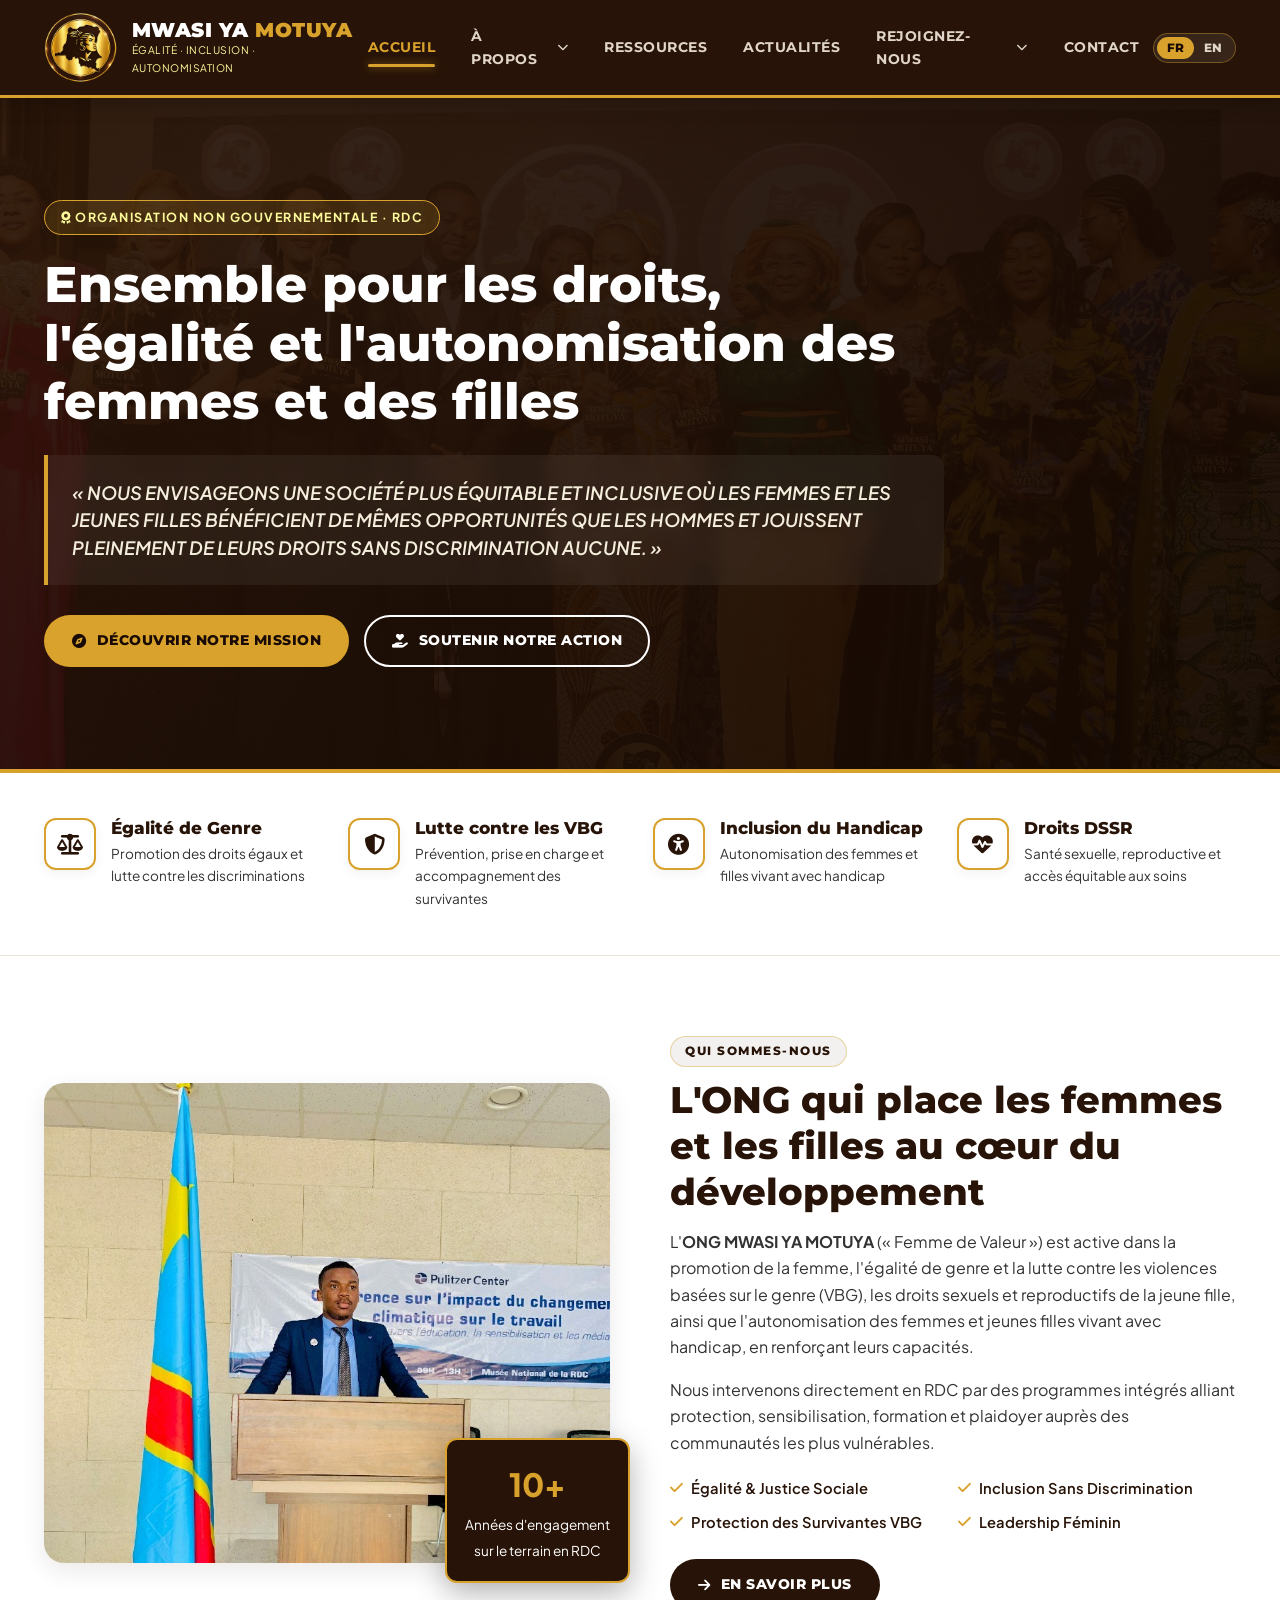
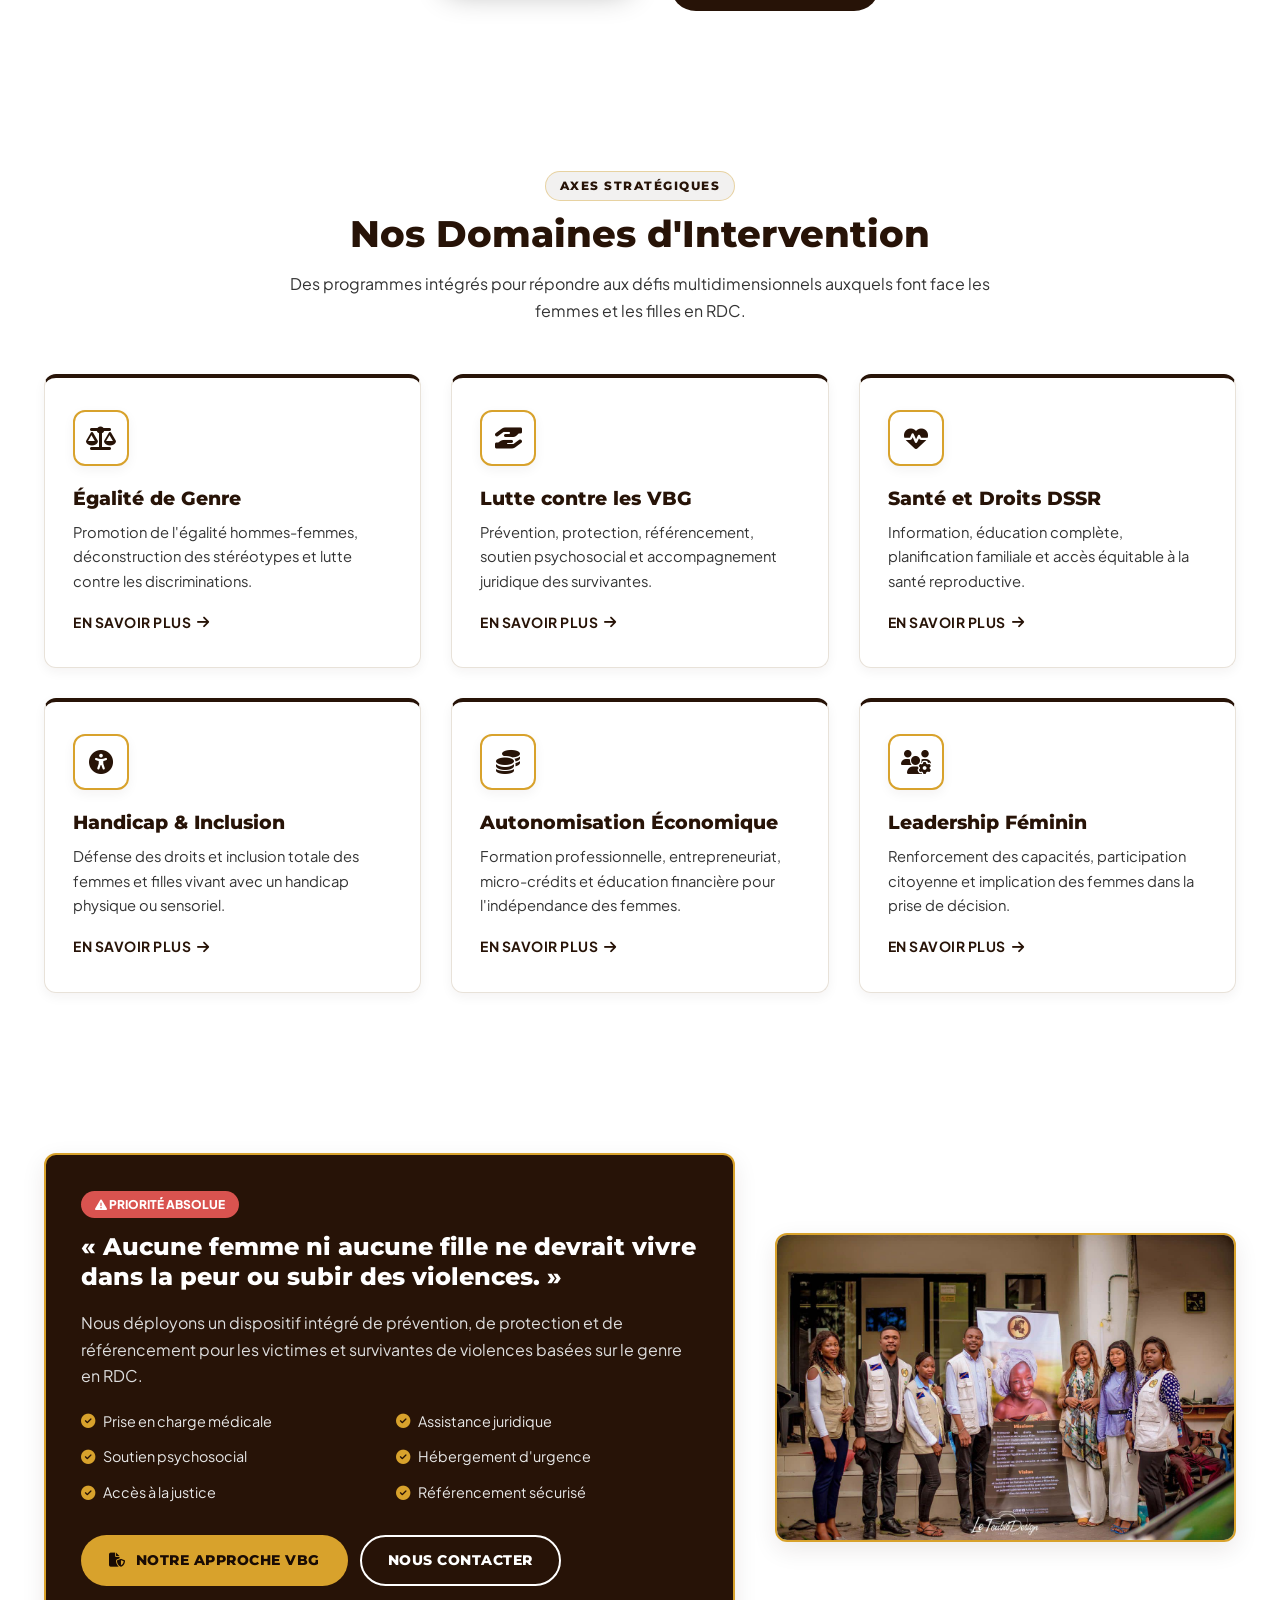
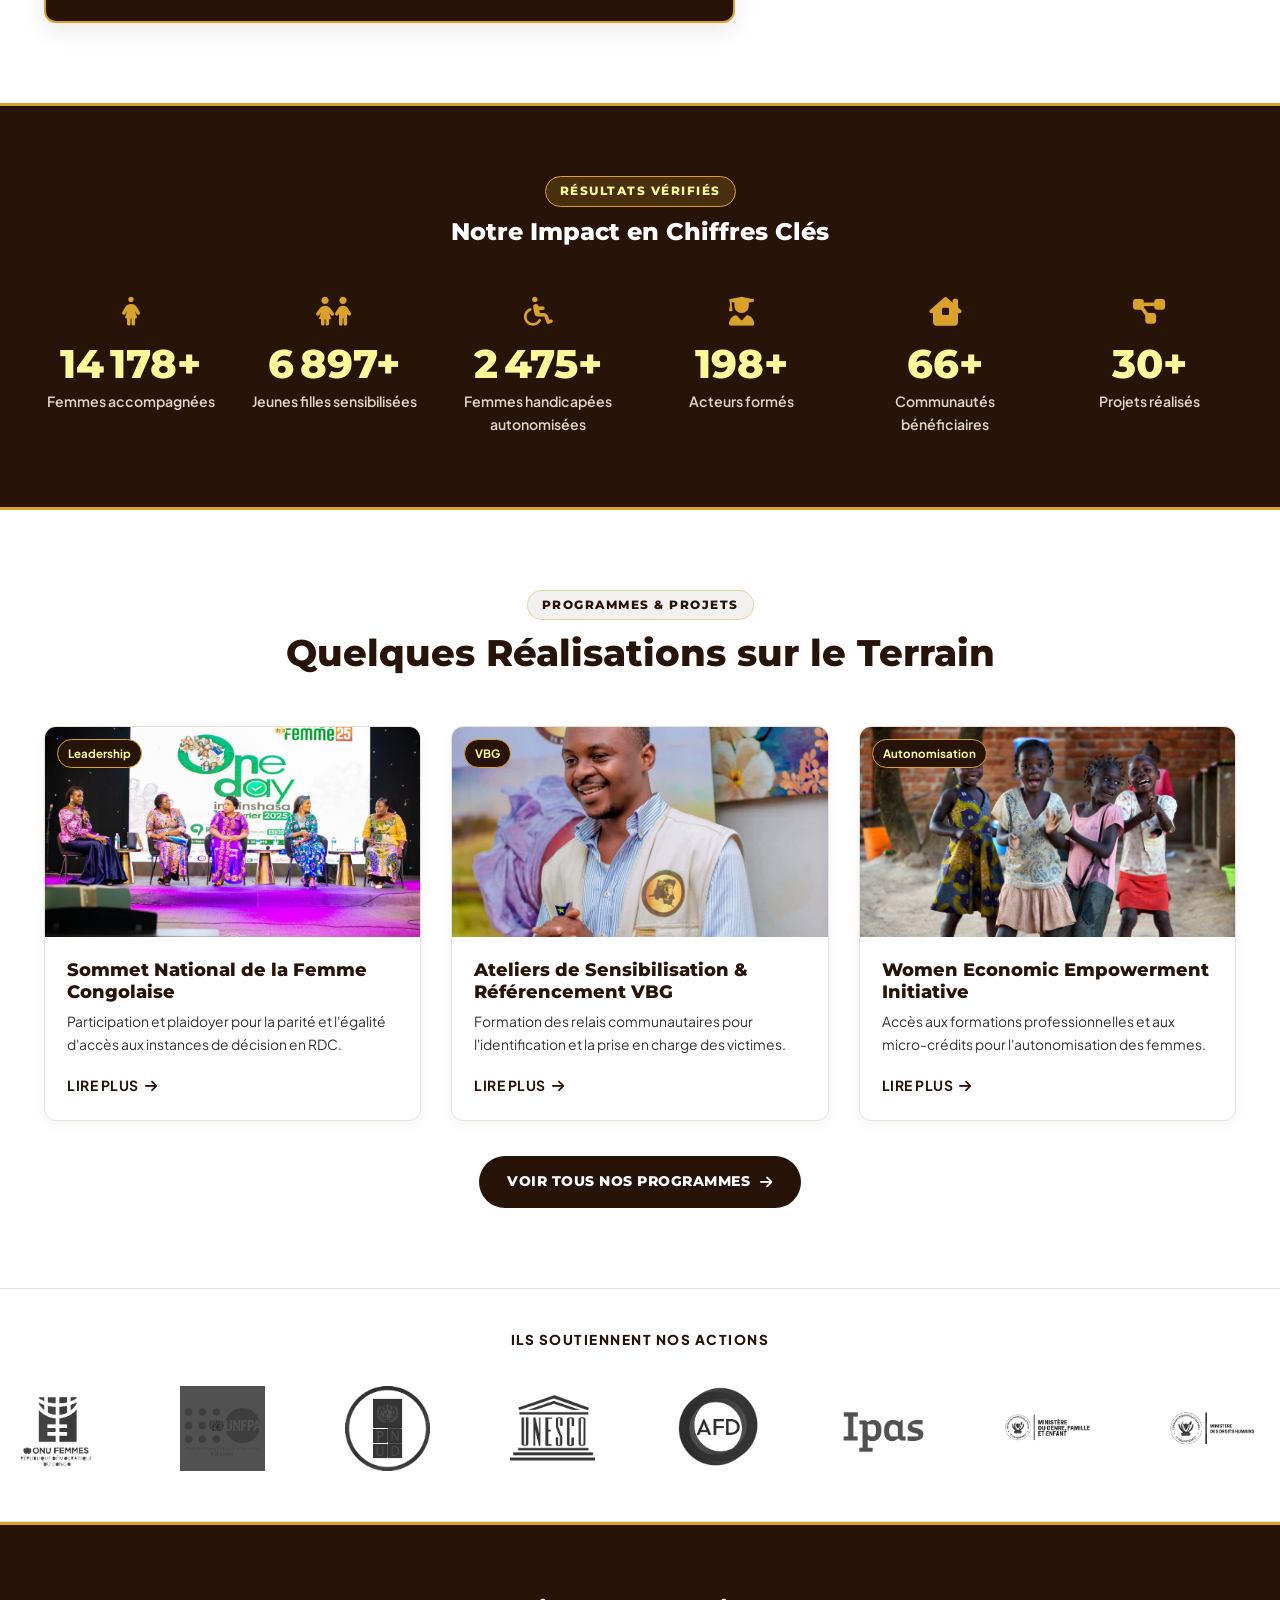
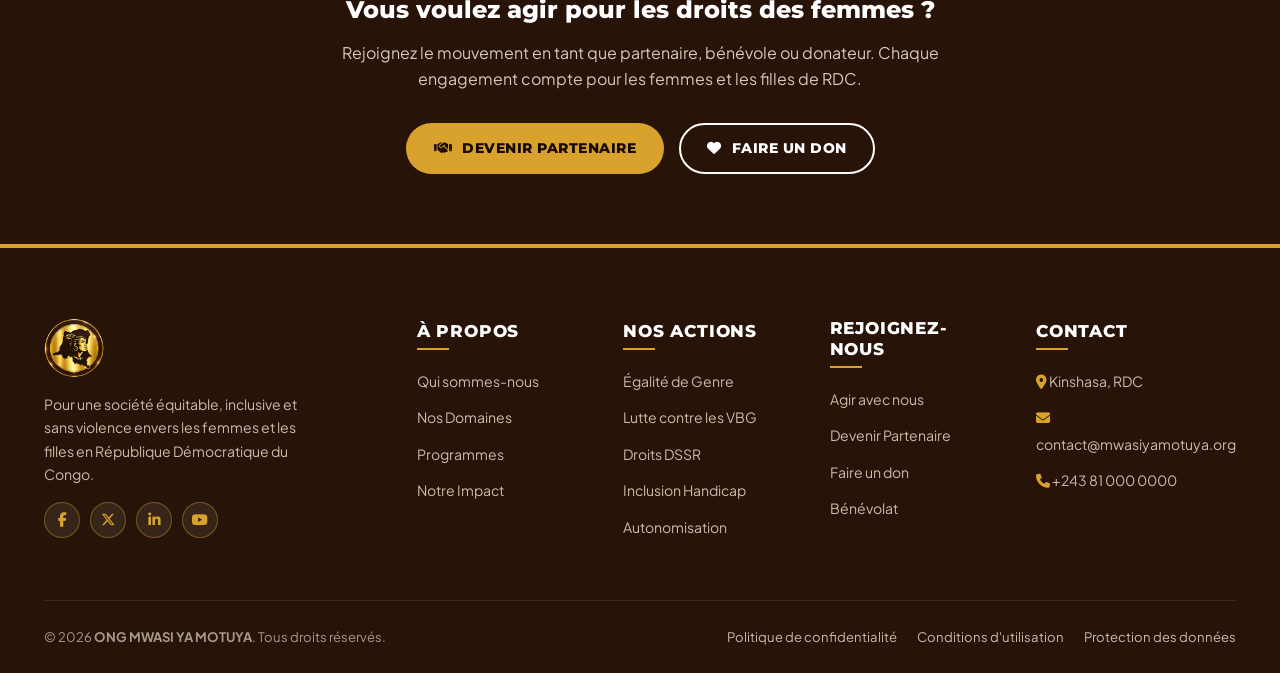
==== index.html @ 6115a267 "Premier commit" ====
<!DOCTYPE html>
<html lang="fr">
<head>
  <meta charset="UTF-8">
  <meta name="viewport" content="width=device-width, initial-scale=1.0">
  <title>ONG MWASI YA MOTUYA — Droits, Égalité & Autonomisation des Femmes en RDC</title>
  <meta name="description" content="ONG MWASI YA MOTUYA — Promotion de la femme, égalité de genre, lutte contre les VBG, droits sexuels et reproductifs et autonomisation des femmes et filles vivant avec handicap en RDC.">
  <link rel="icon" type="image/x-icon" href="ico/logo.ico">
  <link rel="preconnect" href="https://fonts.googleapis.com">
  <link rel="preconnect" href="https://fonts.gstatic.com" crossorigin>
  <link href="https://fonts.googleapis.com/css2?family=Montserrat:wght@400;500;600;700;800;900&family=Plus+Jakarta+Sans:wght@300;400;500;600;700&display=swap" rel="stylesheet">
  <link rel="stylesheet" href="https://cdnjs.cloudflare.com/ajax/libs/font-awesome/6.5.1/css/all.min.css">
  <link rel="stylesheet" href="css/styles.css">
  <link rel="stylesheet" href="css/components.css">
</head>
<body>

<!-- STICKY NAVBAR -->
<header class="site-header">
  <div class="container">
    <nav class="navbar">
      <a href="index.html" class="brand-logo">
        <img src="logo/logo.png" alt="ONG MWASI YA MOTUYA">
        <div>
          <div class="brand-title">MWASI YA <span>MOTUYA</span></div>
          <div style="font-size:0.65rem;color:var(--color-accent);text-transform:uppercase;letter-spacing:0.5px;">Égalité · Inclusion · Autonomisation</div>
        </div>
      </a>

      <ul class="nav-menu" id="navMenu">
        <li class="nav-item"><a href="index.html" class="nav-link active">Accueil</a></li>
        
        <!-- MENU DROPDOWN À PROPOS -->
        <li class="nav-item has-dropdown">
          <a href="a-propos.html" class="nav-link">
            À Propos <i class="fa-solid fa-chevron-down" style="font-size:0.7rem;margin-left:4px;"></i>
          </a>
          <ul class="dropdown-menu">
            <li><a href="a-propos.html" class="dropdown-link">Qui sommes-nous</a></li>
            <li><a href="nos-domaines.html" class="dropdown-link">Nos Domaines</a></li>
            <li><a href="programmes.html" class="dropdown-link">Programmes</a></li>
            <li><a href="notre-impact.html" class="dropdown-link">Notre Impact</a></li>
          </ul>
        </li>

        <li class="nav-item"><a href="ressources.html" class="nav-link">Ressources</a></li>
        <li class="nav-item"><a href="actualites.html" class="nav-link">Actualités</a></li>
        
        <!-- MENU DROPDOWN REJOIGNEZ-NOUS -->
        <li class="nav-item has-dropdown">
          <a href="agir.html" class="nav-link">
            Rejoignez-nous <i class="fa-solid fa-chevron-down" style="font-size:0.7rem;margin-left:4px;"></i>
          </a>
          <ul class="dropdown-menu">
            <li><a href="agir.html" class="dropdown-link">Agir avec nous</a></li>
            <li><a href="partenaire.html" class="dropdown-link">Devenir Partenaire</a></li>
          </ul>
        </li>

        <li class="nav-item"><a href="contact.html" class="nav-link">Contact</a></li>
      </ul>

      <div style="display:flex;gap:12px;align-items:center;">
        <div class="lang-switcher">
          <button class="lang-btn active" data-lang="fr">FR</button>
          <button class="lang-btn" data-lang="en">EN</button>
        </div>
        <button class="mobile-toggle" id="mobileToggle" aria-label="Menu">
          <i class="fa-solid fa-bars"></i>
        </button>
      </div>
    </nav>
  </div>
</header>

<!-- HERO SECTION -->
<section class="hero-banner">
  <div class="container">
    <div class="hero-content">
      <span class="hero-tag"><i class="fa-solid fa-award"></i> Organisation Non Gouvernementale · RDC</span>
      <h1 class="hero-title" id="heroTitle">Ensemble pour les droits, l'égalité et l'autonomisation des femmes et des filles</h1>

      <div class="hero-quote-card">
        <p id="heroQuote">« NOUS ENVISAGEONS UNE SOCIÉTÉ PLUS ÉQUITABLE ET INCLUSIVE OÙ LES FEMMES ET LES JEUNES FILLES BÉNÉFICIENT DE MÊMES OPPORTUNITÉS QUE LES HOMMES ET JOUISSENT PLEINEMENT DE LEURS DROITS SANS DISCRIMINATION AUCUNE. »</p>
      </div>

      <div class="hero-buttons">
        <a href="a-propos.html" class="btn btn-gold" id="btnMission"><i class="fa-solid fa-compass"></i> Découvrir notre mission</a>
        <a href="agir.html" class="btn btn-outline-light" id="btnDon"><i class="fa-solid fa-hand-holding-heart"></i> Soutenir notre action</a>
      </div>
    </div>
  </div>
</section>

<!-- FEATURE STRIP -->
<section class="feature-strip">
  <div class="container">
    <div class="feature-strip-grid">
      <div class="feature-item">
        <div class="icon-wrap"><i class="fa-solid fa-scale-balanced"></i></div>
        <div>
          <h4>Égalité de Genre</h4>
          <p>Promotion des droits égaux et lutte contre les discriminations</p>
        </div>
      </div>
      <div class="feature-item">
        <div class="icon-wrap"><i class="fa-solid fa-shield-halved"></i></div>
        <div>
          <h4>Lutte contre les VBG</h4>
          <p>Prévention, prise en charge et accompagnement des survivantes</p>
        </div>
      </div>
      <div class="feature-item">
        <div class="icon-wrap"><i class="fa-solid fa-universal-access"></i></div>
        <div>
          <h4>Inclusion du Handicap</h4>
          <p>Autonomisation des femmes et filles vivant avec handicap</p>
        </div>
      </div>
      <div class="feature-item">
        <div class="icon-wrap"><i class="fa-solid fa-heart-pulse"></i></div>
        <div>
          <h4>Droits DSSR</h4>
          <p>Santé sexuelle, reproductive et accès équitable aux soins</p>
        </div>
      </div>
    </div>
  </div>
</section>

<!-- À PROPOS — RÉSUMÉ MISSION -->
<section class="section-padding">
  <div class="container">
    <div class="about-grid">
      <div class="about-img-wrap">
        <img src="img/Fondateur et Coordinateur exécutif.jpg" alt="Fondateur et Coordinateur Exécutif ONG MWASI YA MOTUYA" style="height:480px;">
        <div class="about-badge">
          <span class="num">10+</span>
          <span style="font-size:0.85rem;">Années d'engagement<br>sur le terrain en RDC</span>
        </div>
      </div>
      <div>
        <span class="section-subtitle">Qui sommes-nous</span>
        <h2 class="section-title" style="text-align:left;">L'ONG qui place les femmes et les filles au cœur du développement</h2>
        <p>L'<strong>ONG MWASI YA MOTUYA</strong> («&nbsp;Femme de Valeur&nbsp;») est active dans la promotion de la femme, l'égalité de genre et la lutte contre les violences basées sur le genre (VBG), les droits sexuels et reproductifs de la jeune fille, ainsi que l'autonomisation des femmes et jeunes filles vivant avec handicap, en renforçant leurs capacités.</p>
        <p>Nous intervenons directement en RDC par des programmes intégrés alliant protection, sensibilisation, formation et plaidoyer auprès des communautés les plus vulnérables.</p>
        <ul class="about-check-list">
          <li><i class="fa-solid fa-check"></i> Égalité & Justice Sociale</li>
          <li><i class="fa-solid fa-check"></i> Inclusion Sans Discrimination</li>
          <li><i class="fa-solid fa-check"></i> Protection des Survivantes VBG</li>
          <li><i class="fa-solid fa-check"></i> Leadership Féminin</li>
        </ul>
        <a href="a-propos.html" class="btn btn-primary"><i class="fa-solid fa-arrow-right"></i> En savoir plus</a>
      </div>
    </div>
  </div>
</section>

<!-- DOMAINES D'INTERVENTION -->
<section class="section-padding">
  <div class="container">
    <div class="section-header">
      <span class="section-subtitle">Axes stratégiques</span>
      <h2 class="section-title">Nos Domaines d'Intervention</h2>
      <p>Des programmes intégrés pour répondre aux défis multidimensionnels auxquels font face les femmes et les filles en RDC.</p>
    </div>
    <div class="grid-3">
      <div class="card-item">
        <div class="card-icon"><i class="fa-solid fa-scale-balanced"></i></div>
        <h3>Égalité de Genre</h3>
        <p>Promotion de l'égalité hommes-femmes, déconstruction des stéréotypes et lutte contre les discriminations.</p>
        <a href="nos-domaines.html" class="read-more-link">En savoir plus <i class="fa-solid fa-arrow-right"></i></a>
      </div>
      <div class="card-item">
        <div class="card-icon"><i class="fa-solid fa-hand-holding-hand"></i></div>
        <h3>Lutte contre les VBG</h3>
        <p>Prévention, protection, référencement, soutien psychosocial et accompagnement juridique des survivantes.</p>
        <a href="nos-domaines.html#vbg" class="read-more-link">En savoir plus <i class="fa-solid fa-arrow-right"></i></a>
      </div>
      <div class="card-item">
        <div class="card-icon"><i class="fa-solid fa-heart-pulse"></i></div>
        <h3>Santé et Droits DSSR</h3>
        <p>Information, éducation complète, planification familiale et accès équitable à la santé reproductive.</p>
        <a href="nos-domaines.html#dssr" class="read-more-link">En savoir plus <i class="fa-solid fa-arrow-right"></i></a>
      </div>
      <div class="card-item">
        <div class="card-icon"><i class="fa-solid fa-universal-access"></i></div>
        <h3>Handicap & Inclusion</h3>
        <p>Défense des droits et inclusion totale des femmes et filles vivant avec un handicap physique ou sensoriel.</p>
        <a href="nos-domaines.html#handicap" class="read-more-link">En savoir plus <i class="fa-solid fa-arrow-right"></i></a>
      </div>
      <div class="card-item">
        <div class="card-icon"><i class="fa-solid fa-coins"></i></div>
        <h3>Autonomisation Économique</h3>
        <p>Formation professionnelle, entrepreneuriat, micro-crédits et éducation financière pour l'indépendance des femmes.</p>
        <a href="nos-domaines.html#autonomisation" class="read-more-link">En savoir plus <i class="fa-solid fa-arrow-right"></i></a>
      </div>
      <div class="card-item">
        <div class="card-icon"><i class="fa-solid fa-users-gear"></i></div>
        <h3>Leadership Féminin</h3>
        <p>Renforcement des capacités, participation citoyenne et implication des femmes dans la prise de décision.</p>
        <a href="nos-domaines.html#leadership" class="read-more-link">En savoir plus <i class="fa-solid fa-arrow-right"></i></a>
      </div>
    </div>
  </div>
</section>

<!-- SECTION VBG -->
<section class="section-padding vbg-section">
  <div class="container">
    <div class="vbg-grid">
      <div class="vbg-card">
        <span class="vbg-badge"><i class="fa-solid fa-triangle-exclamation"></i> Priorité Absolue</span>
        <h2>« Aucune femme ni aucune fille ne devrait vivre dans la peur ou subir des violences. »</h2>
        <p style="color:#ddd;">Nous déployons un dispositif intégré de prévention, de protection et de référencement pour les victimes et survivantes de violences basées sur le genre en RDC.</p>
        <div class="vbg-service-list">
          <div class="vbg-service-item"><i class="fa-solid fa-check-circle"></i> Prise en charge médicale</div>
          <div class="vbg-service-item"><i class="fa-solid fa-check-circle"></i> Assistance juridique</div>
          <div class="vbg-service-item"><i class="fa-solid fa-check-circle"></i> Soutien psychosocial</div>
          <div class="vbg-service-item"><i class="fa-solid fa-check-circle"></i> Hébergement d'urgence</div>
          <div class="vbg-service-item"><i class="fa-solid fa-check-circle"></i> Accès à la justice</div>
          <div class="vbg-service-item"><i class="fa-solid fa-check-circle"></i> Référencement sécurisé</div>
        </div>
        <div style="display:flex;gap:12px;flex-wrap:wrap;">
          <a href="nos-domaines.html#vbg" class="btn btn-gold"><i class="fa-solid fa-file-shield"></i> Notre approche VBG</a>
          <a href="contact.html" class="btn btn-outline-light">Nous contacter</a>
        </div>
      </div>
      <img src="Stop aux violences sexuelles et celles basées sur le genre/Stop aux violences sexuelles et celles basées sur le genre.jpg" alt="Stop aux VBG" class="vbg-img">
    </div>
  </div>
</section>

<!-- IMPACT COUNTERS BAND -->
<section class="impact-band">
  <div class="container">
    <div class="section-header" style="margin-bottom:40px;">
      <span class="section-subtitle" style="background:rgba(216,162,44,0.2);color:var(--color-accent);border-color:var(--color-secondary);">Résultats Vérifiés</span>
      <h2 style="color:#ffffff;">Notre Impact en Chiffres Clés</h2>
    </div>
    <div class="impact-grid">
      <div class="impact-stat">
        <div class="icon"><i class="fa-solid fa-person-dress"></i></div>
        <div class="counter" data-target="25000">25 000+</div>
        <div class="label">Femmes accompagnées</div>
      </div>
      <div class="impact-stat">
        <div class="icon"><i class="fa-solid fa-children"></i></div>
        <div class="counter" data-target="12500">12 500+</div>
        <div class="label">Jeunes filles sensibilisées</div>
      </div>
      <div class="impact-stat">
        <div class="icon"><i class="fa-solid fa-wheelchair"></i></div>
        <div class="counter" data-target="4500">4 500+</div>
        <div class="label">Femmes handicapées autonomisées</div>
      </div>
      <div class="impact-stat">
        <div class="icon"><i class="fa-solid fa-user-graduate"></i></div>
        <div class="counter" data-target="350">350+</div>
        <div class="label">Acteurs formés</div>
      </div>
      <div class="impact-stat">
        <div class="icon"><i class="fa-solid fa-house-chimney-window"></i></div>
        <div class="counter" data-target="75">75+</div>
        <div class="label">Communautés bénéficiaires</div>
      </div>
      <div class="impact-stat">
        <div class="icon"><i class="fa-solid fa-diagram-project"></i></div>
        <div class="counter" data-target="30">30+</div>
        <div class="label">Projets réalisés</div>
      </div>
    </div>
  </div>
</section>

<!-- GALERIE PROGRAMMES -->
<section class="section-padding">
  <div class="container">
    <div class="section-header">
      <span class="section-subtitle">Programmes & Projets</span>
      <h2 class="section-title">Quelques Réalisations sur le Terrain</h2>
    </div>
    <div class="grid-3">
      <div class="prog-card">
        <div class="prog-card-img">
          <img src="img/deuxième sommet de la femme congolaise.jpg" alt="Sommet de la Femme Congolaise">
          <span class="prog-tag">Leadership</span>
        </div>
        <div class="prog-card-body">
          <h3>Sommet National de la Femme Congolaise</h3>
          <p>Participation et plaidoyer pour la parité et l'égalité d'accès aux instances de décision en RDC.</p>
          <a href="programmes.html" class="read-more-link">Lire plus <i class="fa-solid fa-arrow-right"></i></a>
        </div>
      </div>
      <div class="prog-card">
        <div class="prog-card-img">
          <img src="Stop aux violences sexuelles et celles basées sur le genre/2.jpg" alt="Atelier VBG">
          <span class="prog-tag">VBG</span>
        </div>
        <div class="prog-card-body">
          <h3>Ateliers de Sensibilisation & Référencement VBG</h3>
          <p>Formation des relais communautaires pour l'identification et la prise en charge des victimes.</p>
          <a href="programmes.html" class="read-more-link">Lire plus <i class="fa-solid fa-arrow-right"></i></a>
        </div>
      </div>
      <div class="prog-card">
        <div class="prog-card-img">
          <img src="img/aide.jpg" alt="Aide humanitaire">
          <span class="prog-tag">Autonomisation</span>
        </div>
        <div class="prog-card-body">
          <h3>Women Economic Empowerment Initiative</h3>
          <p>Accès aux formations professionnelles et aux micro-crédits pour l'autonomisation des femmes.</p>
          <a href="programmes.html" class="read-more-link">Lire plus <i class="fa-solid fa-arrow-right"></i></a>
        </div>
      </div>
    </div>
    <div style="text-align:center;margin-top:35px;">
      <a href="programmes.html" class="btn btn-primary">Voir tous nos programmes <i class="fa-solid fa-arrow-right"></i></a>
    </div>
  </div>
</section>

<!-- PARTENAIRES TICKER -->
<div class="partners-ticker">
  <div style="text-align:center;color:var(--color-primary);font-size:0.85rem;font-weight:800;text-transform:uppercase;letter-spacing:1.5px;margin-bottom:25px;">Ils soutiennent nos actions</div>
  <div class="partners-track">
    <div class="partner-logo"><img src="partenaire/logo onu femmes rdc.png" alt="ONU Femmes RDC"></div>
    <div class="partner-logo"><img src="partenaire/logo unfpa.png" alt="UNFPA"></div>
    <div class="partner-logo"><img src="partenaire/pnud.png" alt="PNUD"></div>
    <div class="partner-logo"><img src="partenaire/logo-unesco.png" alt="UNESCO"></div>
    <div class="partner-logo"><img src="partenaire/AFD_logo.svg.png" alt="AFD"></div>
    <div class="partner-logo"><img src="partenaire/IPAS_Logo.png" alt="IPAS"></div>
    <div class="partner-logo"><img src="partenaire/logo ministère du genre et famille rdc.png" alt="Ministère Genre RDC"></div>
    <div class="partner-logo"><img src="partenaire/logo-01-Min-Droits-Humains-RDC.png" alt="Min. Droits Humains RDC"></div>
    <div class="partner-logo"><img src="partenaire/logo-fonarev.png" alt="FONAREV"></div>
    <div class="partner-logo"><img src="partenaire/Logoafricell.png" alt="Africell"></div>
    <div class="partner-logo"><img src="partenaire/Logo_Kinmarche.png" alt="Kinmarche"></div>
    <div class="partner-logo"><img src="partenaire/logo zarina sharing is caring.png" alt="Zarina"></div>
    <!-- Duplicate loop -->
    <div class="partner-logo"><img src="partenaire/logo onu femmes rdc.png" alt="ONU Femmes RDC"></div>
    <div class="partner-logo"><img src="partenaire/logo unfpa.png" alt="UNFPA"></div>
    <div class="partner-logo"><img src="partenaire/pnud.png" alt="PNUD"></div>
    <div class="partner-logo"><img src="partenaire/logo-unesco.png" alt="UNESCO"></div>
    <div class="partner-logo"><img src="partenaire/AFD_logo.svg.png" alt="AFD"></div>
    <div class="partner-logo"><img src="partenaire/IPAS_Logo.png" alt="IPAS"></div>
  </div>
</div>

<!-- CTA BAND -->
<section class="cta-band">
  <div class="container">
    <h2>Vous voulez agir pour les droits des femmes ?</h2>
    <p>Rejoignez le mouvement en tant que partenaire, bénévole ou donateur. Chaque engagement compte pour les femmes et les filles de RDC.</p>
    <div style="display:flex;justify-content:center;gap:15px;flex-wrap:wrap;">
      <a href="partenaire.html" class="btn btn-gold"><i class="fa-solid fa-handshake"></i> Devenir partenaire</a>
      <a href="agir.html" class="btn btn-outline-light"><i class="fa-solid fa-heart"></i> Faire un don</a>
    </div>
  </div>
</section>

<!-- FOOTER -->
<footer class="site-footer">
  <div class="container">
    <div class="footer-grid">
      <div>
        <img src="logo/logo.png" alt="ONG MWASI YA MOTUYA" style="height:60px;margin-bottom:15px;">
        <p style="font-size:0.88rem;color:#cbbba8;max-width:280px;">Pour une société équitable, inclusive et sans violence envers les femmes et les filles en République Démocratique du Congo.</p>
        <div class="social-links" style="margin-top:15px;">
          <a href="#" class="social-btn"><i class="fa-brands fa-facebook-f"></i></a>
          <a href="#" class="social-btn"><i class="fa-brands fa-x-twitter"></i></a>
          <a href="#" class="social-btn"><i class="fa-brands fa-linkedin-in"></i></a>
          <a href="#" class="social-btn"><i class="fa-brands fa-youtube"></i></a>
        </div>
      </div>
      <div>
        <h4>À Propos</h4>
        <ul class="footer-links">
          <li><a href="a-propos.html">Qui sommes-nous</a></li>
          <li><a href="nos-domaines.html">Nos Domaines</a></li>
          <li><a href="programmes.html">Programmes</a></li>
          <li><a href="notre-impact.html">Notre Impact</a></li>
        </ul>
      </div>
      <div>
        <h4>Nos Actions</h4>
        <ul class="footer-links">
          <li><a href="nos-domaines.html">Égalité de Genre</a></li>
          <li><a href="nos-domaines.html#vbg">Lutte contre les VBG</a></li>
          <li><a href="nos-domaines.html#dssr">Droits DSSR</a></li>
          <li><a href="nos-domaines.html#handicap">Inclusion Handicap</a></li>
          <li><a href="nos-domaines.html#autonomisation">Autonomisation</a></li>
        </ul>
      </div>
      <div>
        <h4>Rejoignez-nous</h4>
        <ul class="footer-links">
          <li><a href="agir.html">Agir avec nous</a></li>
          <li><a href="partenaire.html">Devenir Partenaire</a></li>
          <li><a href="agir.html#don">Faire un don</a></li>
          <li><a href="agir.html#benevole">Bénévolat</a></li>
        </ul>
      </div>
      <div>
        <h4>Contact</h4>
        <ul class="footer-links">
          <li><a href="contact.html"><i class="fa-solid fa-location-dot" style="color:var(--color-secondary);"></i> Kinshasa, RDC</a></li>
          <li><a href="mailto:contact@mwasiyamotuya.org"><i class="fa-solid fa-envelope" style="color:var(--color-secondary);"></i> contact@mwasiyamotuya.org</a></li>
          <li><a href="tel:+243810000000"><i class="fa-solid fa-phone" style="color:var(--color-secondary);"></i> +243 81 000 0000</a></li>
        </ul>
      </div>
    </div>
    <div class="footer-bottom">
      <span>© 2026 <strong>ONG MWASI YA MOTUYA</strong>. Tous droits réservés.</span>
      <div style="display:flex;gap:20px;flex-wrap:wrap;">
        <a href="#" style="color:#cbbba8;font-size:0.82rem;">Politique de confidentialité</a>
        <a href="#" style="color:#cbbba8;font-size:0.82rem;">Conditions d'utilisation</a>
        <a href="#" style="color:#cbbba8;font-size:0.82rem;">Protection des données</a>
      </div>
    </div>
  </div>
</footer>

<script src="js/main.js"></script>
</body>
</html>
---- css/styles.css ----
/* ==========================================================================
   ONG MWASI YA MOTUYA — MAIN DESIGN SYSTEM & STYLES (PANZI STYLE)
   ========================================================================== */

:root {
  /* COLOR PALETTE */
  --color-primary: #271307;      /* Dominant deep ebony brown */
  --color-primary-dark: #190b04; /* Darker primary for contrast */
  --color-secondary: #d8a22c;    /* Gold secondary */
  --color-secondary-light: #e5b74c;
  --color-accent: #fcf99b;       /* Soft bright yellow accent */

  /* NEUTRALS — WHITE BACKGROUND CONSTRAINTS */
  --color-bg-page: #ffffff;      /* Pure white for all pages */
  --color-bg-alt: #ffffff;       /* Enforced white across all sections */
  --color-bg-card: #ffffff;      /* White card backgrounds */
  
  --color-text-dark: #271307;    /* Deep ebony text for maximum legibility */
  --color-text-body: #333333;    /* Clean dark grey body text */
  --color-text-muted: #666666;   /* Subtle muted text */
  --color-text-light: #ffffff;   /* Text on dark headers/footers */

  --border-light: #e8e2d9;
  --border-gold: rgba(216, 162, 44, 0.4);

  /* TYPOGRAPHY */
  --font-heading: 'Montserrat', -apple-system, sans-serif;
  --font-body: 'Plus Jakarta Sans', -apple-system, sans-serif;

  /* RADIUS & SHADOWS */
  --radius-sm: 6px;
  --radius-md: 12px;
  --radius-lg: 20px;
  --radius-full: 9999px;

  --shadow-sm: 0 4px 12px rgba(39, 19, 7, 0.05);
  --shadow-md: 0 8px 24px rgba(39, 19, 7, 0.09);
  --shadow-lg: 0 16px 40px rgba(39, 19, 7, 0.15);
  --shadow-dark: 0 10px 30px rgba(0, 0, 0, 0.3);

  --transition: all 0.3s cubic-bezier(0.4, 0, 0.2, 1);
}

/* RESET */
*, *::before, *::after {
  box-sizing: border-box;
  margin: 0;
  padding: 0;
}

html {
  scroll-behavior: smooth;
  font-size: 16px;
}

body {
  font-family: var(--font-body);
  background-color: var(--color-bg-page) !important;
  color: var(--color-text-body);
  line-height: 1.65;
  overflow-x: hidden;
}

h1, h2, h3, h4, h5, h6 {
  font-family: var(--font-heading);
  color: var(--color-primary);
  font-weight: 800;
  line-height: 1.25;
}

p {
  margin-bottom: 1rem;
}

a {
  color: var(--color-primary);
  text-decoration: none;
  transition: var(--transition);
}

img {
  max-width: 100%;
  height: auto;
  display: block;
}

.container {
  width: 100%;
  max-width: 1240px;
  margin: 0 auto;
  padding: 0 24px;
}

.section-padding {
  padding: 80px 0;
  background-color: #ffffff !important;
}

.bg-alt, .bg-dark {
  background-color: #ffffff !important;
  color: var(--color-text-body) !important;
}

.bg-dark h1, .bg-dark h2, .bg-dark h3, .bg-dark h4 {
  color: var(--color-primary) !important;
}

.bg-dark p {
  color: var(--color-text-body) !important;
}

/* ==========================================================================
   HEADER & NAVBAR (DARK PRIMARY BRANDING — LARGER LOGO)
   ========================================================================== */
.site-header {
  background-color: var(--color-primary);
  position: sticky;
  top: 0;
  z-index: 1000;
  box-shadow: 0 4px 20px rgba(0, 0, 0, 0.25);
  border-bottom: 3px solid var(--color-secondary);
}

.navbar {
  display: flex;
  align-items: center;
  justify-content: space-between;
  height: 95px; /* Increased header height for larger logo */
}

.brand-logo {
  display: flex;
  align-items: center;
  gap: 14px;
}

/* LARGER LOGO ON DESKTOP */
.brand-logo img {
  height: 72px; /* Increased logo size */
  width: auto;
  object-fit: contain;
  transition: transform 0.3s ease;
}

.brand-logo:hover img {
  transform: scale(1.05);
}

.brand-title {
  font-family: var(--font-heading);
  font-weight: 900;
  font-size: 1.25rem;
  color: #ffffff;
  letter-spacing: 0.5px;
  line-height: 1.1;
}

.brand-title span {
  color: var(--color-secondary);
}

/* DESKTOP NAV MENU */
.nav-menu {
  display: flex;
  align-items: center;
  gap: 8px;
  list-style: none;
}

.nav-item {
  position: relative;
}

.nav-link {
  font-family: var(--font-heading);
  font-size: 0.85rem;
  font-weight: 700;
  color: #e0d5c8;
  padding: 10px 14px;
  border-radius: var(--radius-sm);
  text-transform: uppercase;
  letter-spacing: 0.5px;
  position: relative;
  display: inline-flex;
  align-items: center;
  gap: 6px;
  transition: color 0.3s ease;
}

/* ELEGANT ANIMATED HOVER LINE FOR MENU */
.nav-link::after {
  content: '';
  position: absolute;
  bottom: 2px;
  left: 14px;
  right: 14px;
  height: 3px;
  background-color: var(--color-secondary);
  border-radius: 2px;
  transform: scaleX(0);
  transform-origin: right;
  transition: transform 0.3s cubic-bezier(0.65, 0, 0.35, 1);
  box-shadow: 0 0 8px rgba(216, 162, 44, 0.6);
}

.nav-link:hover, .nav-link.active {
  color: var(--color-secondary);
}

.nav-link:hover::after, .nav-link.active::after {
  transform: scaleX(1);
  transform-origin: left;
}

/* DROPDOWN MENU FOR À PROPOS & REJOIGNEZ-NOUS */
.dropdown-menu {
  position: absolute;
  top: 100%;
  left: 0;
  min-width: 230px;
  background: var(--color-primary);
  border: 1px solid var(--border-gold);
  border-top: 3px solid var(--color-secondary);
  border-radius: 0 0 var(--radius-md) var(--radius-md);
  box-shadow: var(--shadow-dark);
  padding: 10px 0;
  list-style: none;
  opacity: 0;
  visibility: hidden;
  transform: translateY(10px);
  transition: var(--transition);
  z-index: 1100;
}

.nav-item.has-dropdown:hover .dropdown-menu {
  opacity: 1;
  visibility: visible;
  transform: translateY(0);
}

.dropdown-link {
  display: block;
  padding: 10px 20px;
  font-family: var(--font-heading);
  font-size: 0.82rem;
  font-weight: 700;
  color: #e0d5c8;
  text-transform: uppercase;
  letter-spacing: 0.5px;
  transition: var(--transition);
  position: relative;
}

.dropdown-link::before {
  content: '';
  position: absolute;
  left: 0;
  top: 50%;
  transform: translateY(-50%);
  width: 4px;
  height: 0;
  background-color: var(--color-secondary);
  transition: height 0.3s ease;
}

.dropdown-link:hover, .dropdown-link.active {
  color: var(--color-secondary);
  background: rgba(216, 162, 44, 0.08);
  padding-left: 26px;
}

.dropdown-link:hover::before, .dropdown-link.active::before {
  height: 70%;
}

/* LANGUAGE SWITCHER */
.lang-switcher {
  display: flex;
  align-items: center;
  background: rgba(255, 255, 255, 0.08);
  border: 1px solid var(--border-gold);
  border-radius: var(--radius-full);
  padding: 3px;
}

.lang-btn {
  background: none;
  border: none;
  color: #e0d5c8;
  font-family: var(--font-heading);
  font-size: 0.72rem;
  font-weight: 800;
  padding: 4px 10px;
  border-radius: var(--radius-full);
  cursor: pointer;
  transition: var(--transition);
}

.lang-btn.active {
  background: var(--color-secondary);
  color: var(--color-primary-dark);
}

.mobile-toggle {
  display: none;
  background: none;
  border: none;
  color: var(--color-secondary);
  font-size: 1.6rem;
  cursor: pointer;
  padding: 5px;
}

/* ==========================================================================
   HERO BANNER
   ========================================================================== */
.hero-banner {
  position: relative;
  background: linear-gradient(135deg, rgba(39, 19, 7, 0.92) 0%, rgba(20, 8, 2, 0.95) 100%), url('../img/7.jpg') center/cover no-repeat;
  min-height: 75vh;
  display: flex;
  align-items: center;
  color: #ffffff;
  border-bottom: 4px solid var(--color-secondary);
  padding: 60px 0;
}

.hero-content {
  max-width: 900px;
}

.hero-tag {
  display: inline-block;
  background: rgba(216, 162, 44, 0.15);
  border: 1px solid var(--color-secondary);
  color: var(--color-accent);
  font-size: 0.78rem;
  font-weight: 700;
  text-transform: uppercase;
  letter-spacing: 1.5px;
  padding: 6px 16px;
  border-radius: var(--radius-full);
  margin-bottom: 20px;
}

.hero-title {
  font-size: clamp(1.8rem, 4vw, 3.1rem);
  color: #ffffff;
  margin-bottom: 24px;
  line-height: 1.18;
}

.hero-quote-card {
  background: rgba(255, 255, 255, 0.06);
  backdrop-filter: blur(8px);
  border-left: 4px solid var(--color-secondary);
  padding: 24px;
  border-radius: 0 var(--radius-md) var(--radius-md) 0;
  margin-bottom: 30px;
}

.hero-quote-card p {
  font-size: clamp(0.95rem, 1.8vw, 1.15rem);
  color: #f5eedc;
  font-weight: 600;
  font-style: italic;
  line-height: 1.5;
  margin: 0;
}

.hero-buttons {
  display: flex;
  gap: 15px;
  flex-wrap: wrap;
}

/* BUTTONS */
.btn {
  display: inline-flex;
  align-items: center;
  gap: 10px;
  font-family: var(--font-heading);
  font-size: 0.88rem;
  font-weight: 800;
  padding: 12px 26px;
  border-radius: var(--radius-full);
  text-transform: uppercase;
  letter-spacing: 0.5px;
  cursor: pointer;
  transition: var(--transition);
  border: 2px solid transparent;
}

.btn-gold {
  background: var(--color-secondary);
  color: var(--color-primary-dark);
}

.btn-gold:hover {
  background: var(--color-secondary-light);
  transform: translateY(-2px);
  box-shadow: 0 6px 20px rgba(216, 162, 44, 0.4);
}

.btn-primary {
  background: var(--color-primary);
  color: #ffffff;
}

.btn-primary:hover {
  background: #3b1c0b;
  transform: translateY(-2px);
  box-shadow: 0 6px 20px rgba(39, 19, 7, 0.3);
}

.btn-outline-light {
  background: transparent;
  border-color: #ffffff;
  color: #ffffff;
}

.btn-outline-light:hover {
  background: #ffffff;
  color: var(--color-primary);
}

.btn-outline-dark {
  background: transparent;
  border-color: var(--color-primary);
  color: var(--color-primary);
}

.btn-outline-dark:hover {
  background: var(--color-primary);
  color: #ffffff;
}

/* ==========================================================================
   PAGE BANNER (FOR SECONDARY PAGES)
   ========================================================================== */
.page-banner {
  background: linear-gradient(135deg, var(--color-primary) 0%, #3a1709 100%);
  border-bottom: 3px solid var(--color-secondary);
  padding: 50px 0;
  color: #ffffff;
  text-align: center;
}

.page-banner h1 {
  color: #ffffff;
  font-size: clamp(1.8rem, 3.5vw, 2.6rem);
  margin-bottom: 8px;
}

.breadcrumb {
  font-size: 0.85rem;
  color: var(--color-secondary);
  font-weight: 700;
  text-transform: uppercase;
  letter-spacing: 1px;
}

.breadcrumb a {
  color: #e0d5c8;
}

/* ==========================================================================
   SECTION HEADERS
   ========================================================================== */
.section-header {
  text-align: center;
  max-width: 750px;
  margin: 0 auto 50px auto;
}

.section-subtitle {
  display: inline-block;
  font-family: var(--font-heading);
  font-size: 0.78rem;
  font-weight: 800;
  color: var(--color-primary);
  text-transform: uppercase;
  letter-spacing: 1.5px;
  background: rgba(39, 19, 7, 0.06);
  padding: 4px 14px;
  border-radius: var(--radius-full);
  margin-bottom: 10px;
  border: 1px solid var(--border-gold);
}

.section-title {
  font-size: clamp(1.6rem, 3vw, 2.3rem);
  color: var(--color-primary);
  margin-bottom: 14px;
}

/* ==========================================================================
   GRID LAYOUTS & CARDS (WHITE BACKGROUND ONLY)
   ========================================================================== */
.grid-3 {
  display: grid;
  grid-template-columns: repeat(auto-fit, minmax(310px, 1fr));
  gap: 30px;
}

.grid-2 {
  display: grid;
  grid-template-columns: repeat(auto-fit, minmax(420px, 1fr));
  gap: 35px;
}

.card-item {
  background: #ffffff;
  border: 1px solid var(--border-light);
  border-top: 4px solid var(--color-primary);
  border-radius: var(--radius-md);
  padding: 32px 28px;
  box-shadow: var(--shadow-sm);
  transition: var(--transition);
}

.card-item:hover {
  transform: translateY(-6px);
  box-shadow: var(--shadow-md);
  border-top-color: var(--color-secondary);
}

.card-icon {
  width: 56px;
  height: 56px;
  background: #ffffff;
  border: 2px solid var(--color-secondary);
  border-radius: var(--radius-md);
  display: flex;
  align-items: center;
  justify-content: center;
  color: var(--color-primary);
  font-size: 1.5rem;
  margin-bottom: 20px;
  box-shadow: var(--shadow-sm);
}

.card-item h3 {
  font-size: 1.2rem;
  margin-bottom: 10px;
  color: var(--color-primary);
}

.card-item p {
  color: var(--color-text-body);
  font-size: 0.92rem;
}

/* ==========================================================================
   PARTNERS TICKER & PARTNERS GRID — LARGE LOGOS IN BLACK (COLOR ON HOVER)
   ========================================================================== */
.partners-ticker {
  background: #ffffff;
  padding: 40px 0;
  border-top: 1px solid var(--border-light);
  border-bottom: 1px solid var(--border-light);
  overflow: hidden;
}

.partners-track {
  display: flex;
  gap: 50px;
  align-items: center;
  width: max-content;
  animation: scrollTicker 30s linear infinite;
}

.partners-track:hover {
  animation-play-state: paused;
}

@keyframes scrollTicker {
  0% { transform: translateX(0); }
  100% { transform: translateX(-50%); }
}

.partner-logo {
  display: flex;
  align-items: center;
  justify-content: center;
  padding: 10px 15px;
  background: transparent !important;
  border: none !important;
  box-shadow: none !important;
}

.partner-logo img {
  max-height: 85px;
  width: auto;
  object-fit: contain;
  filter: grayscale(100%) brightness(0.2);
  opacity: 0.85;
  transition: all 0.4s ease;
}

.partner-logo:hover img {
  filter: none;
  opacity: 1;
  transform: scale(1.12);
}

/* ==========================================================================
   FOOTER (DARK PRIMARY BRANDING — TITLES FORCED WHITE)
   ========================================================================== */
.site-footer {
  background: var(--color-primary);
  color: #ffffff;
  padding: 70px 0 25px 0;
  border-top: 4px solid var(--color-secondary);
}

.footer-grid {
  display: grid;
  grid-template-columns: 2fr repeat(4, 1fr);
  gap: 40px;
  margin-bottom: 50px;
}

.site-footer h4 {
  color: #ffffff !important;
  font-size: 1.05rem;
  margin-bottom: 18px;
  text-transform: uppercase;
  letter-spacing: 0.8px;
  position: relative;
  display: inline-block;
}

.site-footer h4::after {
  content: '';
  display: block;
  width: 32px;
  height: 2px;
  background-color: var(--color-secondary);
  margin-top: 6px;
}

.footer-links {
  list-style: none;
}

.footer-links li {
  margin-bottom: 10px;
}

.footer-links a {
  color: #cbbba8;
  font-size: 0.88rem;
  transition: var(--transition);
}

.footer-links a:hover {
  color: var(--color-secondary);
  padding-left: 4px;
}

.footer-bottom {
  border-top: 1px solid rgba(255, 255, 255, 0.1);
  padding-top: 25px;
  display: flex;
  justify-content: space-between;
  align-items: center;
  font-size: 0.82rem;
  color: #a89988;
  flex-wrap: wrap;
  gap: 15px;
}

/* ==========================================================================
   RESPONSIVE DESIGN & MOBILE DROPDOWN (INCREASED LOGO SIZE FOR TABLET & MOBILE)
   ========================================================================== */
@media (max-width: 1024px) {
  .footer-grid {
    grid-template-columns: 1fr 1fr;
  }
}

@media (max-width: 868px) {
  .navbar {
    height: 85px; /* Larger navbar height for mobile/tablet */
  }

  .brand-logo img {
    height: 60px; /* Larger logo for mobile/tablet */
  }

  .brand-title {
    font-size: 1.1rem;
  }

  .mobile-toggle {
    display: block;
  }

  .nav-menu {
    position: fixed;
    top: 85px;
    left: 0;
    width: 100%;
    background: var(--color-primary);
    border-bottom: 4px solid var(--color-secondary);
    flex-direction: column;
    align-items: stretch;
    padding: 20px;
    gap: 0;
    max-height: calc(100vh - 85px);
    overflow-y: auto;
    opacity: 0;
    visibility: hidden;
    transform: translateY(-10px);
    transition: var(--transition);
    box-shadow: var(--shadow-dark);
  }

  .nav-menu.active {
    opacity: 1;
    visibility: visible;
    transform: translateY(0);
  }

  .nav-link {
    padding: 14px 18px;
    width: 100%;
    font-size: 0.95rem;
    border-bottom: 1px solid rgba(255, 255, 255, 0.05);
  }

  .nav-link::after {
    display: none;
  }

  /* SUB-MENU MOBILE : STRICTEMENT MASQUÉ PAR DÉFAUT */
  .nav-item.has-dropdown > .nav-link {
    justify-content: space-between;
    width: 100%;
    cursor: pointer;
  }

  .nav-item.has-dropdown > .nav-link i.fa-chevron-down {
    transition: transform 0.3s ease;
  }

  .nav-item.has-dropdown .dropdown-menu {
    display: none !important;
    position: static;
    opacity: 0;
    visibility: hidden;
    box-shadow: none;
    border: none;
    border-left: 3px solid var(--color-secondary);
    margin: 6px 0 6px 15px;
    padding: 4px 0;
    background: rgba(0, 0, 0, 0.25);
    border-radius: var(--radius-sm);
  }

  /* UNIQUEMENT LORSQU'IL EST OUVERT PAR CLIC (CLASSE .open) */
  .nav-item.has-dropdown.open .dropdown-menu {
    display: block !important;
    opacity: 1;
    visibility: visible;
    animation: fadeInDropdown 0.3s ease forwards;
  }

  .nav-item.has-dropdown.open > .nav-link i.fa-chevron-down {
    transform: rotate(180deg);
    color: var(--color-secondary);
  }
}

@keyframes fadeInDropdown {
  from { opacity: 0; transform: translateY(-6px); }
  to { opacity: 1; transform: translateY(0); }
}
---- css/components.css ----
/* ==========================================================================
   IMPACT SECTION COUNTERS (DARK BRANDING BAND)
   ========================================================================== */
.impact-band {
  background-color: var(--color-primary) !important;
  padding: 70px 0;
  border-top: 3px solid var(--color-secondary);
  border-bottom: 3px solid var(--color-secondary);
}

.impact-grid {
  display: grid;
  grid-template-columns: repeat(auto-fit, minmax(160px, 1fr));
  gap: 30px;
  text-align: center;
}

.impact-stat {
  color: #ffffff;
}

.impact-stat .icon {
  font-size: 1.8rem;
  color: var(--color-secondary);
  margin-bottom: 10px;
}

.impact-stat .counter {
  font-family: var(--font-heading);
  font-size: 2.5rem;
  font-weight: 800;
  color: var(--color-accent);
  line-height: 1;
  margin-bottom: 6px;
}

.impact-stat .label {
  font-size: 0.88rem;
  color: #e0d5c8;
  font-weight: 600;
}

/* ==========================================================================
   APPROACH PILLARS
   ========================================================================== */
.pillars-wrap {
  display: grid;
  grid-template-columns: repeat(auto-fit, minmax(170px, 1fr));
  gap: 20px;
  margin-top: 40px;
}

.pillar-box {
  background: #ffffff;
  border: 1px solid var(--border-light);
  border-top: 4px solid var(--color-secondary);
  border-radius: var(--radius-md);
  padding: 25px 18px;
  text-align: center;
  box-shadow: var(--shadow-sm);
  transition: var(--transition);
}

.pillar-box:hover {
  border-top-color: var(--color-primary);
  transform: translateY(-4px);
  box-shadow: var(--shadow-md);
}

.pillar-box i {
  font-size: 1.8rem;
  color: var(--color-secondary);
  margin-bottom: 12px;
}

.pillar-box h4 {
  font-size: 0.9rem;
  font-weight: 800;
  text-transform: uppercase;
  color: var(--color-primary);
}

/* ==========================================================================
   FEATURE STRIP (ENFORCED WHITE BACKGROUND)
   ========================================================================== */
.feature-strip {
  background: #ffffff !important;
  padding: 45px 0;
  border-bottom: 1px solid var(--border-light);
}

.feature-strip-grid {
  display: grid;
  grid-template-columns: repeat(auto-fit, minmax(220px, 1fr));
  gap: 25px;
}

.feature-item {
  display: flex;
  gap: 15px;
  align-items: flex-start;
}

.feature-item .icon-wrap {
  width: 52px;
  height: 52px;
  min-width: 52px;
  background: #ffffff;
  border: 2px solid var(--color-secondary);
  border-radius: var(--radius-md);
  display: flex;
  align-items: center;
  justify-content: center;
  color: var(--color-primary);
  font-size: 1.3rem;
  box-shadow: var(--shadow-sm);
}

.feature-item h4 {
  font-size: 1.05rem;
  margin-bottom: 4px;
  color: var(--color-primary);
}

.feature-item p {
  font-size: 0.85rem;
  margin: 0;
  color: var(--color-text-body);
}

/* ==========================================================================
   VBG SECTION (SPECIAL BRAND CARD ON WHITE PAGE)
   ========================================================================== */
.vbg-section {
  background: #ffffff !important;
}

.vbg-grid {
  display: grid;
  grid-template-columns: 1.2fr 0.8fr;
  gap: 40px;
  align-items: center;
}

.vbg-card {
  background: var(--color-primary);
  border: 2px solid var(--color-secondary);
  border-radius: var(--radius-md);
  padding: 35px;
  box-shadow: var(--shadow-md);
}

.vbg-badge {
  background: #d9534f;
  color: #fff;
  font-size: 0.75rem;
  font-weight: 800;
  padding: 4px 14px;
  border-radius: var(--radius-full);
  text-transform: uppercase;
  display: inline-block;
  margin-bottom: 14px;
}

.vbg-card h2 {
  color: #ffffff !important;
  margin-bottom: 18px;
}

.vbg-service-list {
  display: grid;
  grid-template-columns: 1fr 1fr;
  gap: 12px;
  margin: 20px 0 30px 0;
}

.vbg-service-item {
  display: flex;
  align-items: center;
  gap: 8px;
  font-size: 0.9rem;
  color: #e8e8e8;
}

.vbg-service-item i {
  color: var(--color-secondary);
}

.vbg-img {
  width: 100%;
  border-radius: var(--radius-md);
  border: 2px solid var(--color-secondary);
  object-fit: cover;
  max-height: 420px;
  box-shadow: var(--shadow-md);
}

/* ==========================================================================
   ABOUT GRID
   ========================================================================== */
.about-grid {
  display: grid;
  grid-template-columns: 1fr 1fr;
  gap: 60px;
  align-items: center;
}

.about-img-wrap {
  position: relative;
}

.about-img-wrap img {
  width: 100%;
  border-radius: var(--radius-lg);
  box-shadow: var(--shadow-md);
  object-fit: cover;
}

.about-badge {
  position: absolute;
  bottom: -20px;
  right: -20px;
  background: var(--color-primary);
  border: 2px solid var(--color-secondary);
  border-radius: var(--radius-md);
  padding: 18px;
  text-align: center;
  box-shadow: var(--shadow-dark);
  color: #ffffff;
}

.about-badge .num {
  font-size: 2rem;
  font-weight: 800;
  color: var(--color-secondary);
  display: block;
}

.about-check-list {
  list-style: none;
  margin: 20px 0 25px 0;
  display: grid;
  grid-template-columns: 1fr 1fr;
  gap: 10px;
}

.about-check-list li {
  display: flex;
  align-items: center;
  gap: 8px;
  font-weight: 600;
  font-size: 0.92rem;
  color: var(--color-primary);
}

.about-check-list li i {
  color: var(--color-secondary);
}

/* ==========================================================================
   PROGRAMME CARDS
   ========================================================================== */
.prog-card {
  background: #ffffff;
  border: 1px solid var(--border-light);
  border-radius: var(--radius-md);
  overflow: hidden;
  box-shadow: var(--shadow-sm);
  transition: var(--transition);
}

.prog-card:hover {
  transform: translateY(-5px);
  box-shadow: var(--shadow-md);
  border-color: var(--color-primary);
}

.prog-card-img {
  height: 210px;
  overflow: hidden;
  position: relative;
}

.prog-card-img img {
  width: 100%;
  height: 100%;
  object-fit: cover;
  transition: transform 0.5s ease;
}

.prog-card:hover .prog-card-img img {
  transform: scale(1.06);
}

.prog-tag {
  position: absolute;
  top: 12px;
  left: 12px;
  background: var(--color-primary);
  color: var(--color-accent);
  font-size: 0.72rem;
  font-weight: 700;
  padding: 4px 10px;
  border-radius: var(--radius-full);
  border: 1px solid var(--color-secondary);
}

.prog-card-body {
  padding: 22px;
}

.prog-card-body h3 {
  font-size: 1.1rem;
  margin-bottom: 8px;
  color: var(--color-primary);
}

.prog-card-body p {
  font-size: 0.87rem;
  margin-bottom: 15px;
  color: var(--color-text-body);
}

.read-more-link {
  display: inline-flex;
  align-items: center;
  gap: 6px;
  font-size: 0.87rem;
  font-weight: 700;
  color: var(--color-primary);
  text-transform: uppercase;
  letter-spacing: 0.5px;
}

.read-more-link:hover {
  color: var(--color-secondary);
  gap: 10px;
}

/* FILTER BUTTONS */
.filters-bar {
  display: flex;
  gap: 10px;
  flex-wrap: wrap;
  justify-content: center;
  margin-bottom: 40px;
}

.filter-btn {
  background: #ffffff;
  border: 1px solid var(--color-primary);
  color: var(--color-primary);
  font-size: 0.82rem;
  font-weight: 700;
  padding: 8px 20px;
  border-radius: var(--radius-full);
  cursor: pointer;
  transition: var(--transition);
}

.filter-btn:hover, .filter-btn.active {
  background: var(--color-primary);
  color: #ffffff;
  border-color: var(--color-primary);
}

/* PARTNERS GRID LOGOS (LARGE, BLACK DEFAULTS, COLOR ON HOVER, TRANSPARENT BG) */
.partners-grid-box {
  display: flex;
  flex-wrap: wrap;
  gap: 25px;
  align-items: center;
  justify-content: center;
}

.partner-card-logo {
  background: transparent !important;
  border: none !important;
  box-shadow: none !important;
  padding: 15px;
  display: flex;
  align-items: center;
  justify-content: center;
}

.partner-card-logo img {
  max-height: 90px;
  width: auto;
  max-width: 150px;
  object-fit: contain;
  /* DEFAULT BLACK / GRAYSCALE */
  filter: grayscale(100%) brightness(0.2);
  opacity: 0.85;
  transition: all 0.4s ease;
}

.partner-card-logo:hover img {
  /* REVEAL ORIGINAL COLOR ON HOVER */
  filter: none;
  opacity: 1;
  transform: scale(1.15);
}

/* FORM CARD ON WHITE PAGES */
.form-card {
  background: #ffffff;
  border: 1px solid var(--border-light);
  border-top: 4px solid var(--color-primary);
  border-radius: var(--radius-lg);
  padding: 35px;
  box-shadow: var(--shadow-sm);
}

.form-group {
  margin-bottom: 18px;
}

.form-group label {
  display: block;
  font-size: 0.85rem;
  font-weight: 700;
  color: var(--color-primary);
  margin-bottom: 6px;
}

.form-control {
  width: 100%;
  background: #ffffff;
  border: 1px solid var(--border-light);
  border-radius: var(--radius-sm);
  padding: 12px 16px;
  color: var(--color-text-dark);
  font-family: var(--font-body);
  font-size: 0.92rem;
  transition: var(--transition);
}

.form-control:focus {
  outline: none;
  border-color: var(--color-primary);
  box-shadow: 0 0 0 3px rgba(39, 19, 7, 0.08);
}

/* SOCIAL LINKS */
.social-links {
  display: flex;
  gap: 10px;
}

.social-btn {
  width: 36px;
  height: 36px;
  border-radius: var(--radius-full);
  background: rgba(255, 255, 255, 0.08);
  border: 1px solid var(--border-gold);
  color: var(--color-secondary);
  display: flex;
  align-items: center;
  justify-content: center;
  font-size: 0.9rem;
  transition: var(--transition);
}

.social-btn:hover {
  background: var(--color-secondary);
  color: var(--color-primary-dark);
}

/* TEAM CARD */
.team-card {
  background: #ffffff;
  border: 1px solid var(--border-light);
  border-radius: var(--radius-md);
  overflow: hidden;
  text-align: center;
  box-shadow: var(--shadow-sm);
  transition: var(--transition);
}

.team-card:hover {
  transform: translateY(-4px);
  box-shadow: var(--shadow-md);
}

.team-card img {
  width: 100%;
  height: 280px;
  object-fit: cover;
}

.team-card-info {
  padding: 20px;
}

.team-card-info h4 {
  margin-bottom: 4px;
  color: var(--color-primary);
}

.team-card-info p {
  font-size: 0.85rem;
  color: var(--color-secondary);
  font-weight: 700;
  margin: 0;
}

/* RESOURCE CARDS */
.resource-card {
  background: #ffffff;
  border: 1px solid var(--border-light);
  border-radius: var(--radius-md);
  padding: 25px;
  box-shadow: var(--shadow-sm);
  transition: var(--transition);
  display: flex;
  flex-direction: column;
  justify-content: space-between;
}

.resource-card:hover {
  border-color: var(--color-primary);
  transform: translateY(-4px);
  box-shadow: var(--shadow-md);
}

.resource-meta {
  display: flex;
  gap: 10px;
  font-size: 0.75rem;
  color: var(--color-secondary);
  font-weight: 700;
  text-transform: uppercase;
  margin-bottom: 10px;
}

.tag-pill {
  display: inline-block;
  background: rgba(39, 19, 7, 0.08);
  color: var(--color-primary);
  font-size: 0.72rem;
  font-weight: 700;
  padding: 3px 10px;
  border-radius: var(--radius-full);
  text-transform: uppercase;
}

/* NEWS CARD */
.news-card {
  background: #ffffff;
  border: 1px solid var(--border-light);
  border-radius: var(--radius-md);
  overflow: hidden;
  box-shadow: var(--shadow-sm);
  transition: var(--transition);
}

.news-card:hover {
  transform: translateY(-4px);
  box-shadow: var(--shadow-md);
}

.news-card img {
  width: 100%;
  height: 200px;
  object-fit: cover;
}

.news-card-body {
  padding: 20px;
}

.news-date {
  font-size: 0.75rem;
  color: var(--color-secondary);
  font-weight: 700;
  text-transform: uppercase;
  margin-bottom: 8px;
}

/* MAP RDC */
.map-wrapper {
  display: grid;
  grid-template-columns: 1.1fr 0.9fr;
  gap: 35px;
  align-items: center;
}

.province-panel {
  background: #ffffff;
  border: 1px solid var(--border-light);
  border-left: 4px solid var(--color-secondary);
  border-radius: var(--radius-md);
  padding: 28px;
  box-shadow: var(--shadow-sm);
}

.province-panel h3 {
  color: var(--color-primary);
  margin-bottom: 15px;
}

.prov-stat-grid {
  display: grid;
  grid-template-columns: 1fr 1fr;
  gap: 12px;
  margin: 15px 0;
}

.prov-stat {
  background: #ffffff;
  padding: 12px;
  border-radius: var(--radius-sm);
  border: 1px solid var(--border-light);
  border-left: 3px solid var(--color-primary);
}

.prov-stat .val {
  font-size: 1.3rem;
  font-weight: 800;
  color: var(--color-primary);
  display: block;
}

.prov-stat .lbl {
  font-size: 0.75rem;
  color: var(--color-text-muted);
}

/* CTA BAND */
.cta-band {
  background: var(--color-primary) !important;
  padding: 70px 0;
  text-align: center;
  border-top: 3px solid var(--color-secondary);
}

.cta-band h2 {
  color: #ffffff !important;
  margin-bottom: 15px;
}

.cta-band p {
  color: #d5c8bb !important;
  max-width: 600px;
  margin: 0 auto 30px auto;
}

@media (max-width: 768px) {
  .about-grid, .vbg-grid, .map-wrapper {
    grid-template-columns: 1fr;
  }

  .about-badge {
    position: static;
    margin-top: 20px;
  }

  .hero-banner {
    min-height: 60vh;
    padding: 80px 0;
  }
}

/* ============================
   MAP BOX & RDC SVG INTERACTIVE
   ============================ */
.map-box {
  background: var(--bg-alt);
  border-radius: var(--radius-lg);
  padding: 35px;
  border: 1px solid var(--border-light);
  box-shadow: var(--shadow-sm);
}

.rdc-province {
  fill: #d5c9be;
  stroke: #ffffff;
  stroke-width: 2;
  cursor: pointer;
  transition: fill 0.25s ease, filter 0.25s ease;
}

.rdc-province:hover {
  fill: var(--color-secondary);
  filter: brightness(1.1);
}

.rdc-province.active {
  fill: var(--color-primary);
}

/* ============================
   AGIR.HTML — FORM GRID
   ============================ */
.agir-intro-grid {
  display: grid;
  grid-template-columns: 1fr 1fr 1fr;
  gap: 25px;
}

@media (max-width: 768px) {
  .agir-intro-grid {
    grid-template-columns: 1fr;
  }
  .map-box {
    padding: 18px;
  }
}
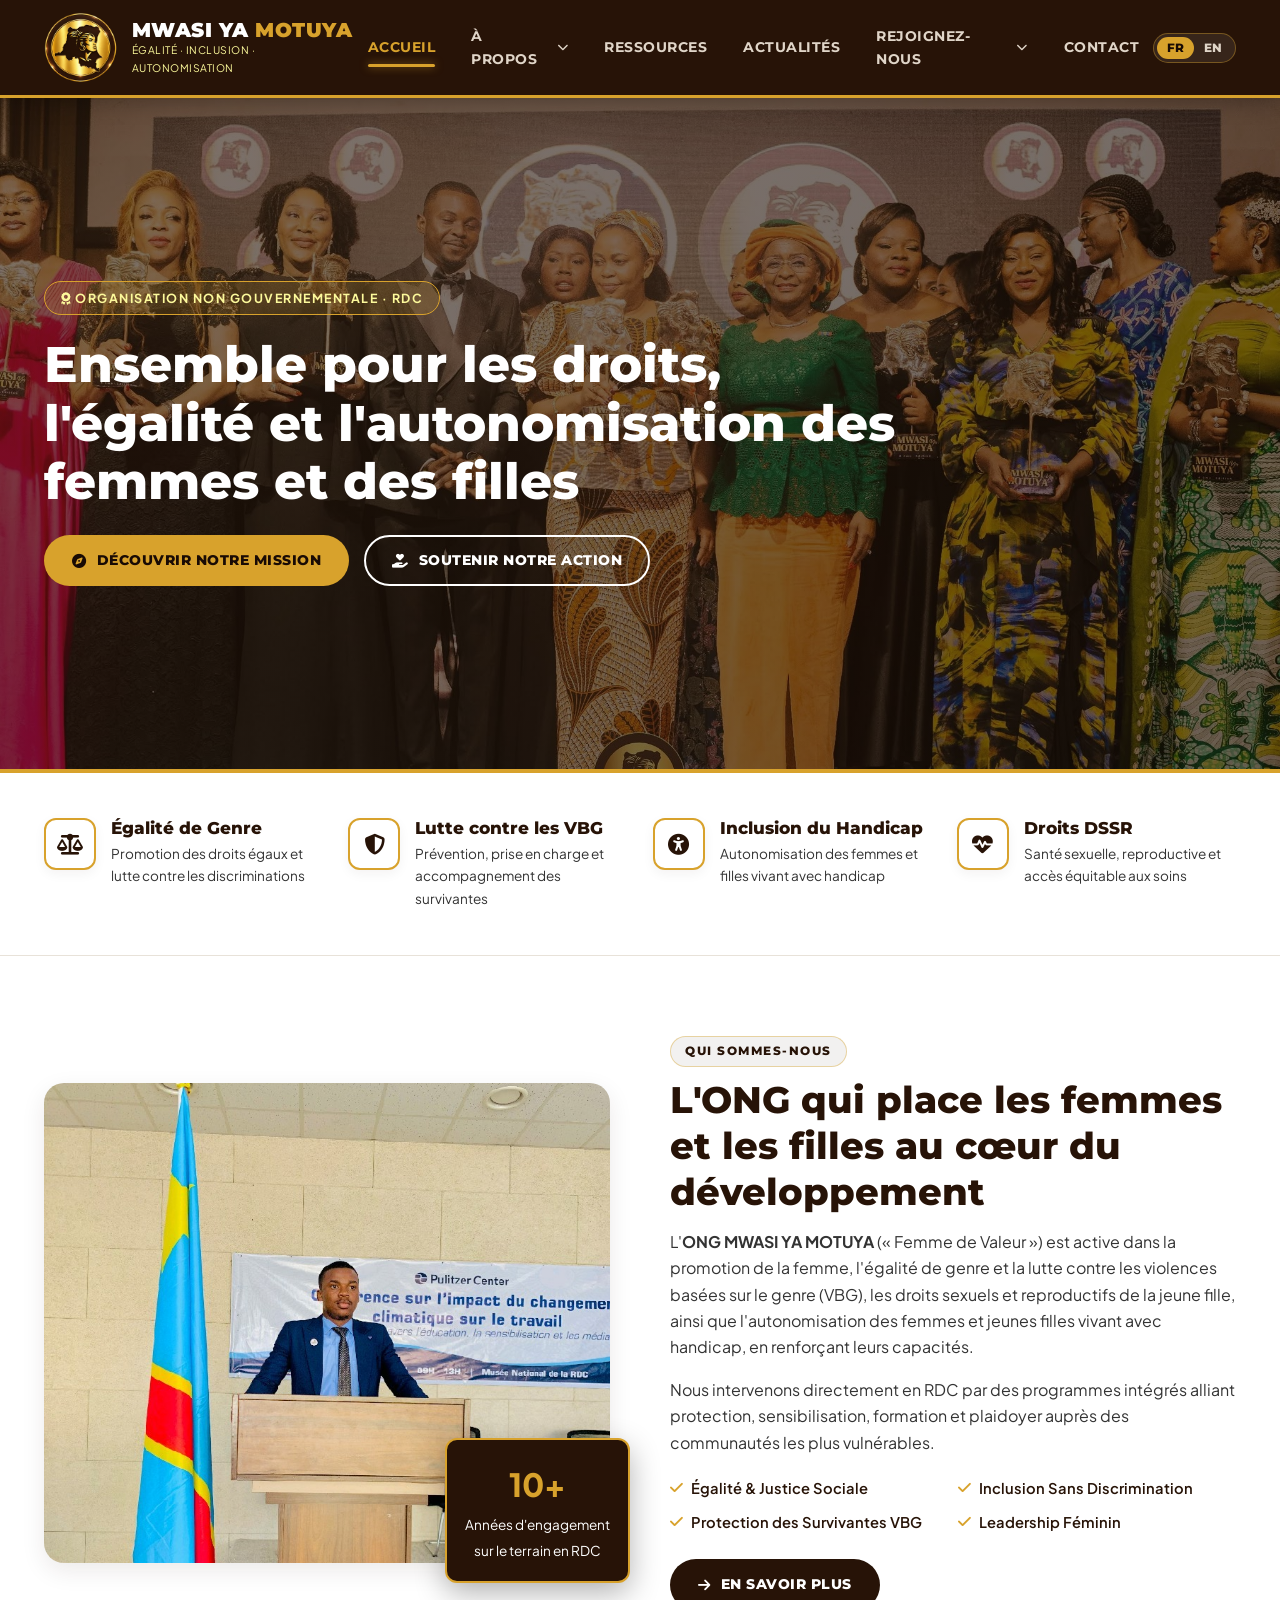
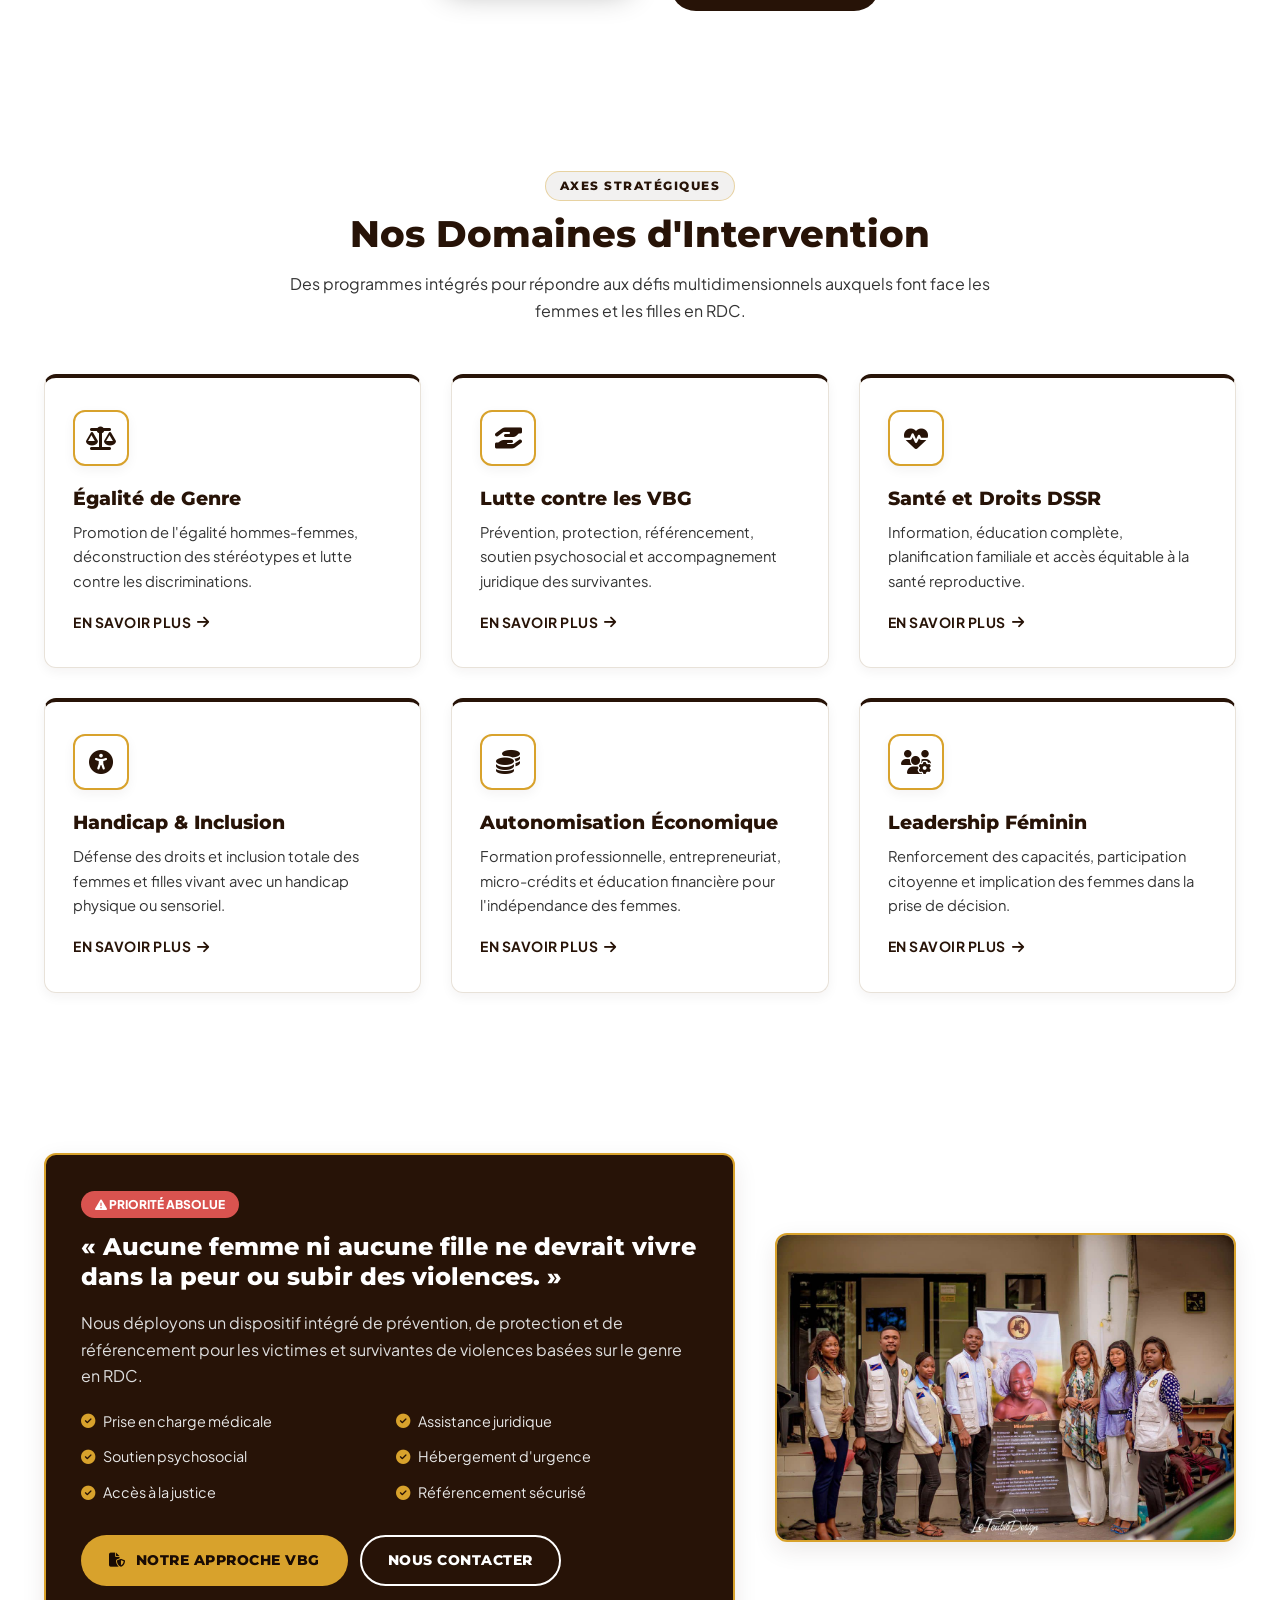
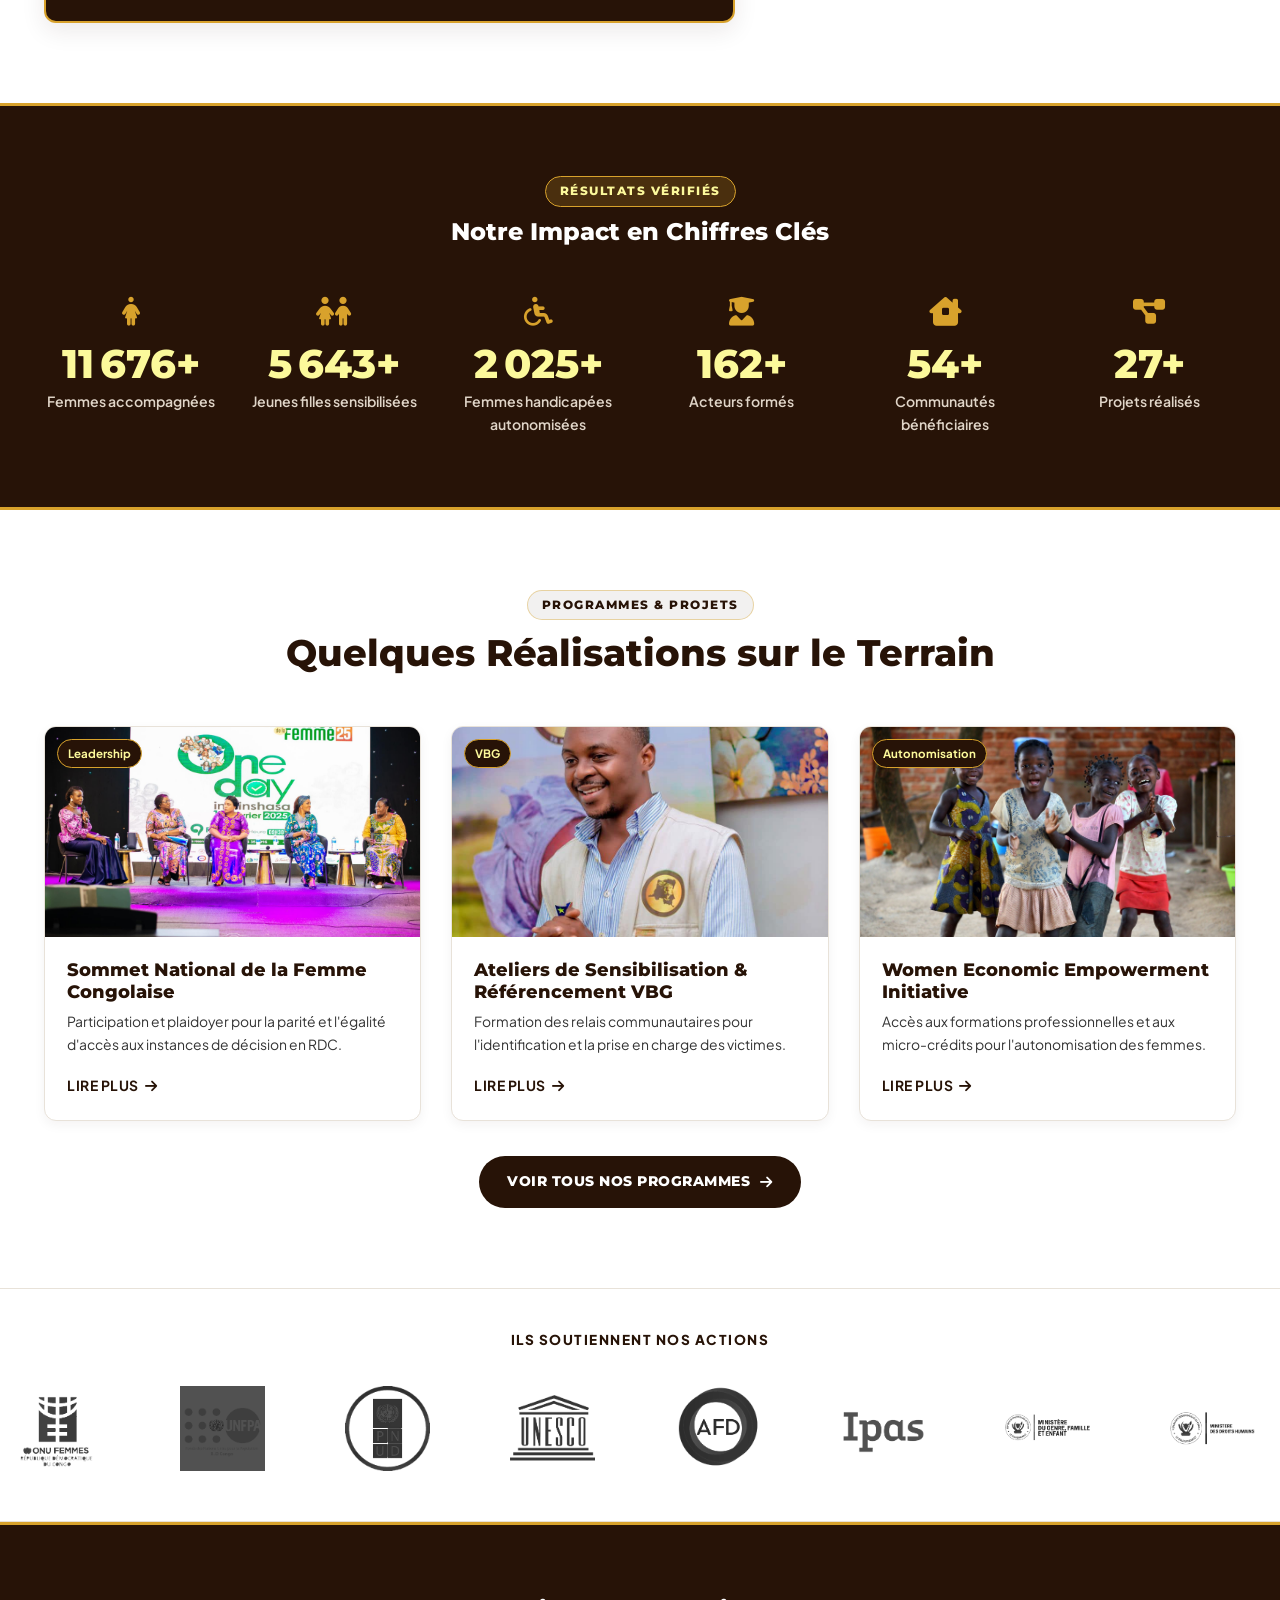
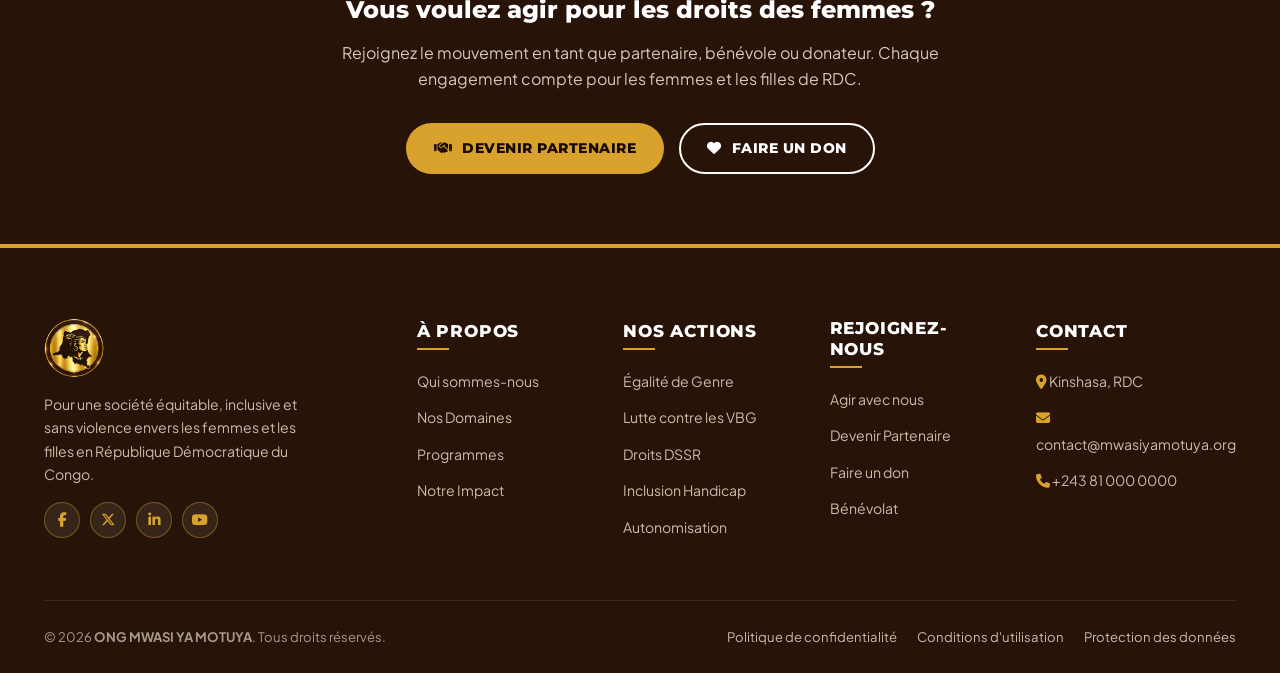
==== commit 3f5892d1: "Mise à jour du site RTBC Brazzaville" ====
--- a/index.html
+++ b/index.html
@@ -80,9 +80,7 @@
       <span class="hero-tag"><i class="fa-solid fa-award"></i> Organisation Non Gouvernementale · RDC</span>
       <h1 class="hero-title" id="heroTitle">Ensemble pour les droits, l'égalité et l'autonomisation des femmes et des filles</h1>
 
-      <div class="hero-quote-card">
-        <p id="heroQuote">« NOUS ENVISAGEONS UNE SOCIÉTÉ PLUS ÉQUITABLE ET INCLUSIVE OÙ LES FEMMES ET LES JEUNES FILLES BÉNÉFICIENT DE MÊMES OPPORTUNITÉS QUE LES HOMMES ET JOUISSENT PLEINEMENT DE LEURS DROITS SANS DISCRIMINATION AUCUNE. »</p>
-      </div>
+      
 
       <div class="hero-buttons">
         <a href="a-propos.html" class="btn btn-gold" id="btnMission"><i class="fa-solid fa-compass"></i> Découvrir notre mission</a>
--- a/css/styles.css
+++ b/css/styles.css
@@ -316,7 +316,7 @@
    ========================================================================== */
 .hero-banner {
   position: relative;
-  background: linear-gradient(135deg, rgba(39, 19, 7, 0.92) 0%, rgba(20, 8, 2, 0.95) 100%), url('../img/7.jpg') center/cover no-repeat;
+  background: linear-gradient(135deg, rgba(39, 19, 7, 0.60) 0%, rgba(20, 8, 2, 0.60) 100%), url('../img/7.jpg') center/cover no-repeat;
   min-height: 75vh;
   display: flex;
   align-items: center;
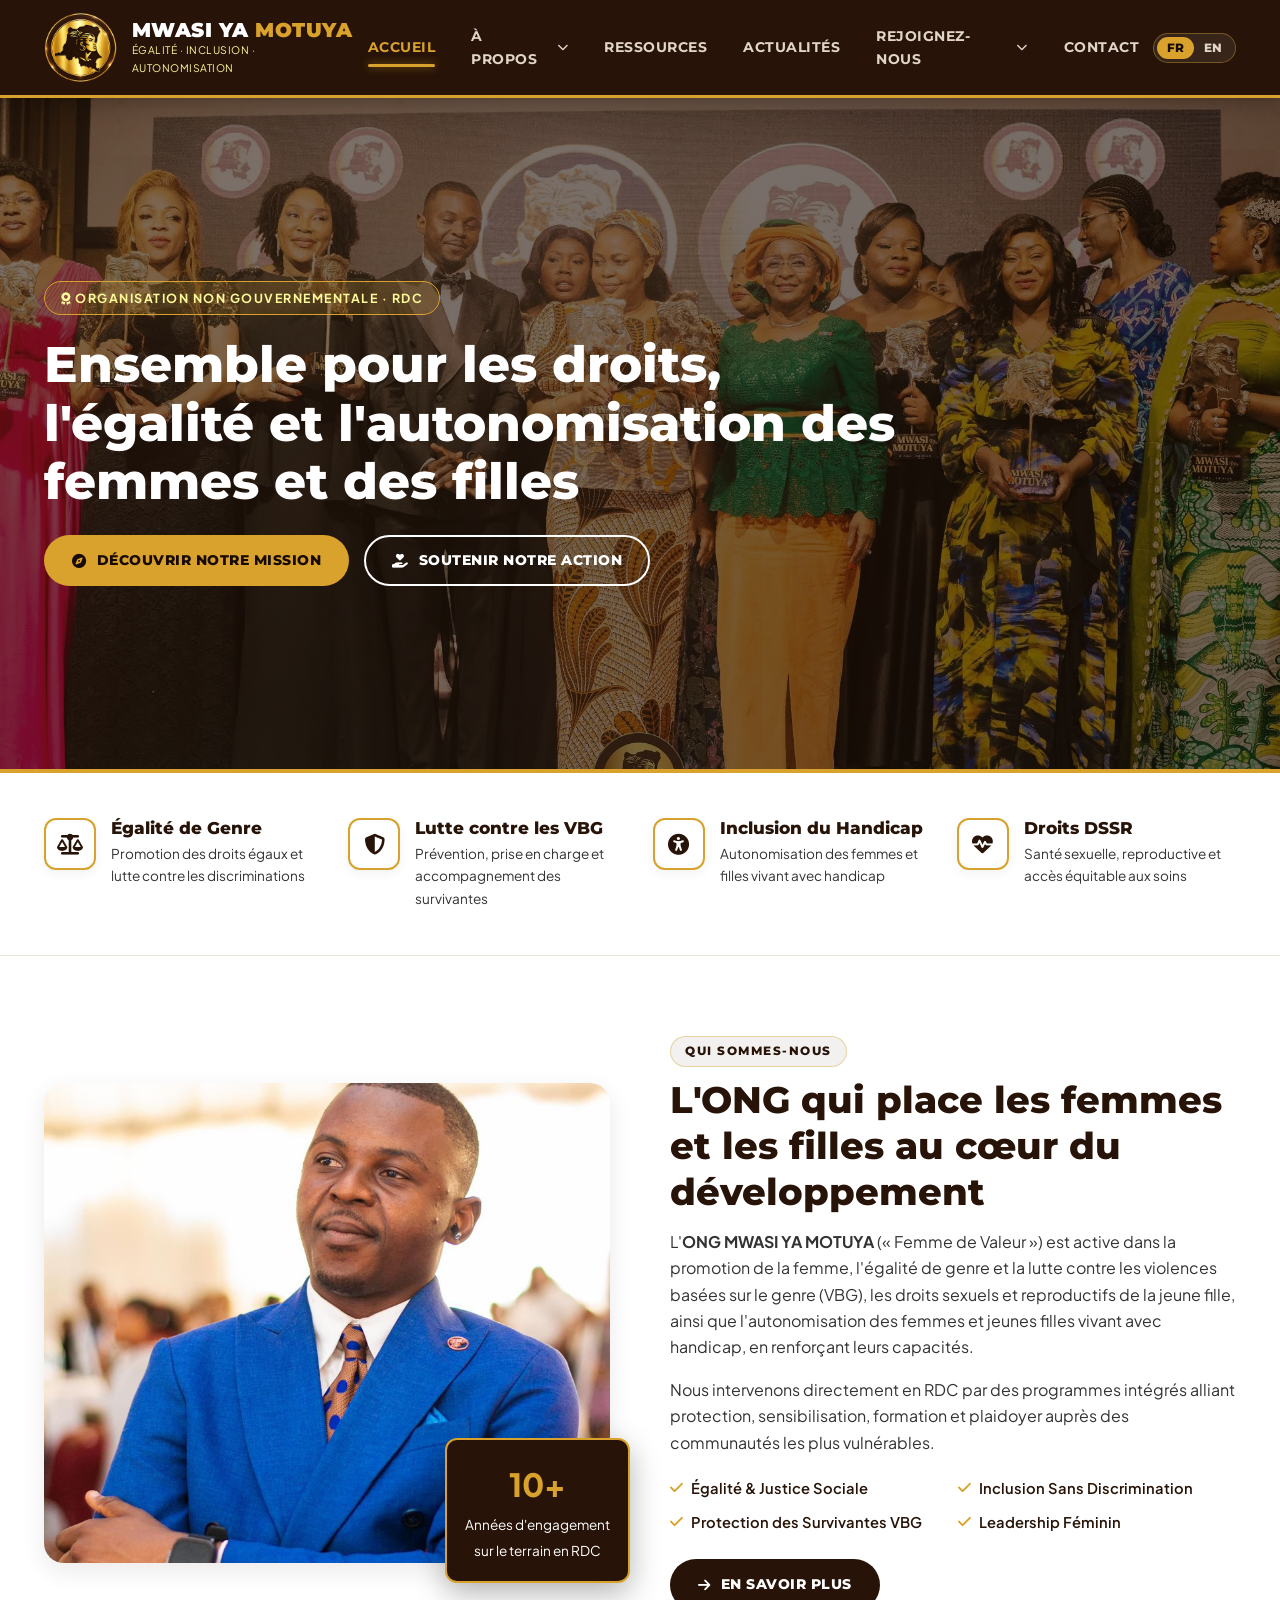
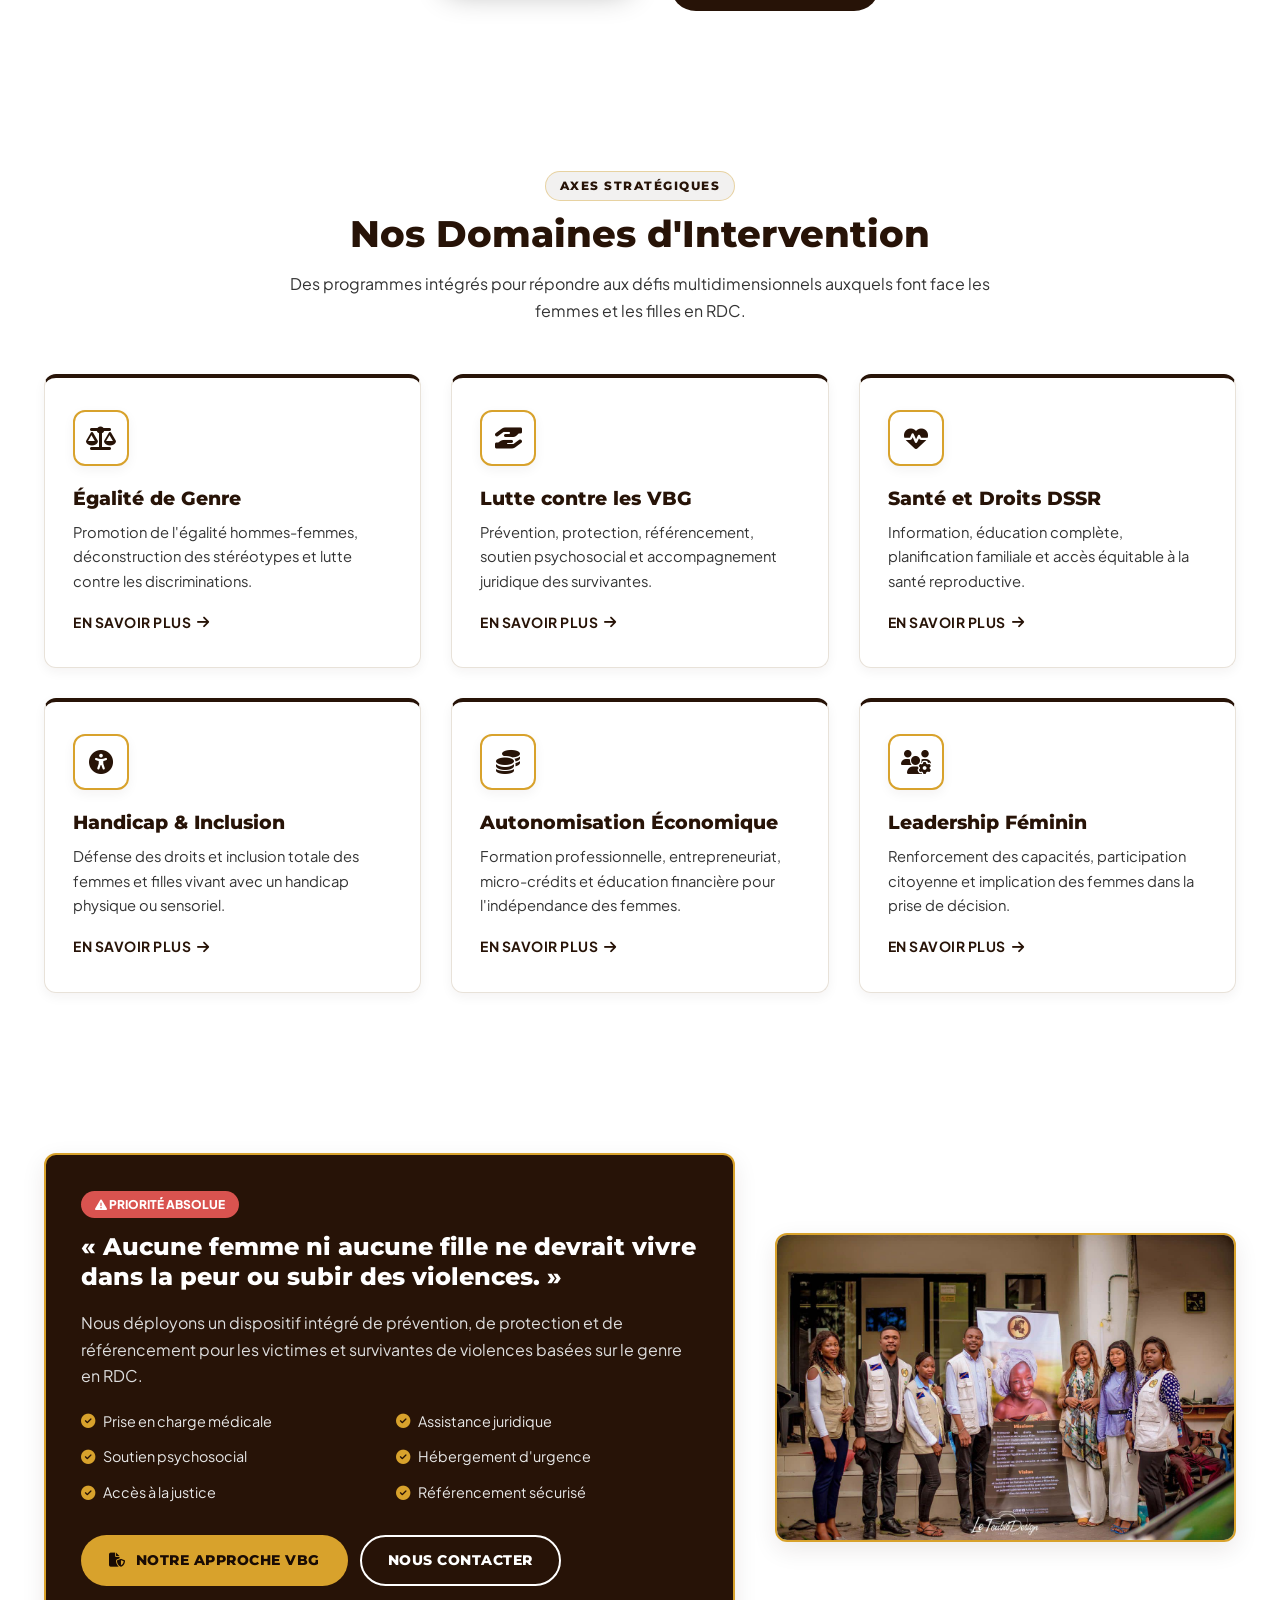
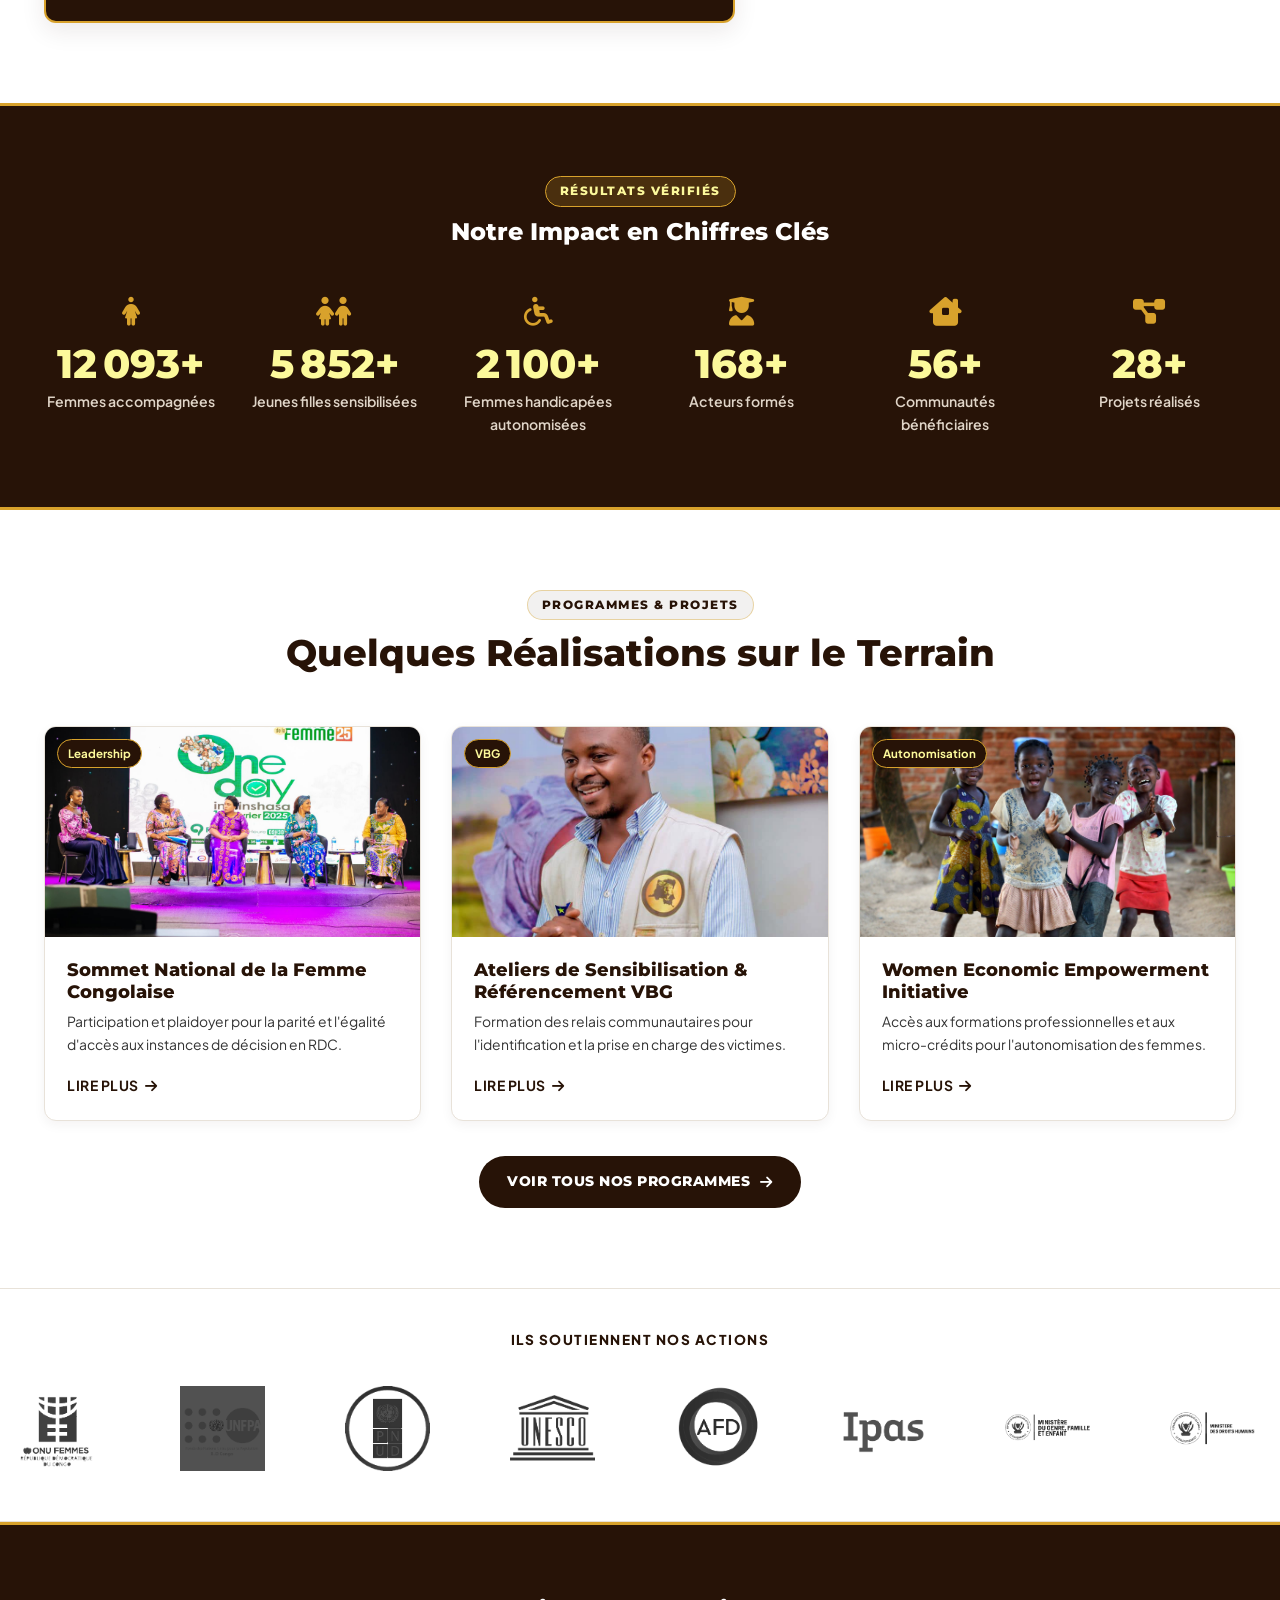
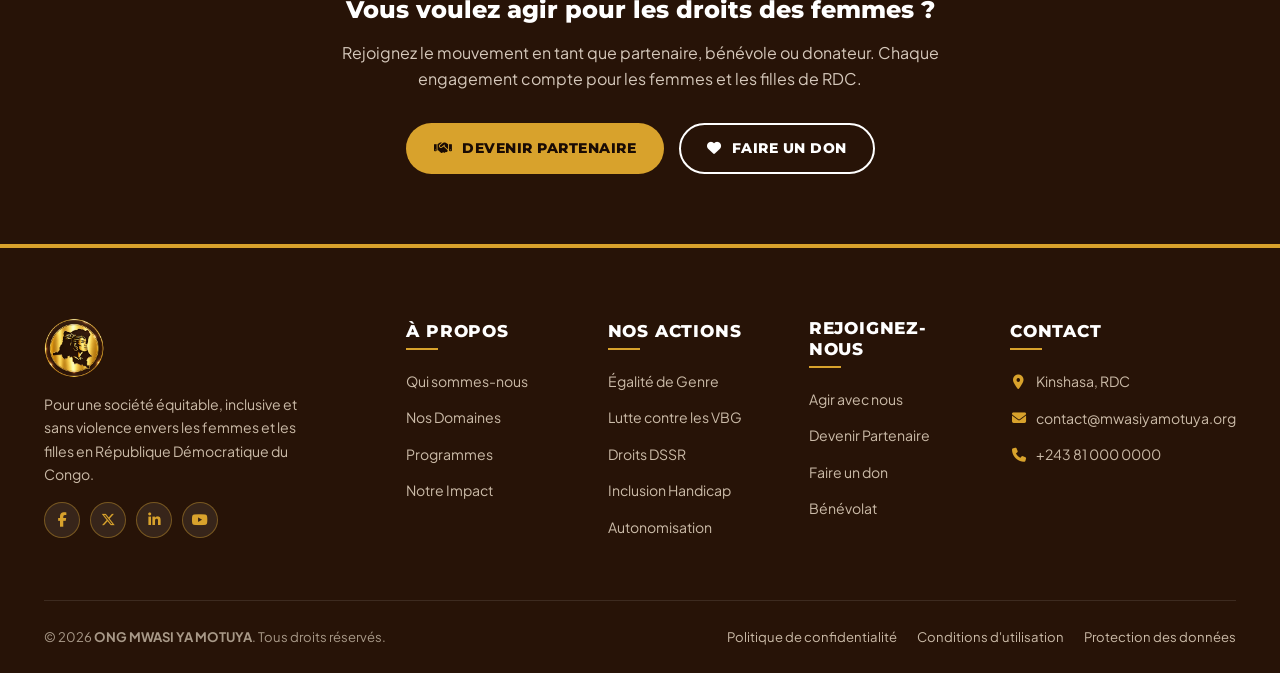
==== commit 76b540e5: "Mise à jour du site Mwasi Ya Motuya" ====
--- a/index.html
+++ b/index.html
@@ -131,7 +131,7 @@
   <div class="container">
     <div class="about-grid">
       <div class="about-img-wrap">
-        <img src="img/Fondateur et Coordinateur exécutif.jpg" alt="Fondateur et Coordinateur Exécutif ONG MWASI YA MOTUYA" style="height:480px;">
+        <img src="img/fondateur.jpg" alt="Fondateur et Coordinateur Exécutif ONG MWASI YA MOTUYA" style="height:480px;">
         <div class="about-badge">
           <span class="num">10+</span>
           <span style="font-size:0.85rem;">Années d'engagement<br>sur le terrain en RDC</span>
--- a/css/styles.css
+++ b/css/styles.css
@@ -652,6 +652,17 @@
   color: #cbbba8;
   font-size: 0.88rem;
   transition: var(--transition);
+  display: inline-flex;
+  align-items: center;
+  gap: 0.5rem;
+  white-space: nowrap;
+}
+
+.footer-links a i {
+  display: inline-flex;
+  align-items: center;
+  justify-content: center;
+  min-width: 18px;
 }
 
 .footer-links a:hover {
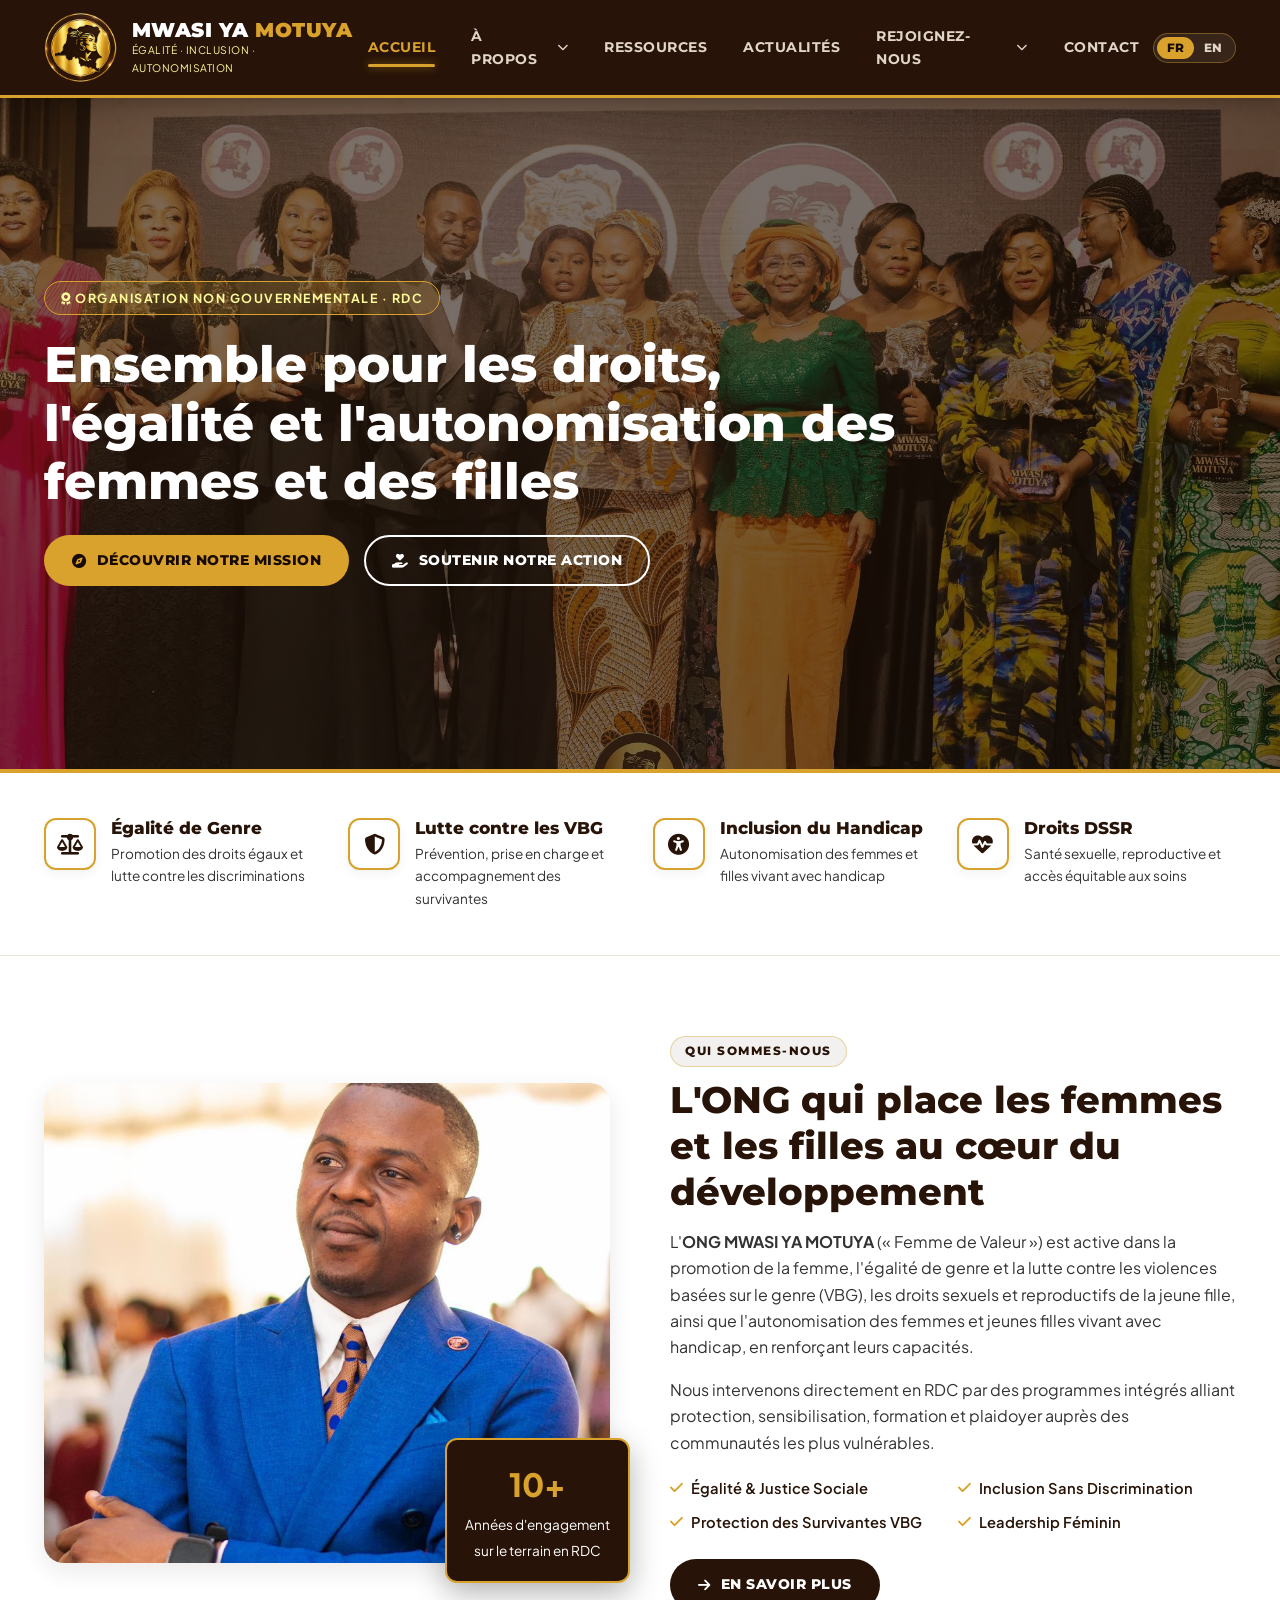
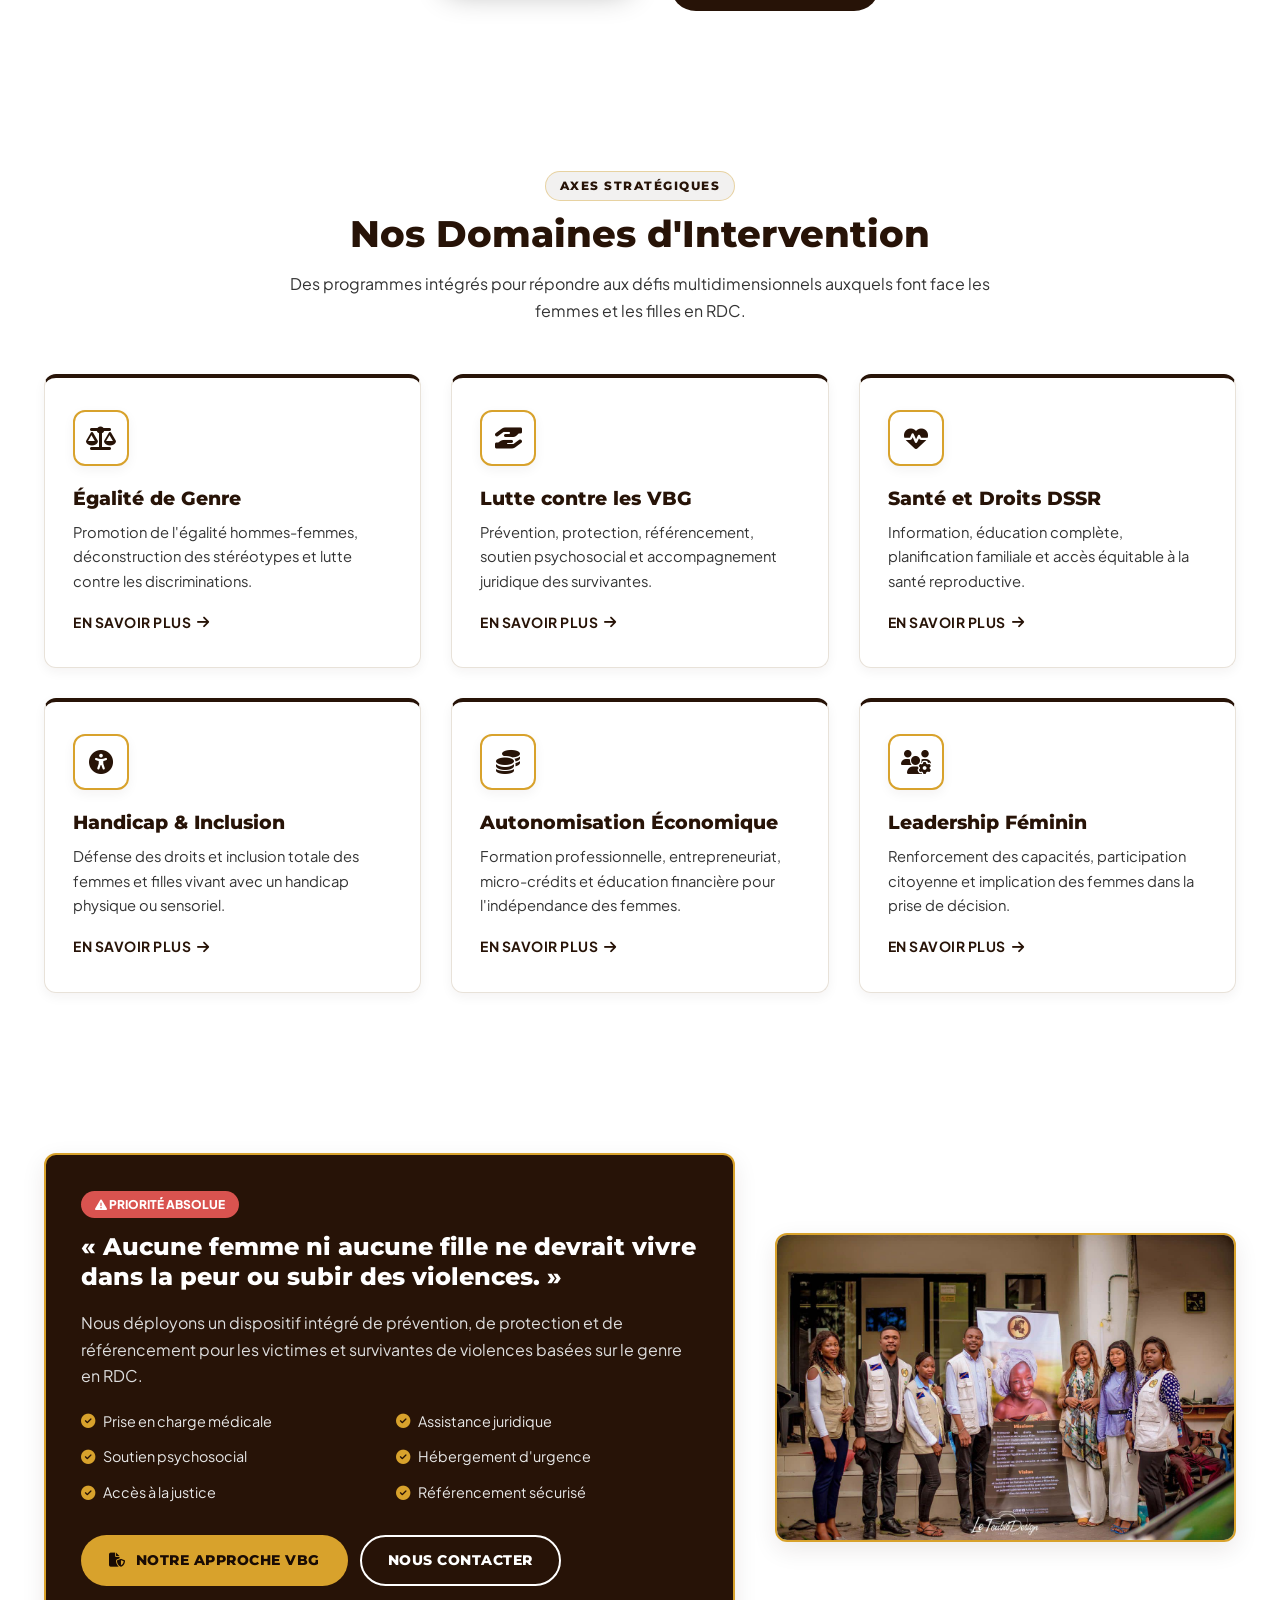
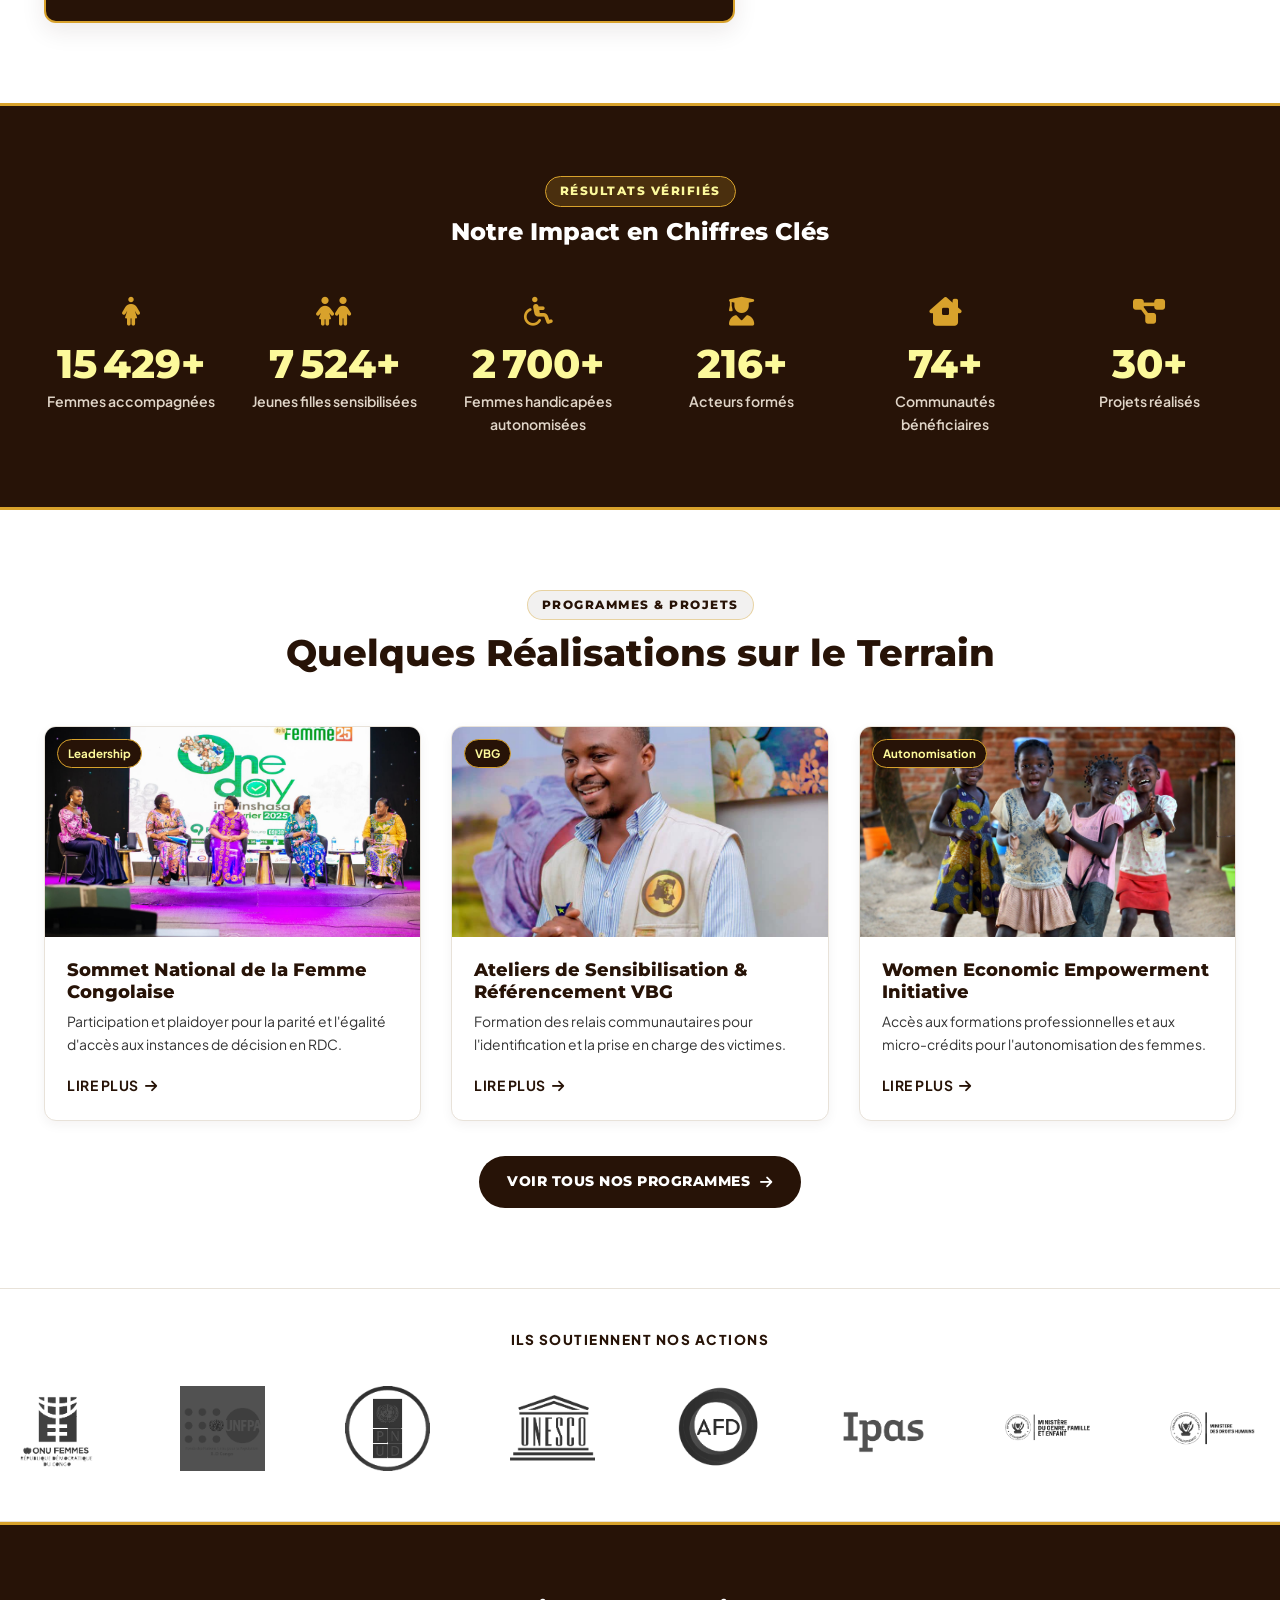
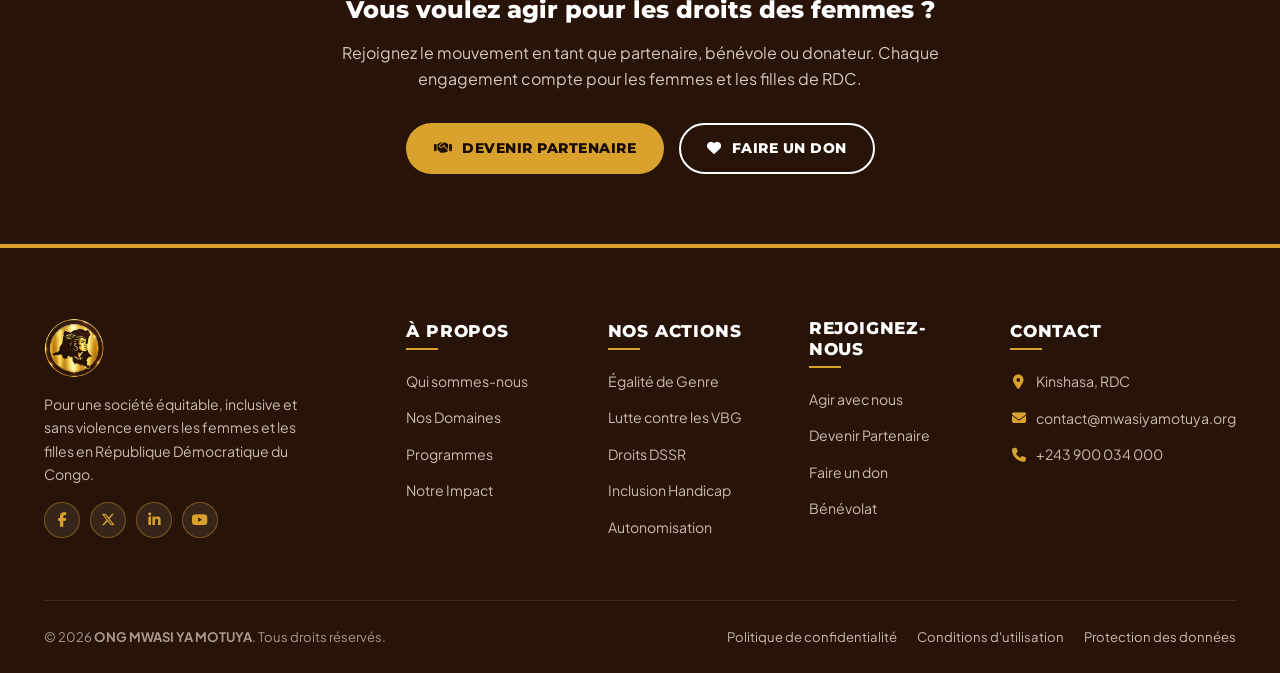
==== commit 138885b1: "Mise à jour du site Mwasi Ya Motuya" ====
--- a/index.html
+++ b/index.html
@@ -404,7 +404,7 @@
         <ul class="footer-links">
           <li><a href="contact.html"><i class="fa-solid fa-location-dot" style="color:var(--color-secondary);"></i> Kinshasa, RDC</a></li>
           <li><a href="mailto:contact@mwasiyamotuya.org"><i class="fa-solid fa-envelope" style="color:var(--color-secondary);"></i> contact@mwasiyamotuya.org</a></li>
-          <li><a href="tel:+243810000000"><i class="fa-solid fa-phone" style="color:var(--color-secondary);"></i> +243 81 000 0000</a></li>
+          <li><a href="tel:+243810000000"><i class="fa-solid fa-phone" style="color:var(--color-secondary);"></i> +243 900 034 000</a></li>
         </ul>
       </div>
     </div>
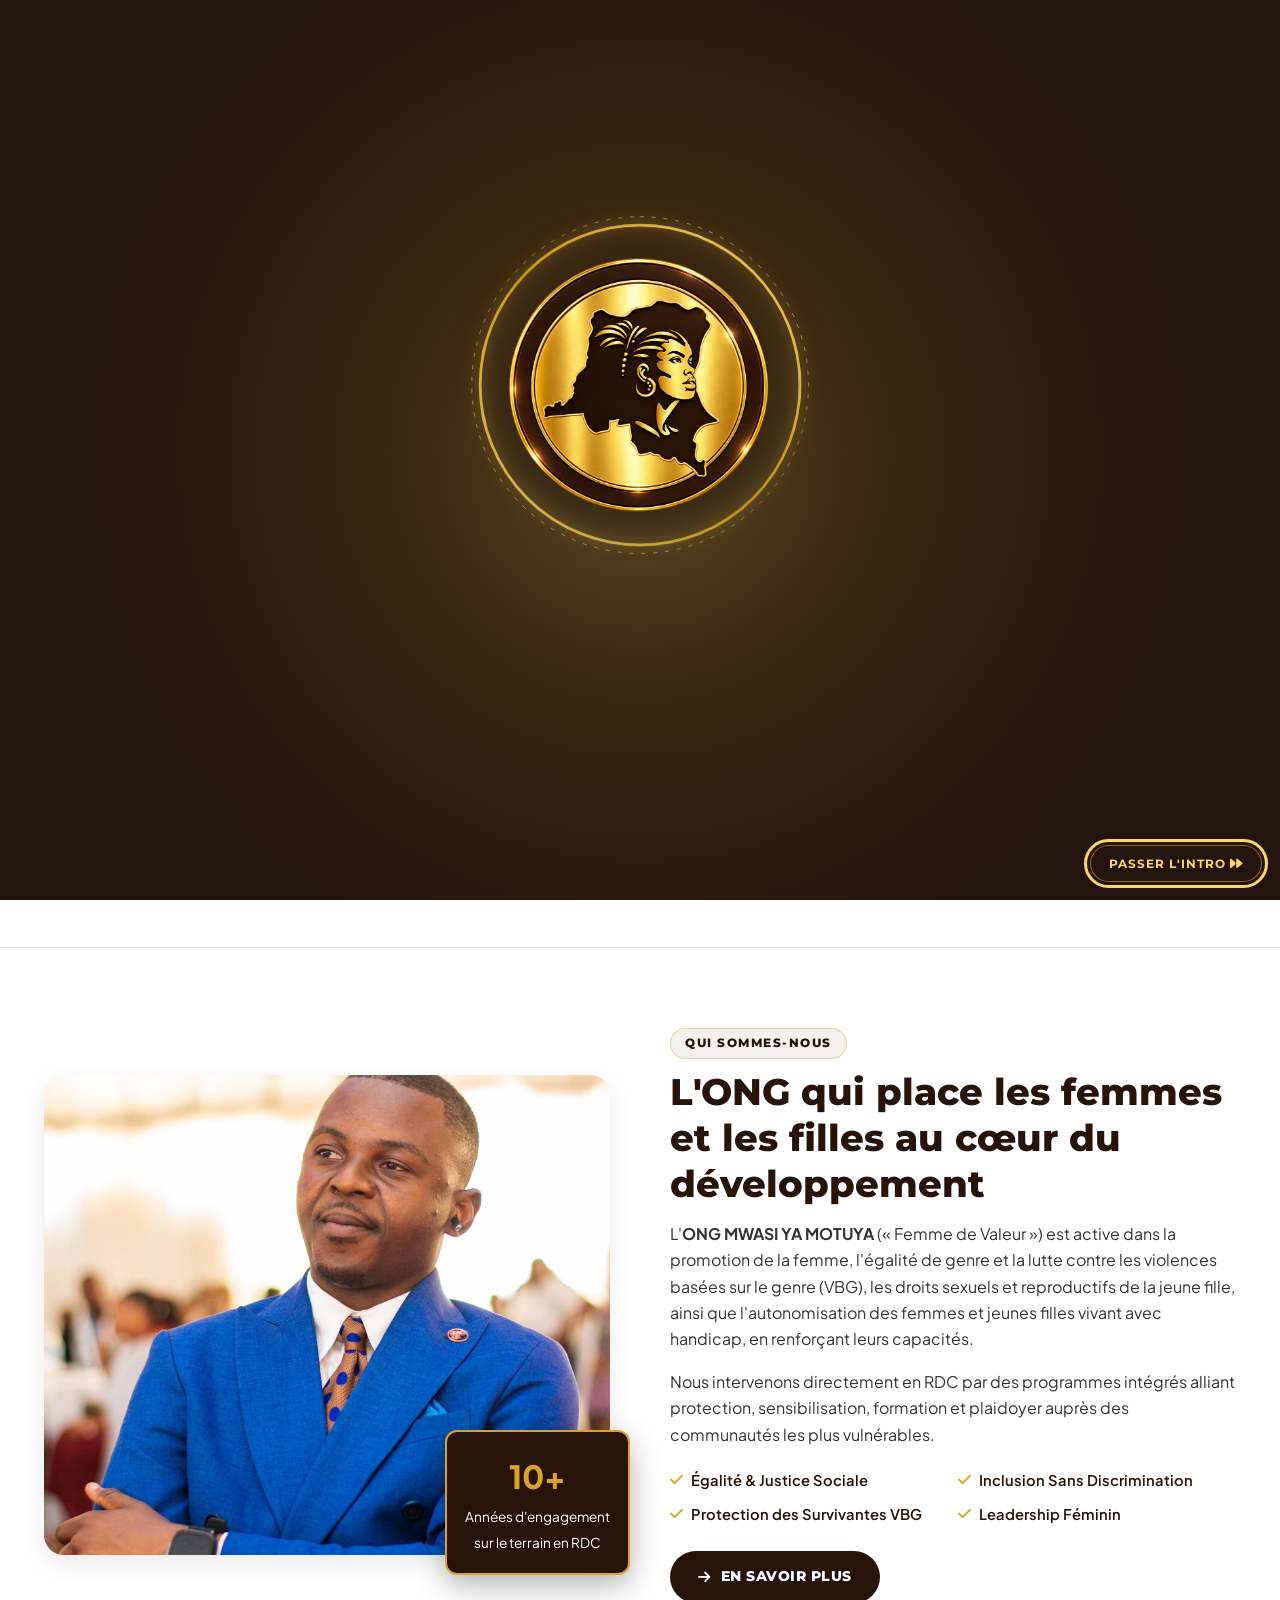
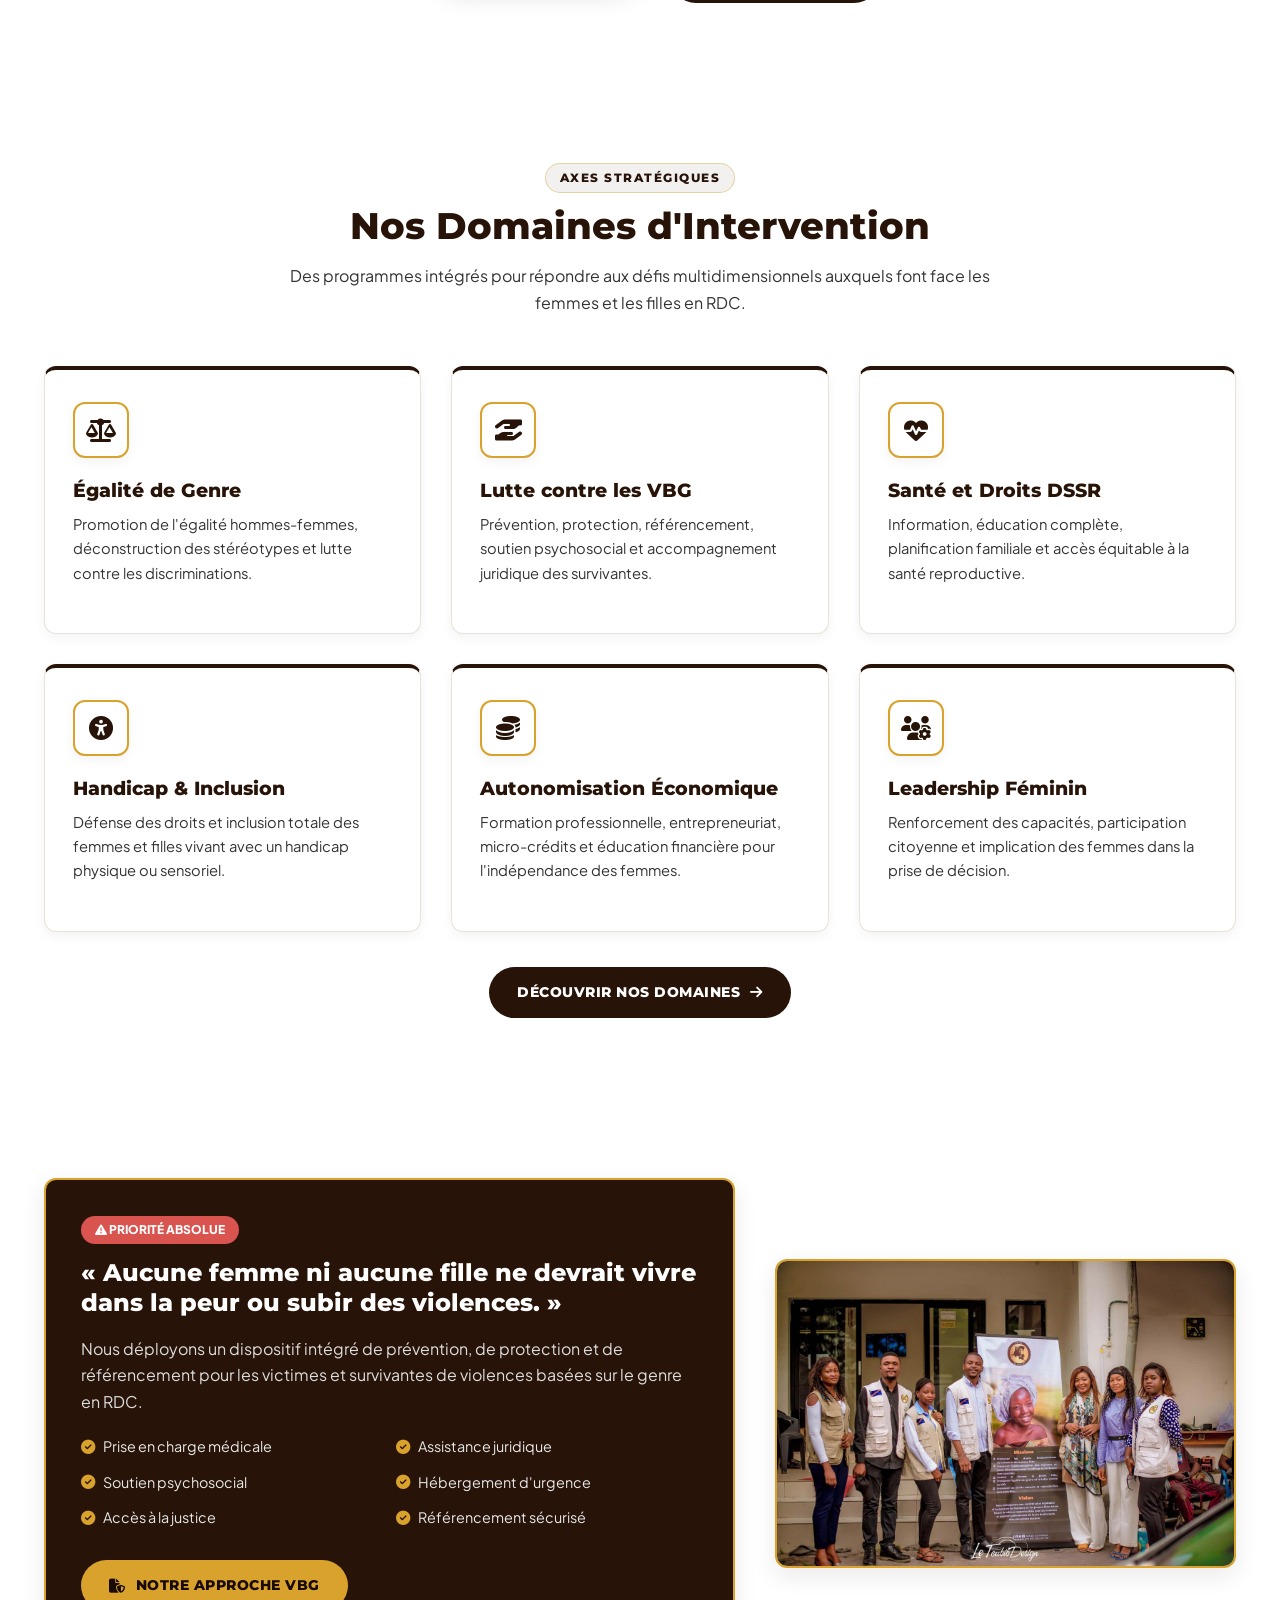
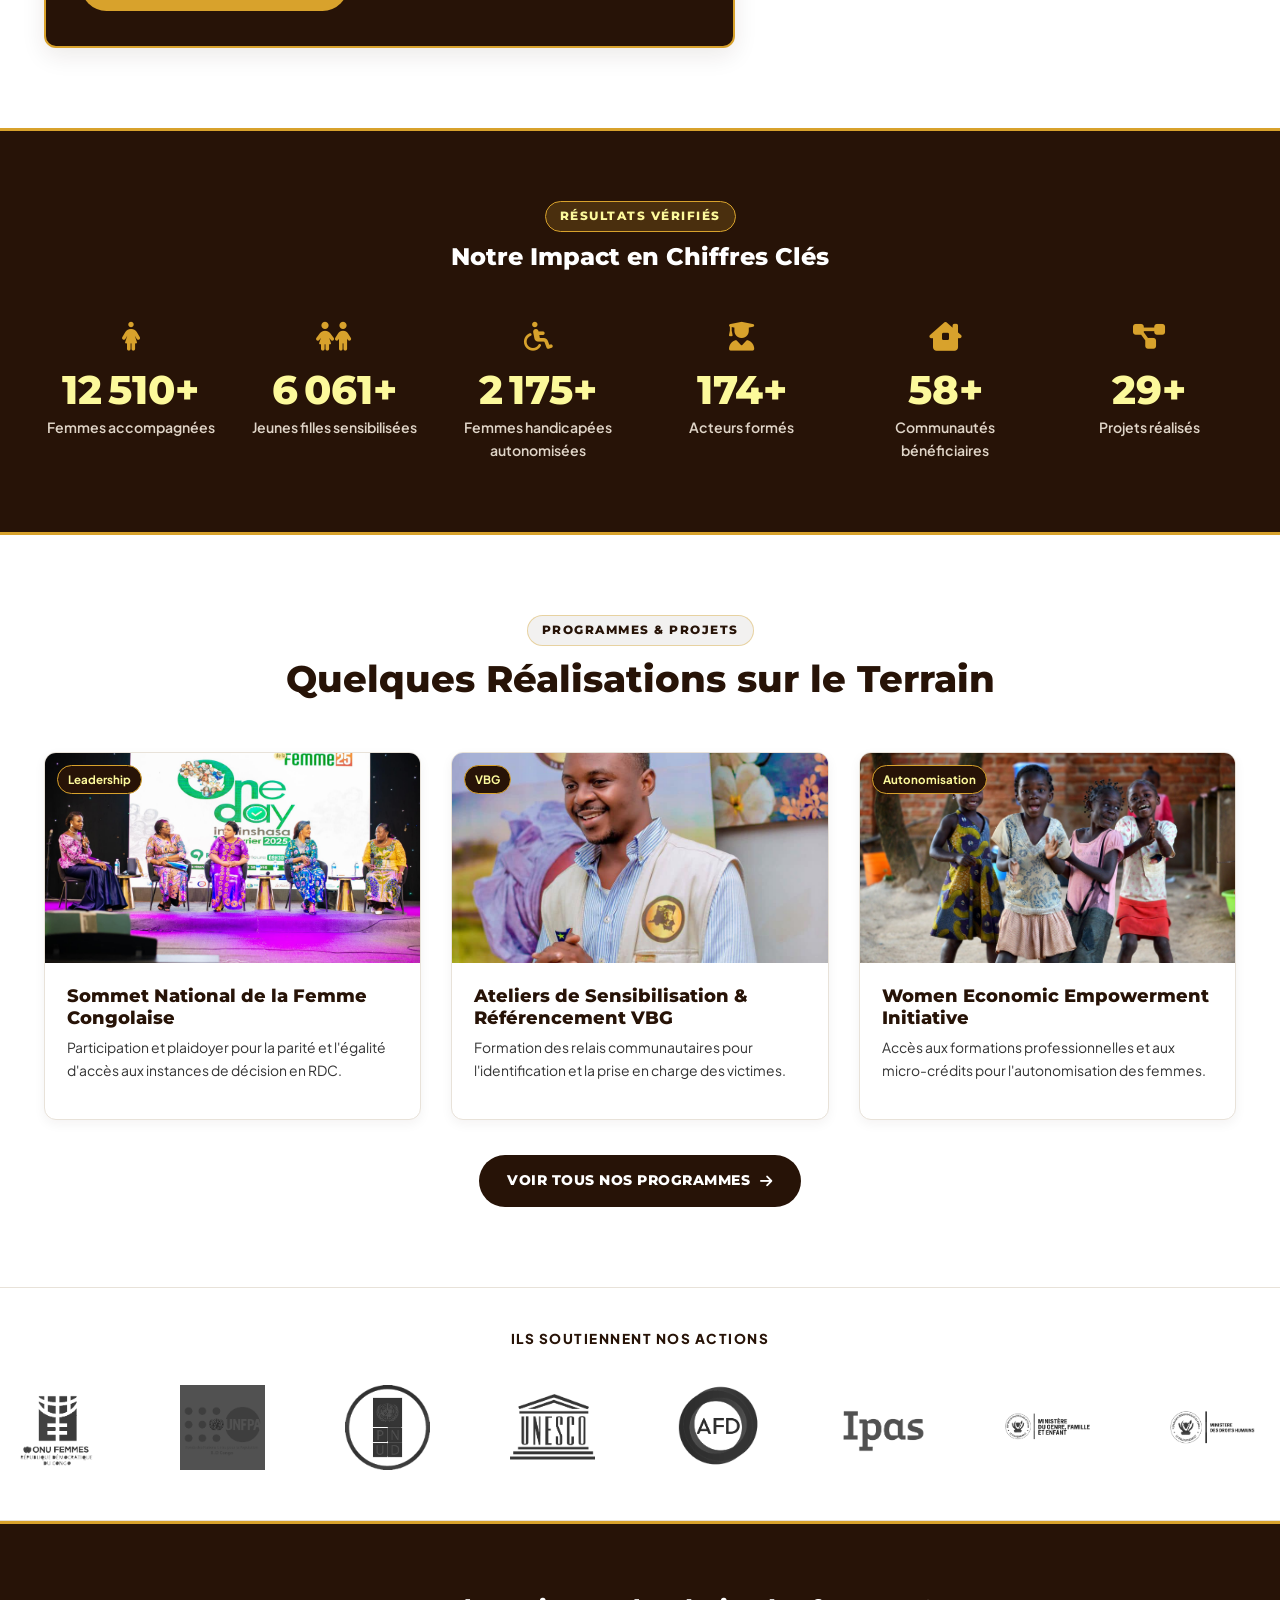
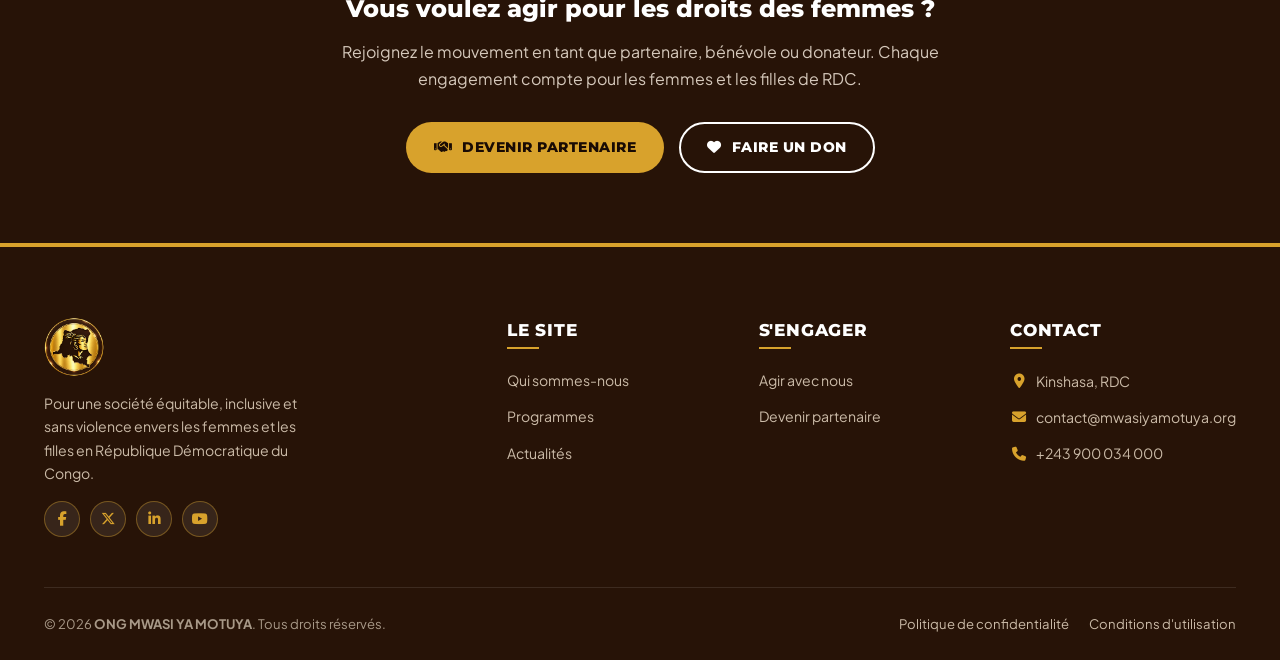
==== commit 63b7df73: "Mise à jour du site" ====
--- a/index.html
+++ b/index.html
@@ -1,5 +1,5 @@
 <!DOCTYPE html>
-<html lang="fr">
+<html lang="fr" data-has-splash>
 <head>
   <meta charset="UTF-8">
   <meta name="viewport" content="width=device-width, initial-scale=1.0">
@@ -10,10 +10,35 @@
   <link rel="preconnect" href="https://fonts.gstatic.com" crossorigin>
   <link href="https://fonts.googleapis.com/css2?family=Montserrat:wght@400;500;600;700;800;900&family=Plus+Jakarta+Sans:wght@300;400;500;600;700&display=swap" rel="stylesheet">
   <link rel="stylesheet" href="https://cdnjs.cloudflare.com/ajax/libs/font-awesome/6.5.1/css/all.min.css">
+  <script src="js/boot.js"></script>
   <link rel="stylesheet" href="css/styles.css">
   <link rel="stylesheet" href="css/components.css">
+  <link rel="stylesheet" href="css/header.css">
+  <link rel="stylesheet" href="css/motion.css">
+  <link rel="stylesheet" href="css/splash.css">
+  <link rel="preload" as="image" href="img/7.jpg">
 </head>
 <body>
+
+<!-- SPLASH SCREEN (≈ 9 s, ignorable, une fois par session) -->
+<div id="splash" class="splash" role="dialog" aria-modal="true" aria-label="Introduction — ONG Mwasi ya Motuya">
+  <div class="splash-photo" aria-hidden="true"></div>
+  <div class="splash-glow" aria-hidden="true"></div>
+  <div class="splash-stage">
+    <div class="splash-emblem">
+      <svg class="splash-ring" viewBox="0 0 200 200" aria-hidden="true" focusable="false">
+        <defs><linearGradient id="splashGold" x1="0" y1="0" x2="1" y2="1"><stop offset="0" stop-color="#F9D76B"/><stop offset=".5" stop-color="#D4A017"/><stop offset="1" stop-color="#F9D76B"/></linearGradient></defs>
+        <circle class="ring-main" cx="100" cy="100" r="94"/>
+        <circle class="ring-thin" cx="100" cy="100" r="99"/>
+      </svg>
+      <div class="splash-logo"><img src="logo/logo.png" alt="Logo ONG Mwasi ya Motuya"><span class="splash-shine" aria-hidden="true"></span></div>
+    </div>
+    <p class="splash-name">MWASI YA <span>MOTUYA</span></p>
+    <div class="splash-rule" aria-hidden="true"></div>
+    <p class="splash-tagline">Dignité · Égalité · Autonomisation</p>
+  </div>
+  <button type="button" class="splash-skip">Passer l'intro <i class="fa-solid fa-forward" aria-hidden="true"></i></button>
+</div>
 
 <!-- STICKY NAVBAR -->
 <header class="site-header">
@@ -167,38 +192,35 @@
         <div class="card-icon"><i class="fa-solid fa-scale-balanced"></i></div>
         <h3>Égalité de Genre</h3>
         <p>Promotion de l'égalité hommes-femmes, déconstruction des stéréotypes et lutte contre les discriminations.</p>
-        <a href="nos-domaines.html" class="read-more-link">En savoir plus <i class="fa-solid fa-arrow-right"></i></a>
       </div>
       <div class="card-item">
         <div class="card-icon"><i class="fa-solid fa-hand-holding-hand"></i></div>
         <h3>Lutte contre les VBG</h3>
         <p>Prévention, protection, référencement, soutien psychosocial et accompagnement juridique des survivantes.</p>
-        <a href="nos-domaines.html#vbg" class="read-more-link">En savoir plus <i class="fa-solid fa-arrow-right"></i></a>
       </div>
       <div class="card-item">
         <div class="card-icon"><i class="fa-solid fa-heart-pulse"></i></div>
         <h3>Santé et Droits DSSR</h3>
         <p>Information, éducation complète, planification familiale et accès équitable à la santé reproductive.</p>
-        <a href="nos-domaines.html#dssr" class="read-more-link">En savoir plus <i class="fa-solid fa-arrow-right"></i></a>
       </div>
       <div class="card-item">
         <div class="card-icon"><i class="fa-solid fa-universal-access"></i></div>
         <h3>Handicap & Inclusion</h3>
         <p>Défense des droits et inclusion totale des femmes et filles vivant avec un handicap physique ou sensoriel.</p>
-        <a href="nos-domaines.html#handicap" class="read-more-link">En savoir plus <i class="fa-solid fa-arrow-right"></i></a>
       </div>
       <div class="card-item">
         <div class="card-icon"><i class="fa-solid fa-coins"></i></div>
         <h3>Autonomisation Économique</h3>
         <p>Formation professionnelle, entrepreneuriat, micro-crédits et éducation financière pour l'indépendance des femmes.</p>
-        <a href="nos-domaines.html#autonomisation" class="read-more-link">En savoir plus <i class="fa-solid fa-arrow-right"></i></a>
       </div>
       <div class="card-item">
         <div class="card-icon"><i class="fa-solid fa-users-gear"></i></div>
         <h3>Leadership Féminin</h3>
         <p>Renforcement des capacités, participation citoyenne et implication des femmes dans la prise de décision.</p>
-        <a href="nos-domaines.html#leadership" class="read-more-link">En savoir plus <i class="fa-solid fa-arrow-right"></i></a>
-      </div>
+      </div>
+    </div>
+    <div style="text-align:center;margin-top:35px;">
+      <a href="nos-domaines.html" class="btn btn-primary">Découvrir nos domaines <i class="fa-solid fa-arrow-right"></i></a>
     </div>
   </div>
 </section>
@@ -221,7 +243,6 @@
         </div>
         <div style="display:flex;gap:12px;flex-wrap:wrap;">
           <a href="nos-domaines.html#vbg" class="btn btn-gold"><i class="fa-solid fa-file-shield"></i> Notre approche VBG</a>
-          <a href="contact.html" class="btn btn-outline-light">Nous contacter</a>
         </div>
       </div>
       <img src="Stop aux violences sexuelles et celles basées sur le genre/Stop aux violences sexuelles et celles basées sur le genre.jpg" alt="Stop aux VBG" class="vbg-img">
@@ -287,7 +308,6 @@
         <div class="prog-card-body">
           <h3>Sommet National de la Femme Congolaise</h3>
           <p>Participation et plaidoyer pour la parité et l'égalité d'accès aux instances de décision en RDC.</p>
-          <a href="programmes.html" class="read-more-link">Lire plus <i class="fa-solid fa-arrow-right"></i></a>
         </div>
       </div>
       <div class="prog-card">
@@ -298,7 +318,6 @@
         <div class="prog-card-body">
           <h3>Ateliers de Sensibilisation & Référencement VBG</h3>
           <p>Formation des relais communautaires pour l'identification et la prise en charge des victimes.</p>
-          <a href="programmes.html" class="read-more-link">Lire plus <i class="fa-solid fa-arrow-right"></i></a>
         </div>
       </div>
       <div class="prog-card">
@@ -309,7 +328,6 @@
         <div class="prog-card-body">
           <h3>Women Economic Empowerment Initiative</h3>
           <p>Accès aux formations professionnelles et aux micro-crédits pour l'autonomisation des femmes.</p>
-          <a href="programmes.html" class="read-more-link">Lire plus <i class="fa-solid fa-arrow-right"></i></a>
         </div>
       </div>
     </div>
@@ -371,34 +389,8 @@
           <a href="#" class="social-btn"><i class="fa-brands fa-youtube"></i></a>
         </div>
       </div>
-      <div>
-        <h4>À Propos</h4>
-        <ul class="footer-links">
-          <li><a href="a-propos.html">Qui sommes-nous</a></li>
-          <li><a href="nos-domaines.html">Nos Domaines</a></li>
-          <li><a href="programmes.html">Programmes</a></li>
-          <li><a href="notre-impact.html">Notre Impact</a></li>
-        </ul>
-      </div>
-      <div>
-        <h4>Nos Actions</h4>
-        <ul class="footer-links">
-          <li><a href="nos-domaines.html">Égalité de Genre</a></li>
-          <li><a href="nos-domaines.html#vbg">Lutte contre les VBG</a></li>
-          <li><a href="nos-domaines.html#dssr">Droits DSSR</a></li>
-          <li><a href="nos-domaines.html#handicap">Inclusion Handicap</a></li>
-          <li><a href="nos-domaines.html#autonomisation">Autonomisation</a></li>
-        </ul>
-      </div>
-      <div>
-        <h4>Rejoignez-nous</h4>
-        <ul class="footer-links">
-          <li><a href="agir.html">Agir avec nous</a></li>
-          <li><a href="partenaire.html">Devenir Partenaire</a></li>
-          <li><a href="agir.html#don">Faire un don</a></li>
-          <li><a href="agir.html#benevole">Bénévolat</a></li>
-        </ul>
-      </div>
+      <div><h4>Le site</h4><ul class="footer-links"><li><a href="a-propos.html">Qui sommes-nous</a></li><li><a href="programmes.html">Programmes</a></li><li><a href="actualites.html">Actualités</a></li></ul></div>
+      <div><h4>S'engager</h4><ul class="footer-links"><li><a href="agir.html">Agir avec nous</a></li><li><a href="partenaire.html">Devenir partenaire</a></li></ul></div>
       <div>
         <h4>Contact</h4>
         <ul class="footer-links">
@@ -410,15 +402,14 @@
     </div>
     <div class="footer-bottom">
       <span>© 2026 <strong>ONG MWASI YA MOTUYA</strong>. Tous droits réservés.</span>
-      <div style="display:flex;gap:20px;flex-wrap:wrap;">
-        <a href="#" style="color:#cbbba8;font-size:0.82rem;">Politique de confidentialité</a>
-        <a href="#" style="color:#cbbba8;font-size:0.82rem;">Conditions d'utilisation</a>
-        <a href="#" style="color:#cbbba8;font-size:0.82rem;">Protection des données</a>
-      </div>
+      <div style="display:flex;gap:20px;flex-wrap:wrap;"><a href="#" style="color:#cbbba8;font-size:0.82rem;">Politique de confidentialité</a><a href="#" style="color:#cbbba8;font-size:0.82rem;">Conditions d'utilisation</a></div>
     </div>
   </div>
 </footer>
 
 <script src="js/main.js"></script>
+<script src="js/header.js"></script>
+<script src="js/motion.js"></script>
+<script src="js/splash.js"></script>
 </body>
 </html>
--- a/css/styles.css
+++ b/css/styles.css
@@ -616,7 +616,7 @@
 
 .footer-grid {
   display: grid;
-  grid-template-columns: 2fr repeat(4, 1fr);
+  grid-template-columns: 2fr repeat(3, 1fr);
   gap: 40px;
   margin-bottom: 50px;
 }
@@ -692,6 +692,10 @@
 }
 
 @media (max-width: 868px) {
+  .footer-grid { grid-template-columns: 1fr; gap: 28px; }
+  .footer-grid > * { min-width: 0; }
+  .footer-links a { overflow-wrap: anywhere; }
+
   .navbar {
     height: 85px; /* Larger navbar height for mobile/tablet */
   }
--- a/css/header.css
+++ b/css/header.css
@@ -0,0 +1,49 @@
+/* ==========================================================================
+   HEADER — transparent en haut de page, couleur primaire au défilement
+   ========================================================================== */
+:root { --header-h: 95px; }
+@media (max-width: 868px) { :root { --header-h: 85px; } }
+
+html { scroll-padding-top: calc(var(--header-h) + 10px); }
+
+.site-header {
+  position: fixed; top: 0; left: 0; right: 0;
+  background-color: transparent;
+  border-bottom: 3px solid transparent;
+  box-shadow: none;
+  transition: background-color .45s ease, border-color .45s ease, box-shadow .45s ease;
+}
+/* léger dégradé pour garder le menu lisible sur la photo */
+.site-header::before {
+  content: ''; position: absolute; left: 0; right: 0; top: 0; bottom: -34px; z-index: -1;
+  background: linear-gradient(rgba(25,11,4,.62), rgba(25,11,4,0));
+  pointer-events: none; transition: opacity .45s ease;
+}
+.site-header.is-scrolled,
+.site-header.menu-open {
+  background-color: var(--color-primary);
+  border-bottom-color: var(--color-secondary);
+  box-shadow: 0 4px 20px rgba(0,0,0,.25);
+}
+.site-header.is-scrolled::before,
+.site-header.menu-open::before { opacity: 0; }
+
+@media (min-width: 869px) {
+  .navbar { transition: height .35s ease; }
+  .brand-logo img { transition: height .35s ease, transform .3s ease; }
+  .site-header.is-scrolled .navbar { height: 80px; }
+  .site-header.is-scrolled .brand-logo img { height: 60px; }
+}
+
+/* Le header flottant recouvre le haut des bannières : on compense */
+.hero-banner { padding-top: calc(var(--header-h) + 60px); min-height: 85vh; }
+.page-banner { padding-top: calc(var(--header-h) + 50px); }
+
+/* Focus visibles */
+.nav-link:focus-visible, .dropdown-link:focus-visible, .lang-btn:focus-visible, .mobile-toggle:focus-visible, .brand-logo:focus-visible {
+  outline: 3px solid var(--color-accent); outline-offset: 2px;
+}
+/* Sous-menus ouverts au clavier (desktop) */
+@media (min-width: 869px) {
+  .nav-item.has-dropdown:focus-within .dropdown-menu { opacity: 1; visibility: visible; transform: translateY(0); }
+}
--- a/css/motion.css
+++ b/css/motion.css
@@ -0,0 +1,95 @@
+/* ==========================================================================
+   MOTION DESIGN — langage d'animation commun à toutes les pages
+   Principe : tout est visible sans JS ; les états masqués n'existent que si
+   html.js-motion est présent, et un filet de sécurité les lève toujours.
+   ========================================================================== */
+:root { --ease-out: cubic-bezier(.22,.8,.3,1); }
+
+/* Barre de progression dorée */
+.scroll-progress {
+  position: absolute; left: 0; bottom: -3px; height: 3px; width: 100%;
+  background: linear-gradient(90deg, #D4A017, #F9D76B);
+  transform: scaleX(0); transform-origin: left; pointer-events: none;
+}
+
+/* Apparition au défilement */
+.js-motion .reveal {
+  opacity: 0; transform: translateY(26px);
+  transition: opacity .8s var(--ease-out) var(--d, 0s), transform .8s var(--ease-out) var(--d, 0s);
+}
+.js-motion .reveal.reveal-left  { transform: translateX(-34px); }
+.js-motion .reveal.reveal-right { transform: translateX(34px); }
+.js-motion .reveal.reveal-zoom  { transform: scale(.94); }
+.js-motion .reveal.is-visible { opacity: 1; transform: none; }
+
+/* Images : rideau doré léger */
+.js-motion .reveal-img { position: relative; overflow: hidden; }
+.js-motion .reveal-img::after {
+  content: ''; position: absolute; inset: 0; background: var(--color-primary);
+  transform: scaleY(1); transform-origin: bottom; transition: transform 1s var(--ease-out) var(--d, 0s); pointer-events: none; z-index: 2;
+}
+.js-motion .reveal-img.is-visible::after { transform: scaleY(0); }
+
+/* Hero : image qui respire + texte séquencé (démarre après le splash) */
+.hero-banner { background: var(--color-primary); overflow: hidden; isolation: isolate; }
+.hero-banner::before, .hero-banner::after { content: ''; position: absolute; inset: 0; z-index: -1; }
+.hero-banner::before { background: url('../img/7.jpg') center/cover no-repeat; transform-origin: 60% 40%; animation: heroDrift 24s ease-in-out infinite alternate; }
+.hero-banner::after { background: linear-gradient(135deg, rgba(39,19,7,.60) 0%, rgba(20,8,2,.60) 100%); }
+@keyframes heroDrift { from { transform: scale(1); } to { transform: scale(1.08) translate3d(-1%, -1%, 0); } }
+
+.js-motion .hero-content > * { opacity: 0; transform: translateY(24px); }
+.js-motion.page-ready .hero-content > * { animation: heroIn .9s var(--ease-out) forwards; }
+.js-motion.page-ready .hero-content > :nth-child(1) { animation-delay: .10s; }
+.js-motion.page-ready .hero-content > :nth-child(2) { animation-delay: .30s; }
+.js-motion.page-ready .hero-content > :nth-child(3) { animation-delay: .50s; }
+.js-motion.page-ready .hero-content > :nth-child(4) { animation-delay: .70s; }
+@keyframes heroIn { to { opacity: 1; transform: none; } }
+
+/* Bannières des pages internes */
+.js-motion .page-banner .container > * { opacity: 0; transform: translateY(16px); }
+.js-motion.page-ready .page-banner .container > * { animation: heroIn .8s var(--ease-out) forwards; }
+.js-motion.page-ready .page-banner .container > :nth-child(2) { animation-delay: .15s; }
+.page-banner { position: relative; overflow: hidden; }
+.page-banner::before {
+  content: ''; position: absolute; width: 60vmin; height: 60vmin; right: -10vmin; top: -20vmin; border-radius: 50%;
+  background: radial-gradient(circle, rgba(249,215,107,.22), rgba(212,160,23,0) 65%); animation: glowFloat 9s ease-in-out infinite alternate; pointer-events: none;
+}
+@keyframes glowFloat { to { transform: translate(-6vmin, 5vmin) scale(1.15); } }
+.page-banner .container { position: relative; z-index: 1; }
+
+/* Navigation : entrée douce */
+.js-motion .site-header .brand-logo, .js-motion .site-header .nav-item, .js-motion .site-header .lang-switcher { opacity: 0; transform: translateY(-10px); }
+.js-motion.page-ready .site-header .brand-logo, .js-motion.page-ready .site-header .nav-item, .js-motion.page-ready .site-header .lang-switcher {
+  animation: navIn .7s var(--ease-out) forwards; animation-delay: calc(var(--i, 0) * .06s);
+}
+@keyframes navIn { to { opacity: 1; transform: none; } }
+
+/* Entrée de page (pages internes : pas de splash) */
+.js-motion body { animation: pageFade .5s ease both; }
+@keyframes pageFade { from { opacity: 0; } to { opacity: 1; } }
+
+/* Micro-interactions */
+.btn { transition: transform .3s var(--ease-out), box-shadow .3s ease, background-color .3s, color .3s, border-color .3s; }
+.btn:hover { transform: translateY(-2px); box-shadow: 0 10px 22px rgba(39,19,7,.22); }
+.btn:active { transform: translateY(0); }
+.btn:focus-visible, a:focus-visible, button:focus-visible, input:focus-visible, select:focus-visible, textarea:focus-visible { outline: 3px solid var(--color-secondary); outline-offset: 3px; }
+.card-icon, .icon-wrap { transition: transform .5s var(--ease-out); }
+.card-item:hover .card-icon, .feature-item:hover .icon-wrap { transform: translateY(-3px) rotate(-6deg) scale(1.06); }
+.impact-stat .icon { transition: transform .5s var(--ease-out); }
+.impact-stat:hover .icon { transform: scale(1.12); }
+
+/* Accessibilité : réduction des animations */
+@media (prefers-reduced-motion: reduce) {
+  html { scroll-behavior: auto; }
+  *, *::before, *::after { animation-duration: .001ms !important; animation-delay: 0s !important; animation-iteration-count: 1 !important; transition-duration: .001ms !important; transition-delay: 0s !important; }
+  .js-motion .reveal, .js-motion .hero-content > *, .js-motion .page-banner .container > *,
+  .js-motion .site-header .brand-logo, .js-motion .site-header .nav-item, .js-motion .site-header .lang-switcher { opacity: 1 !important; transform: none !important; }
+  .js-motion .reveal-img::after { display: none; }
+  .partners-track { animation: none !important; }
+}
+
+/* Mobile / tablette : pas de glissement latéral (évite tout débordement horizontal) */
+@media (max-width: 868px) {
+  .js-motion .reveal.reveal-left, .js-motion .reveal.reveal-right { transform: translateY(24px); }
+  .js-motion .reveal.is-visible { transform: none; }
+}
--- a/css/splash.css
+++ b/css/splash.css
@@ -0,0 +1,109 @@
+/* ==========================================================================
+   SPLASH SCREEN — brun profond / or métallique
+   ========================================================================== */
+.splash { display: none; }
+html.splash-on { overflow: hidden; }
+html.splash-on .splash { display: block; }
+
+.splash {
+  position: fixed; inset: 0; z-index: 9999;
+  background: #24140E;
+  color: #fff;
+  overflow: hidden;
+  opacity: 1;
+  transition: opacity .7s ease;
+}
+.splash.leaving { opacity: 0; pointer-events: none; }
+.splash.leaving-fast { opacity: 0; pointer-events: none; transition-duration: .4s; }
+
+/* Lueur dorée */
+.splash-glow {
+  position: absolute; left: 50%; top: 50%;
+  width: 140vmax; height: 140vmax;
+  transform: translate(-50%, -50%) scale(.15);
+  background: radial-gradient(circle, rgba(249,215,107,.30) 0%, rgba(212,160,23,.14) 22%, rgba(67,37,22,.0) 55%);
+  opacity: 0;
+  transition: transform 2.4s cubic-bezier(.22,.8,.3,1), opacity 1.6s ease;
+}
+.splash.s1 .splash-glow { transform: translate(-50%, -50%) scale(.55); opacity: 1; }
+.splash.s2 .splash-glow { transform: translate(-50%, -50%) scale(.8); }
+
+/* Photo documentaire (même image + voile que le hero de l'accueil) */
+.splash-photo {
+  position: absolute; inset: 0;
+  background: linear-gradient(135deg, rgba(39,19,7,.60), rgba(20,8,2,.60)), url('../img/7.jpg') center/cover no-repeat;
+  clip-path: circle(0% at 50% 50%);
+  transition: clip-path 1.9s cubic-bezier(.65,0,.35,1);
+}
+.splash.s4 .splash-photo { clip-path: circle(150% at 50% 50%); }
+.splash.no-photo .splash-photo { background: #432516; }
+
+/* Scène centrale */
+.splash-stage {
+  position: absolute; inset: 0;
+  display: flex; flex-direction: column; align-items: center; justify-content: center;
+  padding: 24px; text-align: center;
+  transition: opacity 1.2s ease, transform 1.8s ease, filter 1.2s ease;
+}
+.splash.s4 .splash-stage { opacity: 0; transform: scale(1.06); filter: blur(4px); }
+
+.splash-emblem {
+  --size: clamp(150px, 30vmin, 270px);
+  position: relative; width: var(--size); aspect-ratio: 1; margin-bottom: clamp(18px, 4vmin, 34px);
+}
+.splash-ring { position: absolute; inset: -13%; width: 126%; height: 126%; transform: rotate(-90deg); overflow: visible; }
+.splash-ring circle { fill: none; stroke: url(#splashGold); stroke-linecap: round; }
+.splash-ring .ring-main { stroke-width: 1.6; stroke-dasharray: 592; stroke-dashoffset: 592; transition: stroke-dashoffset 2.4s cubic-bezier(.65,0,.35,1); filter: drop-shadow(0 0 4px rgba(249,215,107,.6)); }
+.splash-ring .ring-thin { stroke-width: .5; stroke-dasharray: 2 5; opacity: 0; transition: opacity 1.4s ease .6s; }
+.splash.s1 .ring-main { stroke-dashoffset: 0; }
+.splash.s1 .ring-thin { opacity: .7; }
+
+.splash-logo {
+  position: absolute; inset: 0;
+  opacity: 0; transform: scale(.82); filter: blur(10px);
+  transition: opacity 1.6s ease, transform 2.2s cubic-bezier(.22,.8,.3,1), filter 1.6s ease;
+}
+.splash-logo img { width: 100%; height: 100%; object-fit: contain; filter: drop-shadow(0 12px 28px rgba(0,0,0,.55)); }
+.splash.s2 .splash-logo { opacity: 1; transform: scale(1); filter: blur(0); }
+
+/* Balayage lumineux délicat (clipé au disque du logo) */
+.splash-shine { position: absolute; inset: 3%; border-radius: 50%; overflow: hidden; pointer-events: none; }
+.splash-shine::before {
+  content: ''; position: absolute; top: -10%; bottom: -10%; left: -60%; width: 40%;
+  background: linear-gradient(100deg, transparent, rgba(255,246,200,.45), transparent);
+  transform: skewX(-18deg);
+}
+.splash.s2 .splash-shine::before { animation: splashShine 2.2s ease 1.2s 1 forwards; }
+@keyframes splashShine { to { left: 130%; } }
+
+/* Signature */
+.splash-name {
+  font-family: var(--font-heading, 'Montserrat', sans-serif); font-weight: 900;
+  font-size: clamp(1.35rem, 5.2vw, 2.4rem); letter-spacing: .12em; line-height: 1.1;
+  color: #fff; margin: 0;
+  opacity: 0; transform: translateY(14px); transition: opacity 1.1s ease, transform 1.1s cubic-bezier(.22,.8,.3,1);
+}
+.splash-name span { color: #F9D76B; }
+.splash-tagline {
+  margin: 12px 0 0; font-size: clamp(.72rem, 2.4vw, .95rem); letter-spacing: .28em; text-transform: uppercase;
+  color: #F9D76B; font-weight: 600;
+  opacity: 0; transform: translateY(10px); transition: opacity 1.1s ease .45s, transform 1.1s ease .45s;
+}
+.splash-rule { width: 0; height: 1px; margin: 16px auto 0; background: linear-gradient(90deg, transparent, #D4A017, transparent); transition: width 1.4s ease .3s; }
+.splash.s3 .splash-name, .splash.s3 .splash-tagline { opacity: 1; transform: none; }
+.splash.s3 .splash-rule { width: min(260px, 60vw); }
+
+/* Bouton passer */
+.splash-skip {
+  position: absolute; right: max(18px, env(safe-area-inset-right)); bottom: max(18px, env(safe-area-inset-bottom)); z-index: 5;
+  background: rgba(36,20,14,.55); color: #F9D76B; border: 1px solid rgba(212,160,23,.6);
+  font: 700 .78rem var(--font-heading, sans-serif); letter-spacing: .08em; text-transform: uppercase;
+  padding: 10px 18px; border-radius: 9999px; cursor: pointer;
+  opacity: 0; animation: splashSkipIn .6s ease .8s forwards;
+  transition: background-color .3s, color .3s;
+}
+.splash-skip:hover { background: #D4A017; color: #24140E; }
+.splash-skip:focus-visible { outline: 3px solid #F9D76B; outline-offset: 3px; }
+@keyframes splashSkipIn { to { opacity: 1; } }
+
+@media (prefers-reduced-motion: reduce) { .splash { display: none !important; } html.splash-on { overflow: auto; } }
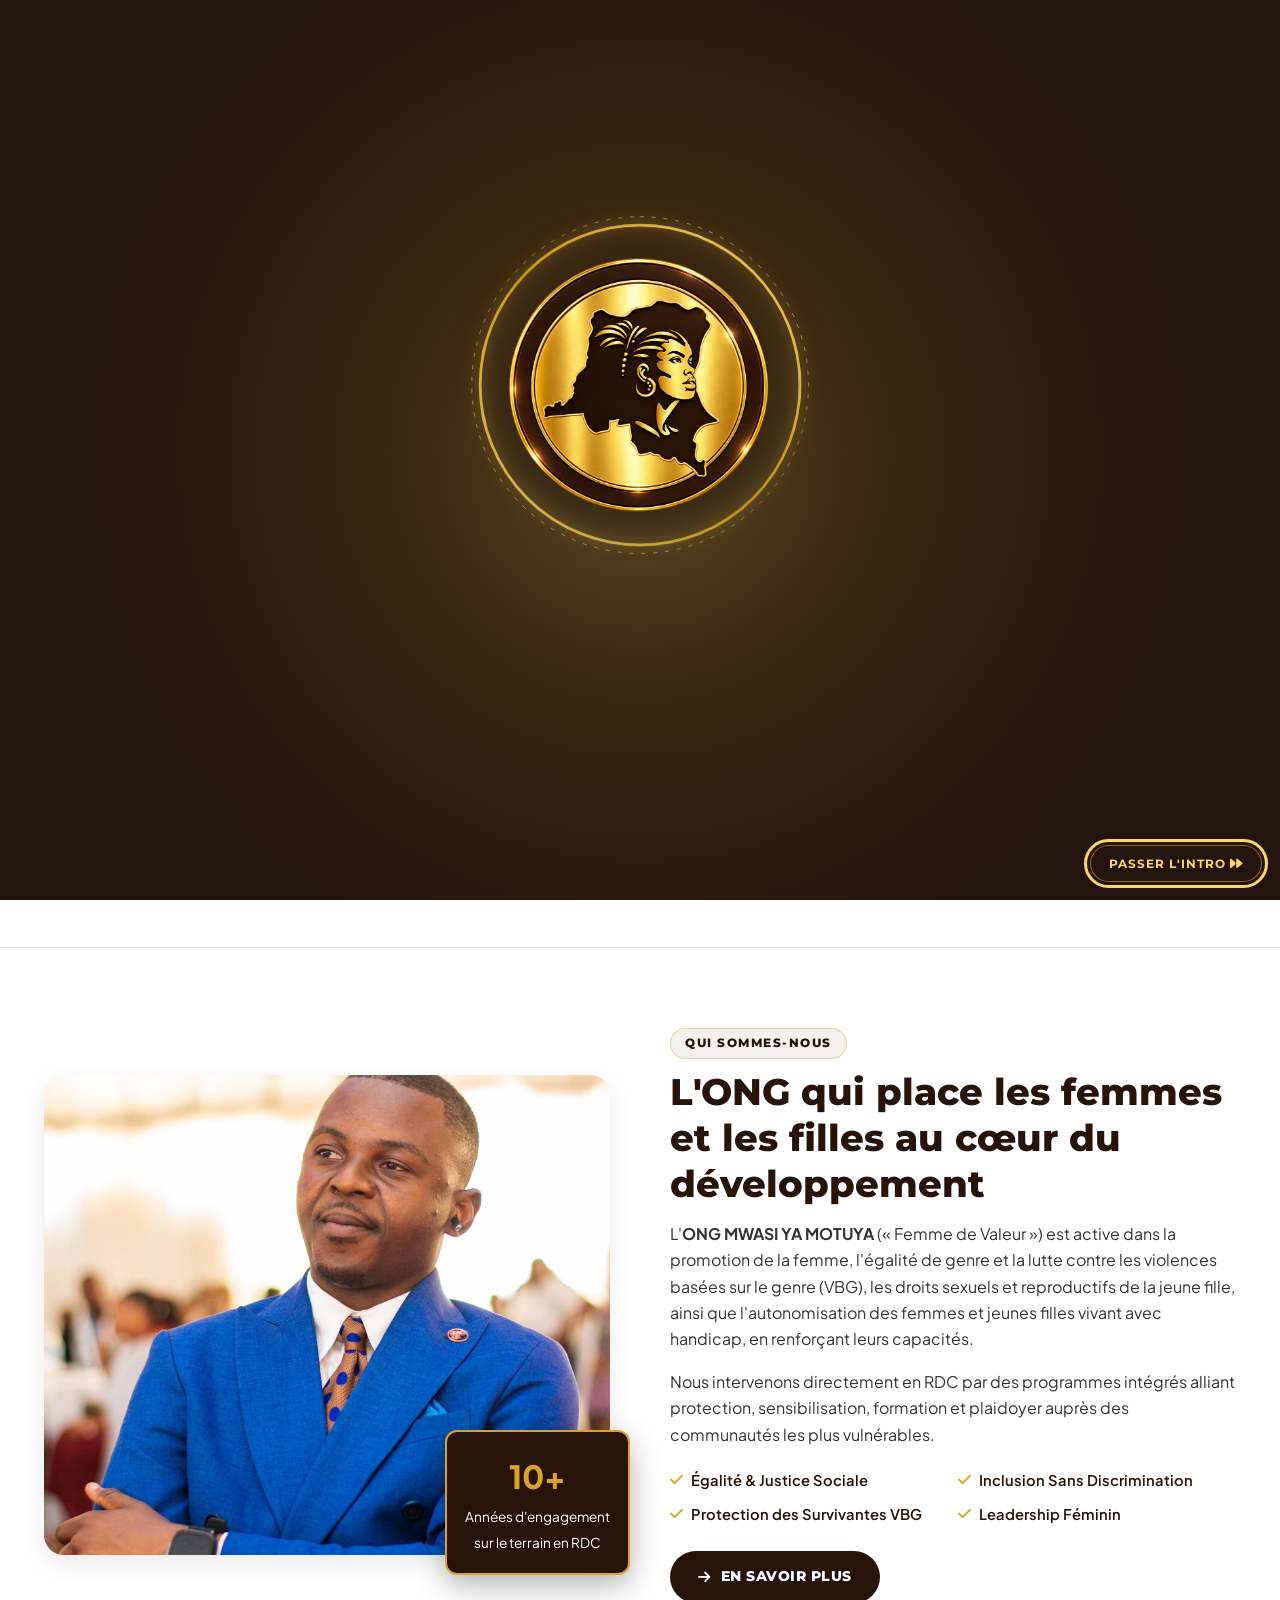
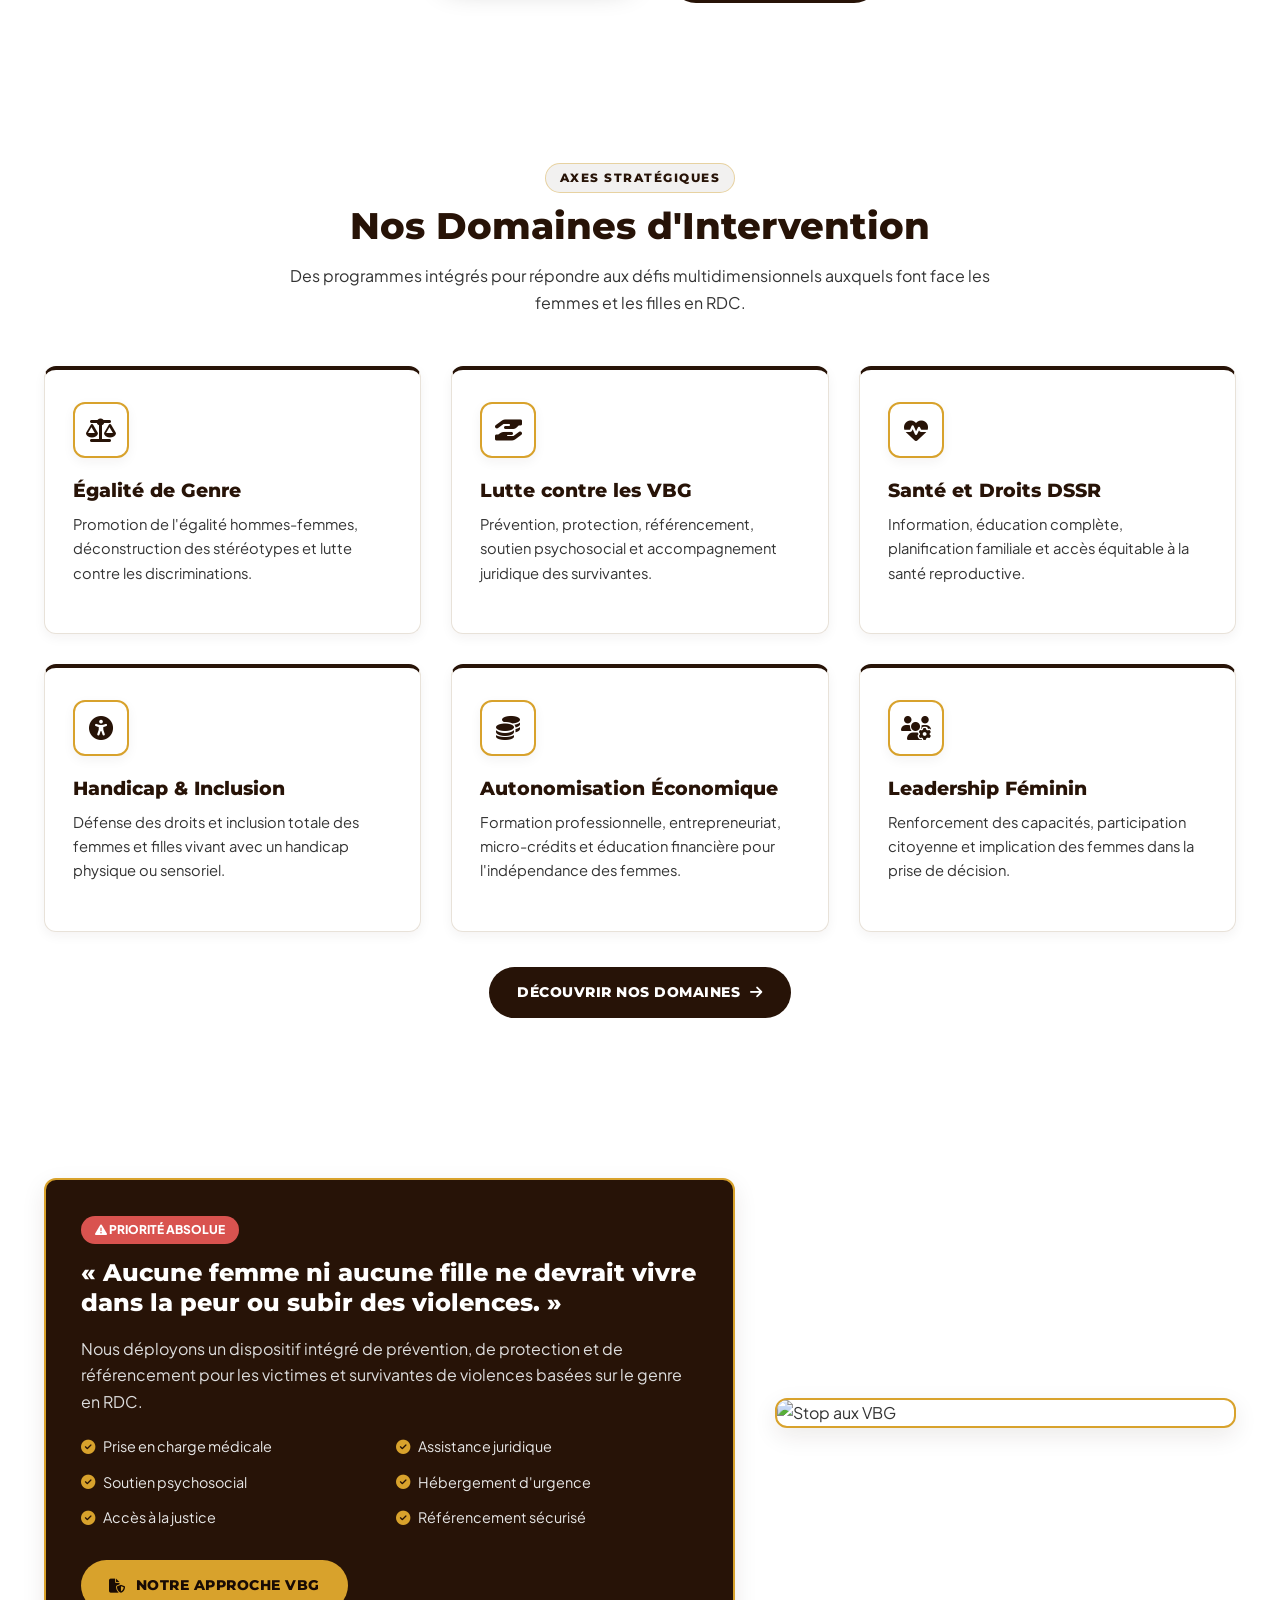
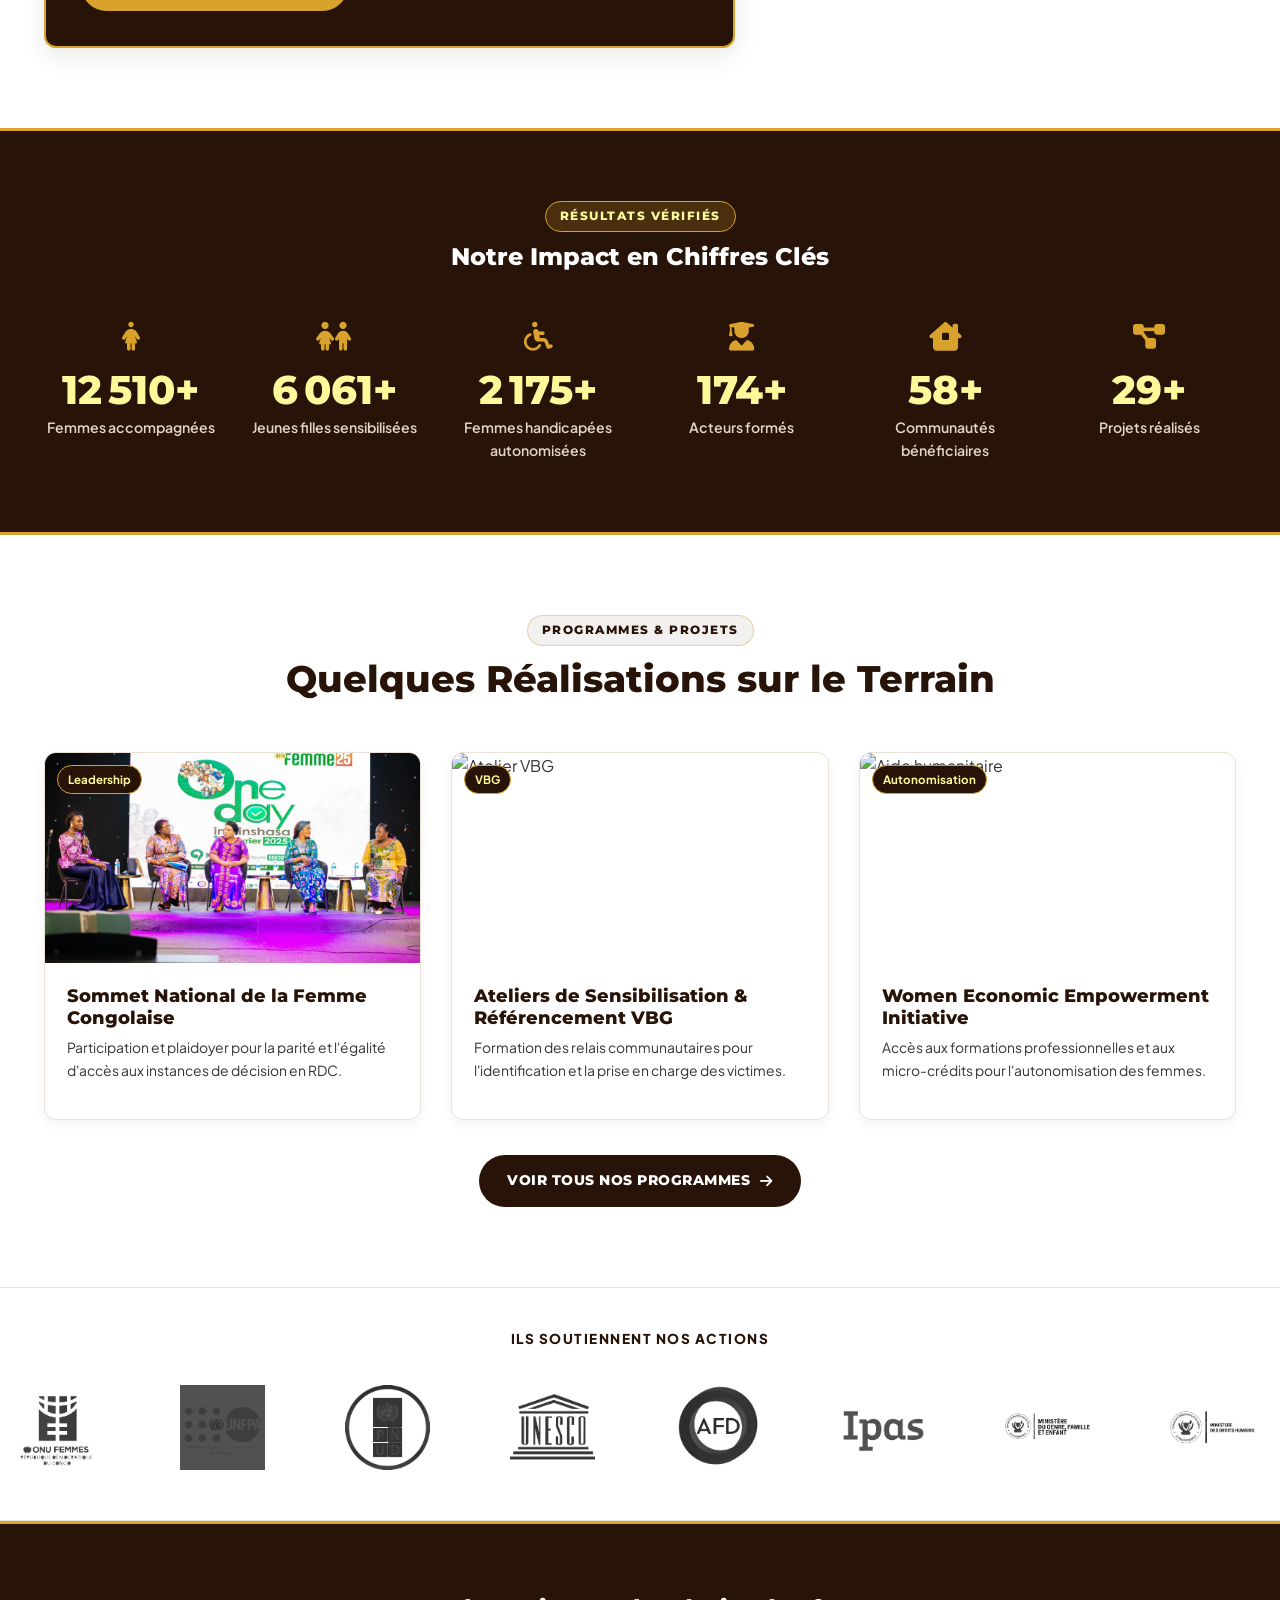
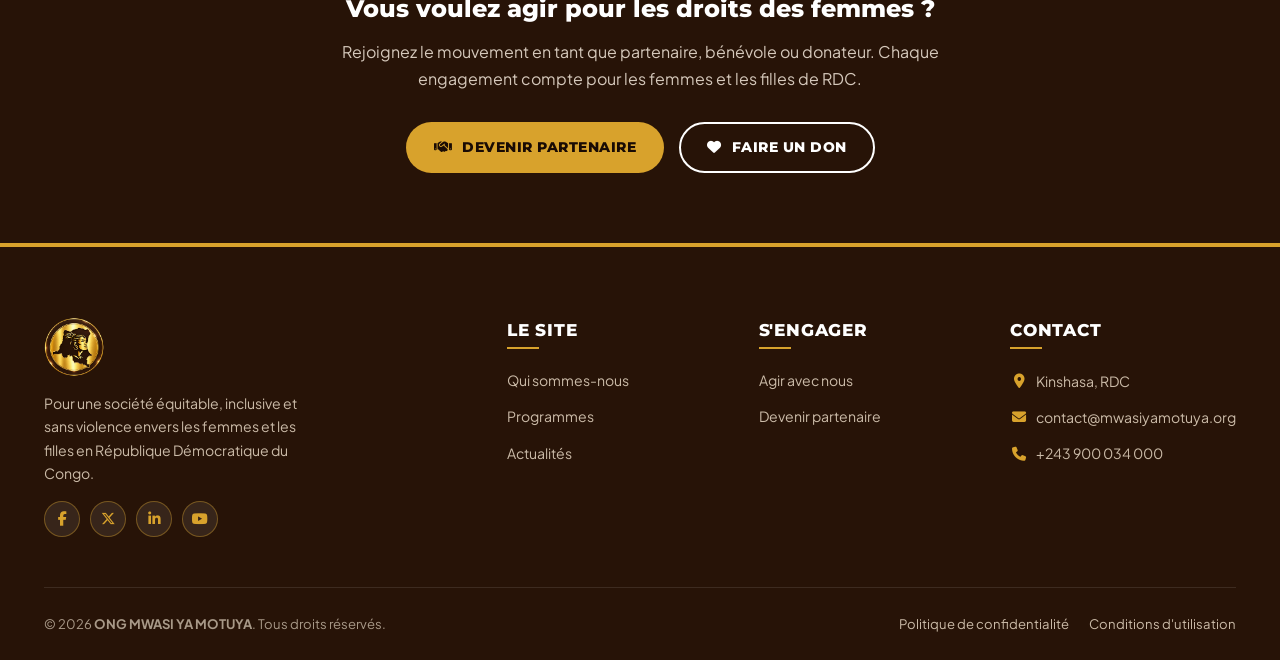
==== commit 6a8ecc20: "Mise à jour du site" ====
--- a/index.html
+++ b/index.html
@@ -245,7 +245,7 @@
           <a href="nos-domaines.html#vbg" class="btn btn-gold"><i class="fa-solid fa-file-shield"></i> Notre approche VBG</a>
         </div>
       </div>
-      <img src="Stop aux violences sexuelles et celles basées sur le genre/Stop aux violences sexuelles et celles basées sur le genre.jpg" alt="Stop aux VBG" class="vbg-img">
+      <img src="stop/Stop.jpg" alt="Stop aux VBG" class="vbg-img">
     </div>
   </div>
 </section>
@@ -302,7 +302,7 @@
     <div class="grid-3">
       <div class="prog-card">
         <div class="prog-card-img">
-          <img src="img/deuxième sommet de la femme congolaise.jpg" alt="Sommet de la Femme Congolaise">
+          <img src="img/sommet_femme.jpg" alt="Sommet de la Femme Congolaise">
           <span class="prog-tag">Leadership</span>
         </div>
         <div class="prog-card-body">
@@ -312,7 +312,7 @@
       </div>
       <div class="prog-card">
         <div class="prog-card-img">
-          <img src="Stop aux violences sexuelles et celles basées sur le genre/2.jpg" alt="Atelier VBG">
+          <img src="stop/2.jpg" alt="Atelier VBG">
           <span class="prog-tag">VBG</span>
         </div>
         <div class="prog-card-body">
@@ -322,7 +322,7 @@
       </div>
       <div class="prog-card">
         <div class="prog-card-img">
-          <img src="img/aide.jpg" alt="Aide humanitaire">
+          <img src="stop/3.jpg" alt="Aide humanitaire">
           <span class="prog-tag">Autonomisation</span>
         </div>
         <div class="prog-card-body">
